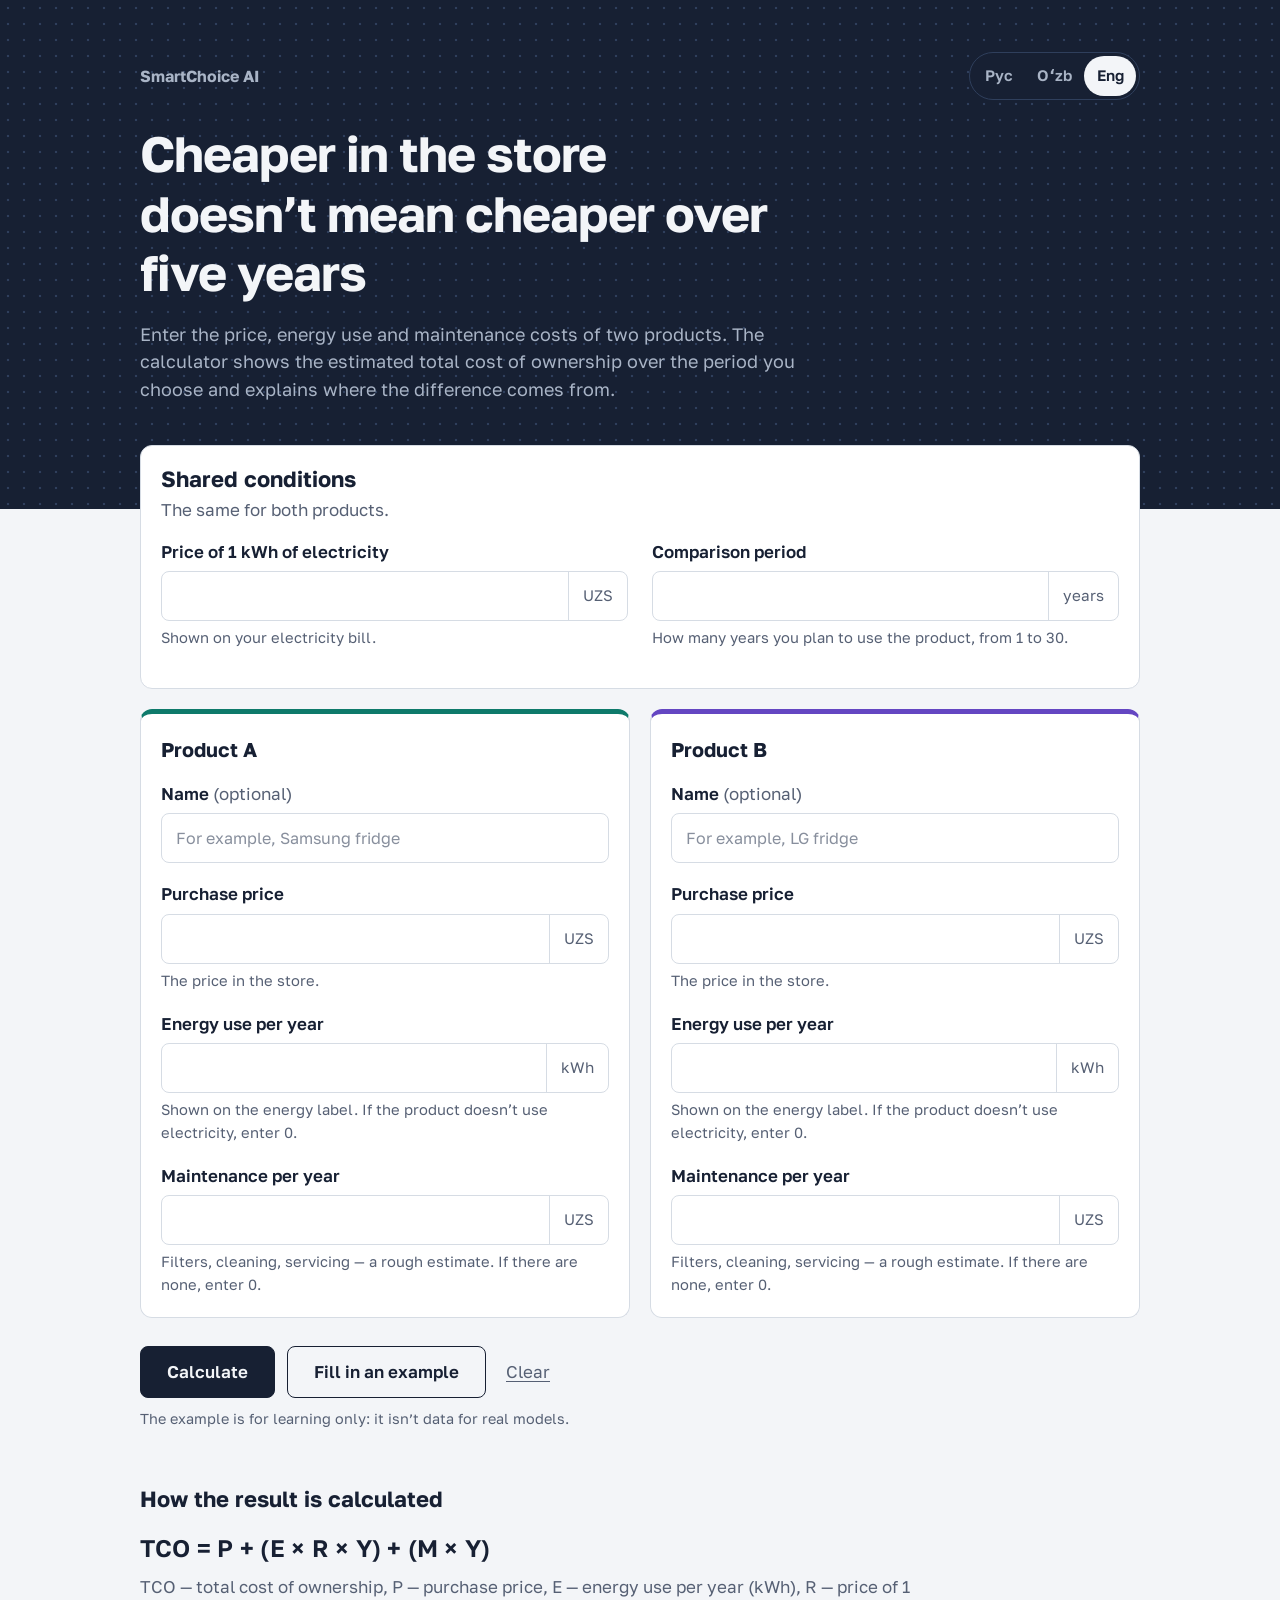
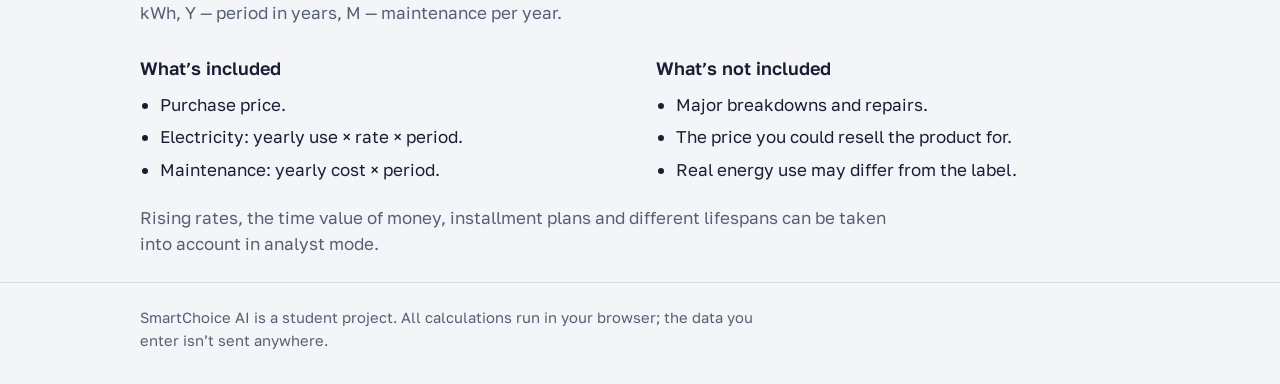
==== index.html @ 824d35f1 "SmartChoice AI SM 1.0" ====
<!doctype html>
<html lang="ru">
<head>
  <meta charset="utf-8">
  <meta name="viewport" content="width=device-width, initial-scale=1, viewport-fit=cover">
  <title>SmartChoice AI — сравнение стоимости владения</title>
  <meta name="description" content="Сравните два товара по общей стоимости владения: цена покупки, электроэнергия и обслуживание за выбранный срок.">
  <link rel="preconnect" href="https://fonts.googleapis.com">
  <link rel="preconnect" href="https://fonts.gstatic.com" crossorigin>
  <link href="https://fonts.googleapis.com/css2?family=Golos+Text:wght@400;500;600;700&display=swap" rel="stylesheet">
  <link rel="stylesheet" href="style.css">
</head>
<body>

<header class="masthead">
  <div class="wrap">
    <div class="masthead-top">
      <p class="brand">SmartChoice AI</p>
      <div class="lang-switch" role="group" aria-label="Язык" data-i18n-aria="langNav">
        <button type="button" data-lang="ru" lang="ru" aria-pressed="true">Рус</button>
        <button type="button" data-lang="uz" lang="uz" aria-pressed="false">Oʻzb</button>
        <button type="button" data-lang="en" lang="en" aria-pressed="false">Eng</button>
      </div>
    </div>
    <h1 data-i18n="h1">Дешевле в магазине — не значит дешевле за пять лет</h1>
    <p class="lede" data-i18n="lede">Введите цену, энергопотребление и обслуживание двух товаров. Калькулятор покажет ориентировочную общую стоимость владения за выбранный срок и объяснит, откуда берётся разница.</p>
  </div>
</header>

<main class="wrap">

  <form id="compare-form" novalidate>

    <section class="conditions" aria-labelledby="cond-title">
      <h2 id="cond-title" data-i18n="condTitle">Общие условия</h2>
      <p class="section-hint" data-i18n="condHint">Одинаковы для обоих товаров.</p>

      <div class="conditions-grid">
        <div class="field">
          <label for="tariff" data-i18n="tariffLabel">Цена 1 кВт·ч электроэнергии</label>
          <div class="input-unit">
            <input id="tariff" name="tariff" type="text" inputmode="decimal" autocomplete="off" aria-describedby="tariff-help tariff-err">
            <span class="unit" data-i18n="currency">сум</span>
          </div>
          <p class="help" id="tariff-help" data-i18n="tariffHelp">Указана в квитанции за свет.</p>
          <p class="error" id="tariff-err" hidden></p>
        </div>

        <div class="field">
          <label for="years" data-i18n="yearsLabel">Срок сравнения</label>
          <div class="input-unit">
            <input id="years" name="years" type="text" inputmode="numeric" autocomplete="off" aria-describedby="years-help years-err">
            <span class="unit" data-i18n="unitYears">лет</span>
          </div>
          <p class="help" id="years-help" data-i18n="yearsHelp">Сколько лет вы планируете пользоваться товаром, от 1 до 30.</p>
          <p class="error" id="years-err" hidden></p>
        </div>
      </div>
    </section>

    <div class="products">

      <fieldset class="product product-a">
        <legend data-i18n="productA">Товар A</legend>

        <div class="field">
          <label for="a-name"><span data-i18n="nameLabel">Название</span> <span class="optional" data-i18n="optional">(необязательно)</span></label>
          <div class="input-unit">
            <input id="a-name" name="a-name" type="text" maxlength="40" autocomplete="off" data-i18n-ph="namePhA">
          </div>
        </div>

        <div class="field">
          <label for="a-price" data-i18n="priceLabel">Цена покупки</label>
          <div class="input-unit">
            <input id="a-price" name="a-price" type="text" inputmode="decimal" autocomplete="off" aria-describedby="a-price-help a-price-err">
            <span class="unit" data-i18n="currency">сум</span>
          </div>
          <p class="help" id="a-price-help" data-i18n="priceHelp">Цена в магазине.</p>
          <p class="error" id="a-price-err" hidden></p>
        </div>

        <div class="field">
          <label for="a-energy" data-i18n="energyLabel">Энергопотребление в год</label>
          <div class="input-unit">
            <input id="a-energy" name="a-energy" type="text" inputmode="decimal" autocomplete="off" aria-describedby="a-energy-help a-energy-err">
            <span class="unit" data-i18n="unitKwh">кВт·ч</span>
          </div>
          <p class="help" id="a-energy-help" data-i18n="energyHelp">Указано на энергетической этикетке. Если товар не работает от электричества, введите 0.</p>
          <p class="error" id="a-energy-err" hidden></p>
        </div>

        <div class="field">
          <label for="a-maintenance" data-i18n="maintLabel">Обслуживание в год</label>
          <div class="input-unit">
            <input id="a-maintenance" name="a-maintenance" type="text" inputmode="decimal" autocomplete="off" aria-describedby="a-maintenance-help a-maintenance-err">
            <span class="unit" data-i18n="currency">сум</span>
          </div>
          <p class="help" id="a-maintenance-help" data-i18n="maintHelp">Фильтры, чистка, сервис — примерно. Если расходов нет, введите 0.</p>
          <p class="error" id="a-maintenance-err" hidden></p>
        </div>
      </fieldset>

      <fieldset class="product product-b">
        <legend data-i18n="productB">Товар B</legend>

        <div class="field">
          <label for="b-name"><span data-i18n="nameLabel">Название</span> <span class="optional" data-i18n="optional">(необязательно)</span></label>
          <div class="input-unit">
            <input id="b-name" name="b-name" type="text" maxlength="40" autocomplete="off" data-i18n-ph="namePhB">
          </div>
        </div>

        <div class="field">
          <label for="b-price" data-i18n="priceLabel">Цена покупки</label>
          <div class="input-unit">
            <input id="b-price" name="b-price" type="text" inputmode="decimal" autocomplete="off" aria-describedby="b-price-help b-price-err">
            <span class="unit" data-i18n="currency">сум</span>
          </div>
          <p class="help" id="b-price-help" data-i18n="priceHelp">Цена в магазине.</p>
          <p class="error" id="b-price-err" hidden></p>
        </div>

        <div class="field">
          <label for="b-energy" data-i18n="energyLabel">Энергопотребление в год</label>
          <div class="input-unit">
            <input id="b-energy" name="b-energy" type="text" inputmode="decimal" autocomplete="off" aria-describedby="b-energy-help b-energy-err">
            <span class="unit" data-i18n="unitKwh">кВт·ч</span>
          </div>
          <p class="help" id="b-energy-help" data-i18n="energyHelp">Указано на энергетической этикетке. Если товар не работает от электричества, введите 0.</p>
          <p class="error" id="b-energy-err" hidden></p>
        </div>

        <div class="field">
          <label for="b-maintenance" data-i18n="maintLabel">Обслуживание в год</label>
          <div class="input-unit">
            <input id="b-maintenance" name="b-maintenance" type="text" inputmode="decimal" autocomplete="off" aria-describedby="b-maintenance-help b-maintenance-err">
            <span class="unit" data-i18n="currency">сум</span>
          </div>
          <p class="help" id="b-maintenance-help" data-i18n="maintHelp">Фильтры, чистка, сервис — примерно. Если расходов нет, введите 0.</p>
          <p class="error" id="b-maintenance-err" hidden></p>
        </div>
      </fieldset>

    </div>

    <div class="actions">
      <button type="submit" class="btn-primary" data-i18n="btnCalc">Рассчитать</button>
      <button type="button" id="fill-example" class="btn-secondary" data-i18n="btnExample">Заполнить примером</button>
      <button type="button" id="clear-btn" class="btn-link" data-i18n="btnReset">Очистить</button>
    </div>
    <p class="example-note" data-i18n="exampleNote">Пример учебный: это не данные реальных моделей.</p>
    <p id="form-error" class="form-error" role="alert" hidden></p>
  </form>

  <section id="results" class="results" aria-labelledby="verdict" hidden>
    <p id="stale-note" class="stale-note" data-i18n="staleNote" hidden>Данные изменились, но не все поля заполнены верно. Ниже показан прошлый результат.</p>

    <h2 id="verdict" class="verdict" tabindex="-1"></h2>

    <div class="totals">
      <div class="total total-a">
        <p class="total-name" id="r-a-name"></p>
        <p class="total-sum" id="r-a-total"></p>
        <dl class="breakdown">
          <div><dt data-i18n="bdPurchase">Покупка</dt><dd id="r-a-purchase"></dd></div>
          <div><dt data-i18n="bdEnergy">Электроэнергия</dt><dd id="r-a-energy"></dd></div>
          <div><dt data-i18n="bdMaint">Обслуживание</dt><dd id="r-a-maint"></dd></div>
          <div class="breakdown-annual"><dt data-i18n="bdAnnual">Расходы в год</dt><dd id="r-a-annual"></dd></div>
        </dl>
      </div>
      <div class="total total-b">
        <p class="total-name" id="r-b-name"></p>
        <p class="total-sum" id="r-b-total"></p>
        <dl class="breakdown">
          <div><dt data-i18n="bdPurchase">Покупка</dt><dd id="r-b-purchase"></dd></div>
          <div><dt data-i18n="bdEnergy">Электроэнергия</dt><dd id="r-b-energy"></dd></div>
          <div><dt data-i18n="bdMaint">Обслуживание</dt><dd id="r-b-maint"></dd></div>
          <div class="breakdown-annual"><dt data-i18n="bdAnnual">Расходы в год</dt><dd id="r-b-annual"></dd></div>
        </dl>
      </div>
    </div>

    <h3 data-i18n="stackTitle">Из чего складывается сумма</h3>
    <div id="stack" class="stack"></div>
    <ul class="legend" aria-hidden="true">
      <li><span class="swatch seg-purchase"></span><span data-i18n="bdPurchase">Покупка</span></li>
      <li><span class="swatch seg-energy"></span><span data-i18n="bdEnergy">Электроэнергия</span></li>
      <li><span class="swatch seg-maint"></span><span data-i18n="bdMaint">Обслуживание</span></li>
    </ul>

    <h3 data-i18n="chartTitle">Накопленные расходы по годам</h3>
    <p class="chart-intro" data-i18n="chartIntro">Линии показывают, сколько всего вы потратите к концу каждого года. Если линии пересекаются, в этой точке товары сравниваются по стоимости.</p>
    <ul class="legend legend-lines">
      <li><svg width="32" height="10" aria-hidden="true"><line x1="0" y1="5" x2="32" y2="5" class="line-a"/></svg><span id="legend-a"></span></li>
      <li><svg width="32" height="10" aria-hidden="true"><line x1="0" y1="5" x2="32" y2="5" class="line-b"/></svg><span id="legend-b"></span></li>
    </ul>
    <div id="chart" class="chart"></div>

    <details class="year-details">
      <summary data-i18n="tableToggle">Показать таблицу по годам</summary>
      <div class="table-scroll">
        <table class="year-table">
          <thead>
            <tr><th scope="col" data-i18n="thYear">Год</th><th scope="col" id="th-a"></th><th scope="col" id="th-b"></th><th scope="col" data-i18n="thDiff">Разница (A − B)</th></tr>
          </thead>
          <tbody id="year-body"></tbody>
        </table>
      </div>
    </details>

    <h3 data-i18n="explainTitle">Почему так получилось</h3>
    <ul id="explain" class="explain"></ul>

    <p class="disclaimer" data-i18n="disclaimer">Это оценка по введённым вами данным, а не гарантия экономии.</p>
    <button type="button" id="edit-data" class="btn-secondary" data-i18n="btnEdit">Изменить данные</button>
  </section>

  <section id="analyst" class="analyst" aria-labelledby="analyst-title" hidden>
    <div class="analyst-head">
      <h2 id="analyst-title" data-i18n="an_title">Режим аналитика</h2>
      <span class="badge" data-i18n="an_badge">NPV и чувствительность</span>
    </div>
    <p class="analyst-intro" data-i18n="an_intro"></p>

    <div class="sliders">
      <div class="slider-field">
        <div class="slider-top">
          <label for="growth" data-i18n="an_growth">Рост тарифа в год</label>
          <output id="growth-out" for="growth"></output>
        </div>
        <input id="growth" type="range" min="0" max="30" step="0.5" value="0" aria-describedby="growth-help">
        <p class="help" id="growth-help" data-i18n="an_growthHelp"></p>
      </div>
      <div class="slider-field">
        <div class="slider-top">
          <label for="discount" data-i18n="an_discount">Ставка дисконтирования</label>
          <output id="discount-out" for="discount"></output>
        </div>
        <input id="discount" type="range" min="0" max="30" step="0.5" value="0" aria-describedby="discount-help">
        <p class="help" id="discount-help" data-i18n="an_discountHelp"></p>
      </div>
    </div>

    <h3 data-i18n="an_buyTitle">Покупка и срок службы</h3>
    <p class="section-hint an-hint" data-i18n="an_buyHint"></p>
    <div class="an-prods">
      <fieldset class="an-prod an-prod-a">
        <legend id="an-a-legend"></legend>
        <div class="an-row">
          <label for="a-term" data-i18n="an_payMethod">Способ покупки</label>
          <select id="a-term" class="an-select"></select>
        </div>
        <div class="an-row" id="a-rate-row" hidden>
          <div class="slider-top">
            <label for="a-rate" data-i18n="an_rate">Процент рассрочки в год</label>
            <output id="a-rate-out" for="a-rate"></output>
          </div>
          <input id="a-rate" type="range" min="0" max="60" step="1" value="0" aria-describedby="a-rate-help a-credit-info">
          <p class="help" id="a-rate-help" data-i18n="an_rateHelp"></p>
          <p class="credit-info" id="a-credit-info"></p>
        </div>
        <div class="an-row">
          <label for="a-life" data-i18n="an_life">Срок службы</label>
          <select id="a-life" class="an-select"></select>
        </div>
      </fieldset>
      <fieldset class="an-prod an-prod-b">
        <legend id="an-b-legend"></legend>
        <div class="an-row">
          <label for="b-term" data-i18n="an_payMethod">Способ покупки</label>
          <select id="b-term" class="an-select"></select>
        </div>
        <div class="an-row" id="b-rate-row" hidden>
          <div class="slider-top">
            <label for="b-rate" data-i18n="an_rate">Процент рассрочки в год</label>
            <output id="b-rate-out" for="b-rate"></output>
          </div>
          <input id="b-rate" type="range" min="0" max="60" step="1" value="0" aria-describedby="b-rate-help b-credit-info">
          <p class="help" id="b-rate-help" data-i18n="an_rateHelp"></p>
          <p class="credit-info" id="b-credit-info"></p>
        </div>
        <div class="an-row">
          <label for="b-life" data-i18n="an_life">Срок службы</label>
          <select id="b-life" class="an-select"></select>
        </div>
      </fieldset>
    </div>

    <p id="an-verdict" class="an-verdict" aria-live="polite"></p>

    <div class="facts">
      <div class="fact">
        <p class="fact-label" data-i18n="an_threshold">Порог тарифа</p>
        <p class="fact-value" id="an-thr-value"></p>
        <p class="fact-desc" id="an-thr-desc"></p>
      </div>
      <div class="fact">
        <p class="fact-label" data-i18n="an_payback">Окупаемость с учётом дисконтирования</p>
        <p class="fact-value" id="an-pb-value"></p>
        <p class="fact-desc" id="an-pb-desc"></p>
      </div>
    </div>

    <h3 data-i18n="an_scenarios">Как меняется вывод</h3>
    <div class="table-scroll">
      <table class="year-table scen-table">
        <thead>
          <tr><th scope="col" data-i18n="an_thScenario">Сценарий</th><th scope="col" id="an-th-a"></th><th scope="col" id="an-th-b"></th><th scope="col" data-i18n="an_thBetter">Выгоднее</th></tr>
        </thead>
        <tbody id="an-scen-body"></tbody>
      </table>
    </div>

    <h3 data-i18n="an_eacTitle">Разный срок службы: годовая эквивалентная стоимость (EAC)</h3>
    <p class="chart-intro" data-i18n="an_eacIntro"></p>
    <p id="eac-hint" class="eac-hint" data-i18n="an_eacHint"></p>
    <div id="eac-result" hidden>
      <div class="facts">
        <div class="fact fact-a">
          <p class="fact-label" id="eac-a-name"></p>
          <p class="fact-value" id="eac-a-value"></p>
          <p class="fact-desc" id="eac-a-desc"></p>
        </div>
        <div class="fact fact-b">
          <p class="fact-label" id="eac-b-name"></p>
          <p class="fact-value" id="eac-b-value"></p>
          <p class="fact-desc" id="eac-b-desc"></p>
        </div>
      </div>
      <p id="eac-verdict" class="an-verdict" aria-live="polite"></p>
    </div>

    <h3 data-i18n="an_sensTitle">Чувствительность к тарифу</h3>
    <p class="chart-intro" data-i18n="an_sensIntro"></p>
    <div id="sens-chart" class="chart"></div>

    <details class="year-details">
      <summary data-i18n="an_formulaToggle">Формула и допущения</summary>
      <p class="formula formula-npv">NPV = P + Σ<sub>k=1…Y</sub> (E × R × (1 + g)<sup>k−1</sup> + M) / (1 + d)<sup>k</sup></p>
      <p class="formula formula-npv">PMT = P × i / (1 − (1 + i)<sup>−n</sup>), i = r / 12</p>
      <p class="formula formula-npv">EAC = NPV<sub>L</sub> × d / (1 − (1 + d)<sup>−L</sup>)</p>
      <p class="formula-legend" data-i18n="an_formulaNote"></p>
    </details>
  </section>

  <section class="assumptions" aria-labelledby="assumptions-title">
    <h2 id="assumptions-title" data-i18n="howTitle">Как считается результат</h2>
    <p class="formula">TCO = P + (E × R × Y) + (M × Y)</p>
    <p class="formula-legend" data-i18n="formulaLegend">TCO — общая стоимость владения, P — цена покупки, E — энергопотребление в год (кВт·ч), R — цена 1 кВт·ч, Y — срок в годах, M — обслуживание в год.</p>

    <div class="assumptions-grid">
      <div>
        <h3 data-i18n="includedTitle">Что учтено</h3>
        <ul>
          <li data-i18n="inc1">Цена покупки.</li>
          <li data-i18n="inc2">Электроэнергия: потребление в год × тариф × срок.</li>
          <li data-i18n="inc3">Обслуживание: расходы в год × срок.</li>
        </ul>
      </div>
      <div>
        <h3 data-i18n="excludedTitle">Что не учтено</h3>
        <ul>
          <li data-i18n="exc3">Крупные поломки и ремонт.</li>
          <li data-i18n="exc4">Цена, за которую товар можно перепродать.</li>
          <li data-i18n="exc6">Реальное потребление может отличаться от этикетки.</li>
        </ul>
      </div>
    </div>
    <p class="asm-note" data-i18n="asmNote">Рост тарифов, стоимость денег во времени, рассрочку и разный срок службы можно учесть в режиме аналитика.</p>
  </section>

</main>

<footer class="site-footer">
  <div class="wrap">
    <p data-i18n="footer">SmartChoice AI — учебный проект. Все расчёты выполняются в вашем браузере, введённые данные никуда не отправляются.</p>
  </div>
</footer>

<script src="i18n.js"></script>
<script src="script.js"></script>
</body>
</html>
---- style.css ----
/* SmartChoice AI — внешний вид сайта */

/* ---------- Цвета (светлая и тёмная тема) ---------- */
:root {
  --bg: #F3F5F8;
  --surface: #FFFFFF;
  --ink: #172033;
  --muted: #566074;
  --line: #D6DCE4;
  --a: #0E7A6B;          /* товар A — сине-зелёный */
  --b: #6446C2;          /* товар B — фиолетовый */
  --seg-purchase: #2B3A55;
  --seg-energy: #E0A526;
  --seg-maint: #9AAAC2;
  --error: #B42318;
  --focus: #1D5FD1;
  --hero-bg: #172033;    /* тёмная шапка */
  --hero-dot: #2F3F5C;   /* точки на шапке */
  --hero-ink: #F3F5F8;
  --hero-muted: #A9B4C6;
  --hero-edge: transparent;
  color-scheme: light;

  box-sizing: border-box;
  padding-top: env(safe-area-inset-top, 0px);
  padding-bottom: env(safe-area-inset-bottom, 0px);
}

@media (prefers-color-scheme: dark) {
  :root:not([data-theme="light"]) {
    --bg: #11151D;
    --surface: #1A202B;
    --ink: #E8ECF2;
    --muted: #9AA4B5;
    --line: #2E3644;
    --a: #3FB8A5;
    --b: #A08BF2;
    --seg-purchase: #B4C0D4;
    --seg-energy: #E8B33A;
    --seg-maint: #5E7393;
    --error: #FF8A7A;
    --focus: #7AA7FF;
    --hero-bg: #0A0E15;
    --hero-dot: #222D40;
    --hero-edge: #2E3644;
    color-scheme: dark;
  }
}
:root[data-theme="dark"] {
  --bg: #11151D;
  --surface: #1A202B;
  --ink: #E8ECF2;
  --muted: #9AA4B5;
  --line: #2E3644;
  --a: #3FB8A5;
  --b: #A08BF2;
  --seg-purchase: #B4C0D4;
  --seg-energy: #E8B33A;
  --seg-maint: #5E7393;
  --error: #FF8A7A;
  --focus: #7AA7FF;
  --hero-bg: #0A0E15;
  --hero-dot: #222D40;
  --hero-edge: #2E3644;
  color-scheme: dark;
}

*, *::before, *::after { box-sizing: inherit; }
[hidden] { display: none !important; }

html { scroll-padding-top: env(safe-area-inset-top, 0px); }

body {
  margin: 0;
  background: var(--bg);
  color: var(--ink);
  font-family: "Golos Text", system-ui, -apple-system, "Segoe UI", Roboto, Arial, sans-serif;
  font-size: 1.0625rem;
  line-height: 1.55;
  -webkit-text-size-adjust: 100%;
}

.wrap {
  max-width: 1040px;
  margin: 0 auto;
  padding: 0 20px;
}

h1, h2, h3 { line-height: 1.2; margin: 0; }
h2 { font-size: 1.375rem; font-weight: 700; }
h3 { font-size: 1.125rem; font-weight: 600; margin: 32px 0 12px; }

:focus-visible { outline: 3px solid var(--focus); outline-offset: 2px; }

/* ---------- Шапка (тёмная, с точками) ---------- */
.masthead {
  padding: 52px 0 104px;
  background-color: var(--hero-bg);
  background-image: radial-gradient(var(--hero-dot) 1.2px, transparent 1.6px);
  background-size: 16px 16px;
  border-bottom: 1px solid var(--hero-edge);
  color: var(--hero-ink);
}
/* полоса под «чёлкой» телефона того же цвета, что и шапка */
body::before {
  content: "";
  position: fixed;
  inset: 0 0 auto;
  height: env(safe-area-inset-top, 0px);
  background: var(--hero-bg);
  z-index: 10;
}
.masthead-top {
  display: flex;
  align-items: center;
  justify-content: space-between;
  flex-wrap: wrap;
  gap: 12px;
  margin-bottom: 24px;
}
.brand { margin: 0; font-weight: 700; font-size: 1rem; color: var(--hero-muted); }

/* Переключатель языка */
.lang-switch {
  display: inline-flex;
  padding: 3px;
  border: 1px solid var(--hero-dot);
  border-radius: 999px;
  background: var(--hero-bg);
}
.lang-switch button {
  min-width: 52px;
  min-height: 40px;
  padding: 6px 12px;
  border: 0;
  border-radius: 999px;
  background: transparent;
  color: var(--hero-muted);
  font-weight: 600;
  font-size: .95rem;
}
.lang-switch button:hover { color: var(--hero-ink); }
.lang-switch button[aria-pressed="true"] { background: var(--hero-ink); color: var(--hero-bg); }
.masthead h1 {
  font-size: clamp(1.9rem, 4.6vw, 3.1rem);
  font-weight: 700;
  letter-spacing: -0.02em;
  max-width: 20ch;
}
.lede { margin: 18px 0 0; max-width: 60ch; font-size: 1.125rem; color: var(--hero-muted); }

/* ---------- Форма ---------- */
/* Первая карточка «наезжает» на тёмную шапку */
.conditions {
  position: relative;
  margin: -64px 0 20px;
  padding: 20px;
  background: var(--surface);
  border: 1px solid var(--line);
  border-radius: 12px;
}
.section-hint { margin: 4px 0 16px; color: var(--muted); }
.conditions-grid {
  display: grid;
  grid-template-columns: repeat(auto-fit, minmax(260px, 1fr));
  gap: 0 24px;
}

.products {
  display: grid;
  grid-template-columns: 1fr;
  gap: 20px;
}
@media (min-width: 760px) {
  .products { grid-template-columns: 1fr 1fr; }
}

.product {
  margin: 0;
  min-width: 0;
  padding: 20px;
  background: var(--surface);
  border: 1px solid var(--line);
  border-top: 5px solid var(--a);
  border-radius: 12px;
}
.product-b { border-top-color: var(--b); }
.product legend {
  float: left;
  width: 100%;
  padding: 0;
  margin-bottom: 16px;
  font-size: 1.25rem;
  font-weight: 700;
}
.product legend + * { clear: both; }

.field { margin-bottom: 18px; }
.field:last-child { margin-bottom: 0; }
.field label { display: block; font-weight: 600; margin-bottom: 6px; }
.optional { font-weight: 400; color: var(--muted); }

.input-unit {
  display: flex;
  align-items: stretch;
  background: var(--surface);
  border: 1.5px solid var(--line);
  border-radius: 8px;
}
.input-unit:focus-within { border-color: var(--focus); outline: 3px solid var(--focus); outline-offset: 1px; }
.input-unit input {
  flex: 1;
  min-width: 0;
  min-height: 48px;
  padding: 10px 14px;
  border: 0;
  background: transparent;
  color: inherit;
  font: inherit;
  font-size: 1.125rem;
  font-variant-numeric: tabular-nums;
}
.input-unit input:focus { outline: none; }
.input-unit input::placeholder { color: var(--muted); opacity: .7; font-size: 1rem; }
.unit {
  display: flex;
  align-items: center;
  padding: 0 14px;
  border-left: 1px solid var(--line);
  color: var(--muted);
  font-size: .95rem;
  white-space: nowrap;
}

.help { margin: 6px 0 0; color: var(--muted); font-size: .92rem; }
.error { margin: 6px 0 0; color: var(--error); font-weight: 500; font-size: .95rem; }
.field.has-error .input-unit { border-color: var(--error); }

.actions {
  display: flex;
  flex-wrap: wrap;
  align-items: center;
  gap: 12px;
  margin-top: 28px;
}
button { font: inherit; cursor: pointer; }
.btn-primary, .btn-secondary {
  min-height: 48px;
  padding: 12px 26px;
  border-radius: 8px;
  font-weight: 600;
}
.btn-primary { background: var(--ink); color: var(--bg); border: 1.5px solid var(--ink); }
.btn-secondary { background: transparent; color: var(--ink); border: 1.5px solid var(--ink); }
.btn-link {
  min-height: 48px;
  padding: 12px 8px;
  background: none;
  border: 0;
  color: var(--muted);
  text-decoration: underline;
  text-underline-offset: 3px;
}
.example-note { margin: 10px 0 0; color: var(--muted); font-size: .9rem; }
.form-error { margin: 16px 0 0; color: var(--error); font-weight: 600; }

/* ---------- Результаты ---------- */
.results {
  margin-top: 40px;
  padding: clamp(20px, 4vw, 36px);
  background: var(--surface);
  border: 1px solid var(--line);
  border-radius: 14px;
}
.stale-note {
  margin: 0 0 16px;
  padding: 10px 14px;
  border-left: 4px solid var(--seg-energy);
  color: var(--muted);
}
.verdict {
  font-size: clamp(1.35rem, 3vw, 1.9rem);
  line-height: 1.3;
  max-width: 34ch;
}
.verdict:focus { outline: none; }

.totals {
  display: grid;
  grid-template-columns: 1fr;
  gap: 24px;
  margin-top: 28px;
}
@media (min-width: 640px) {
  .totals { grid-template-columns: 1fr 1fr; }
}
.total { padding-left: 16px; border-left: 5px solid var(--a); }
.total-b { border-left-color: var(--b); }
.total-name { margin: 0; font-weight: 600; overflow-wrap: anywhere; }
.total-sum {
  margin: 2px 0 12px;
  font-size: clamp(1.6rem, 4vw, 2.2rem);
  font-weight: 700;
  font-variant-numeric: tabular-nums;
  letter-spacing: -0.01em;
}
.breakdown { margin: 0; }
.breakdown div {
  display: flex;
  justify-content: space-between;
  gap: 12px;
  padding: 5px 0;
  border-bottom: 1px solid var(--line);
}
.breakdown dt { color: var(--muted); }
.breakdown dd { margin: 0; font-variant-numeric: tabular-nums; text-align: right; }
.breakdown-annual dt, .breakdown-annual dd { font-weight: 600; color: var(--ink); }

/* Полосы «из чего складывается сумма» */
.stack { display: grid; gap: 14px; }
.stack-row {
  display: grid;
  grid-template-columns: minmax(0, 1fr);
  gap: 4px;
}
.stack-head { display: flex; justify-content: space-between; gap: 12px; }
.stack-name { font-weight: 600; overflow-wrap: anywhere; }
.stack-value { font-variant-numeric: tabular-nums; color: var(--muted); white-space: nowrap; }
.stack-track { height: 30px; }
.stack-bar {
  display: flex;
  height: 100%;
  border-radius: 6px;
  overflow: hidden;
  transition: width .7s cubic-bezier(.2, .7, .2, 1);
}
.seg { height: 100%; }
.seg + .seg { border-left: 2px solid var(--surface); }
.seg-purchase { background: var(--seg-purchase); }
.seg-energy { background: var(--seg-energy); }
.seg-maint { background: var(--seg-maint); }

.legend {
  display: flex;
  flex-wrap: wrap;
  gap: 8px 20px;
  margin: 14px 0 0;
  padding: 0;
  list-style: none;
  color: var(--muted);
  font-size: .95rem;
}
.legend li { display: flex; align-items: center; gap: 8px; }
.swatch { width: 14px; height: 14px; border-radius: 3px; display: inline-block; }
.legend-lines { margin: 0 0 8px; color: var(--ink); }
.legend-lines span { overflow-wrap: anywhere; }
.line-a { stroke: var(--a); stroke-width: 3; }
.line-b { stroke: var(--b); stroke-width: 3; stroke-dasharray: 7 5; }

.chart-intro { margin: 0 0 12px; color: var(--muted); max-width: 65ch; }
.chart svg { display: block; width: 100%; height: auto; max-width: 100%; }

.year-details { margin-top: 16px; }
.year-details summary { cursor: pointer; font-weight: 600; padding: 8px 0; }
.table-scroll { overflow-x: auto; }
.year-table { border-collapse: collapse; width: 100%; min-width: 440px; font-variant-numeric: tabular-nums; }
.year-table th, .year-table td { padding: 8px 10px; border-bottom: 1px solid var(--line); text-align: right; }
.year-table th:first-child, .year-table td:first-child { text-align: left; }
.year-table th { font-weight: 600; }

.explain { margin: 0; padding-left: 1.2em; max-width: 68ch; }
.explain li { margin-bottom: 10px; }
.disclaimer { margin: 24px 0 20px; color: var(--muted); }

/* ---------- Режим аналитика (тёмная панель в стиле шапки) ---------- */
.analyst {
  /* внутри панели переопределяем цвета — графики и таблицы подстраиваются сами */
  --surface: #1E2840;
  --ink: #F3F5F8;
  --muted: #A9B4C6;
  --line: #33425E;
  --a: #3FB8A5;
  --b: #A08BF2;
  --focus: #7AA7FF;
  --error: #FF8A7A;
  color-scheme: dark;
  margin-top: 24px;
  padding: clamp(20px, 4vw, 36px);
  border-radius: 14px;
  border: 1px solid var(--hero-edge);
  background-color: var(--hero-bg);
  background-image: radial-gradient(var(--hero-dot) 1.2px, transparent 1.6px);
  background-size: 16px 16px;
  color: var(--ink);
}
.analyst-head { display: flex; flex-wrap: wrap; align-items: center; gap: 10px 14px; }
.analyst-head h2 { font-size: clamp(1.35rem, 3vw, 1.75rem); }
.badge {
  padding: 4px 10px;
  border-radius: 999px;
  background: var(--seg-energy);
  color: #172033;
  font-size: .85rem;
  font-weight: 700;
}
.analyst-intro { margin: 12px 0 0; color: var(--muted); max-width: 68ch; }

.sliders {
  display: grid;
  grid-template-columns: repeat(auto-fit, minmax(260px, 1fr));
  gap: 20px 32px;
  margin-top: 24px;
}
.slider-top { display: flex; justify-content: space-between; align-items: baseline; gap: 12px; }
.slider-top label { font-weight: 600; }
.slider-top output {
  font-size: 1.5rem;
  font-weight: 700;
  font-variant-numeric: tabular-nums;
  color: #E8B33A;
  white-space: nowrap;
}
.slider-field input[type="range"],
.an-row input[type="range"] {
  width: 100%;
  height: 36px;
  margin: 4px 0 0;
  accent-color: #E8B33A;
  cursor: pointer;
}

.an-verdict {
  margin: 24px 0 0;
  padding: 16px 18px;
  border-left: 4px solid #E8B33A;
  background: var(--surface);
  border-radius: 0 10px 10px 0;
  font-size: 1.125rem;
  font-weight: 600;
  line-height: 1.45;
  max-width: 72ch;
}

.facts {
  display: grid;
  grid-template-columns: repeat(auto-fit, minmax(240px, 1fr));
  gap: 16px;
  margin-top: 20px;
}
.fact {
  padding: 18px;
  background: var(--surface);
  border: 1px solid var(--line);
  border-radius: 12px;
}
.fact-label { margin: 0; color: var(--muted); font-weight: 500; }
.fact-value {
  margin: 4px 0 6px;
  font-size: clamp(1.4rem, 3.5vw, 1.9rem);
  font-weight: 700;
  font-variant-numeric: tabular-nums;
  color: #E8B33A;
}
.fact-desc { margin: 0; color: var(--muted); font-size: .95rem; }

.scen-table td:last-child { font-weight: 600; }
.analyst h3 { margin-top: 32px; }
.an-hint { color: var(--muted); margin-top: -4px; }
.an-prods {
  display: grid;
  grid-template-columns: repeat(auto-fit, minmax(260px, 1fr));
  gap: 16px;
  margin-top: 12px;
}
.an-prod {
  margin: 0;
  min-width: 0;
  padding: 16px 18px;
  background: var(--surface);
  border: 1px solid var(--line);
  border-left: 5px solid var(--a);
  border-radius: 12px;
}
.an-prod-b { border-left-color: var(--b); }
.an-prod legend { float: left; width: 100%; padding: 0; margin-bottom: 10px; font-weight: 700; overflow-wrap: anywhere; }
.an-prod legend + * { clear: both; }
.an-row { margin-bottom: 14px; }
.an-row:last-child { margin-bottom: 0; }
.an-row > label { display: block; font-weight: 600; margin-bottom: 6px; }
.an-select {
  width: 100%;
  min-height: 46px;
  padding: 8px 12px;
  border: 1.5px solid var(--line);
  border-radius: 8px;
  background: var(--hero-bg);
  color: var(--ink);
  font: inherit;
}
.an-row .slider-top output { font-size: 1.25rem; }
.credit-info { margin: 6px 0 0; font-weight: 600; font-variant-numeric: tabular-nums; }
.eac-hint { margin: 0; padding: 14px 16px; border: 1px dashed var(--line); border-radius: 10px; color: var(--muted); }
.fact-a { border-left: 5px solid var(--a); }
.fact-b { border-left: 5px solid var(--b); }
.asm-note { margin: 16px 0 0; color: var(--muted); max-width: 70ch; }
@media (max-width: 560px) {
  .scen-table { min-width: 0; }
  .scen-table thead { display: none; }
  .scen-table tr { display: block; padding: 12px 0; border-bottom: 1px solid var(--line); }
  .scen-table td { display: flex; justify-content: space-between; gap: 12px; padding: 3px 0; border: 0; text-align: right; }
  .scen-table td::before { content: attr(data-label); color: var(--muted); font-weight: 400; text-align: left; }
  .scen-table td.scen-name { display: block; font-weight: 700; padding-bottom: 6px; }
  .scen-table td.scen-name::before { content: none; }
}
.formula-npv { font-size: clamp(1rem, 2.6vw, 1.25rem); }
.formula-npv sub, .formula-npv sup { font-size: .7em; }

/* ---------- Допущения ---------- */
.assumptions { margin: 56px 0 24px; }
.formula {
  margin: 16px 0 8px;
  font-size: clamp(1.2rem, 3vw, 1.5rem);
  font-weight: 600;
  letter-spacing: .01em;
  overflow-wrap: anywhere;
}
.formula-legend { margin: 0; color: var(--muted); max-width: 70ch; }
.assumptions-grid {
  display: grid;
  grid-template-columns: repeat(auto-fit, minmax(260px, 1fr));
  gap: 0 32px;
}
.assumptions ul { margin: 0; padding-left: 1.2em; }
.assumptions li { margin-bottom: 6px; }

.site-footer { border-top: 1px solid var(--line); padding: 24px 0 32px; color: var(--muted); font-size: .92rem; }
.site-footer p { margin: 0; max-width: 70ch; }

/* ---------- Страница тестов ---------- */
.tests { padding: 40px 20px; }
.test-summary { font-size: 1.25rem; font-weight: 700; }
.pass { color: var(--a); font-weight: 600; }
.fail { color: var(--error); font-weight: 600; }
.tests .year-table td { text-align: left; }

@media (prefers-reduced-motion: reduce) {
  .stack-bar { transition: none; }
}
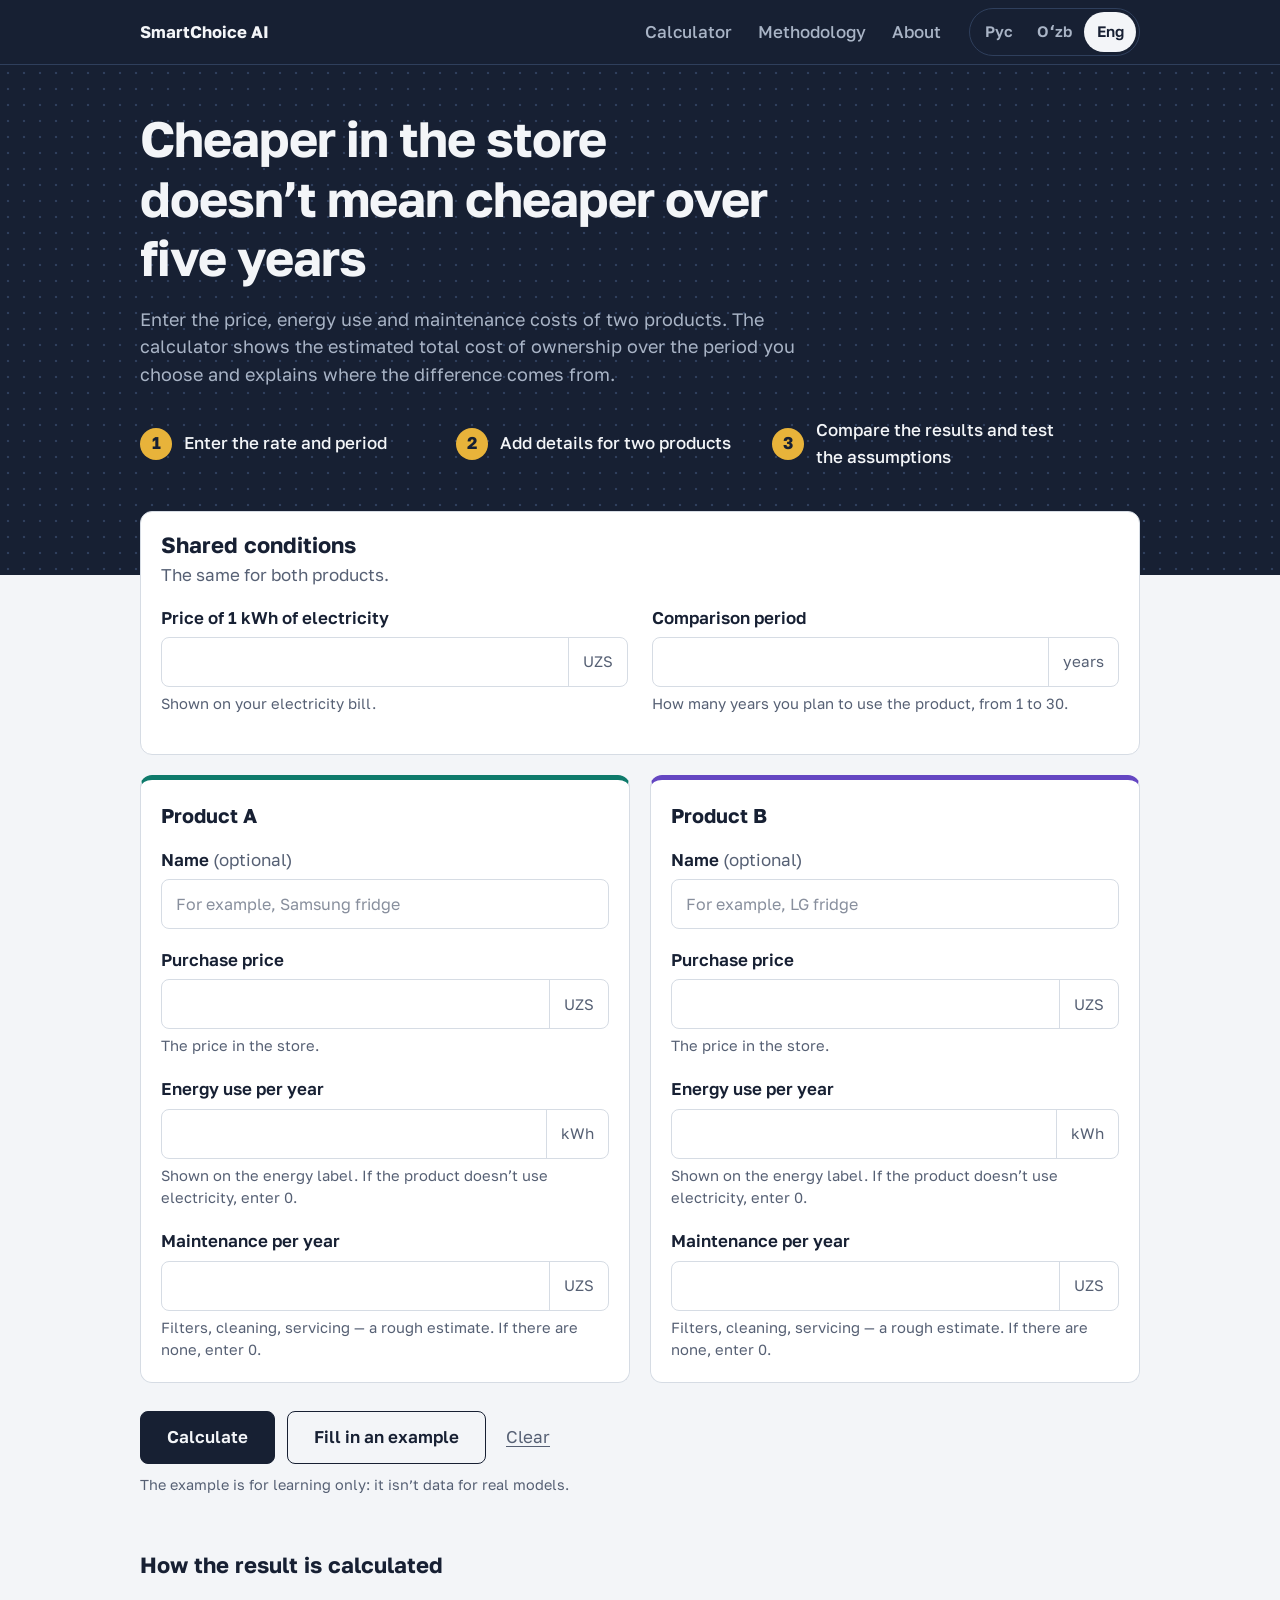
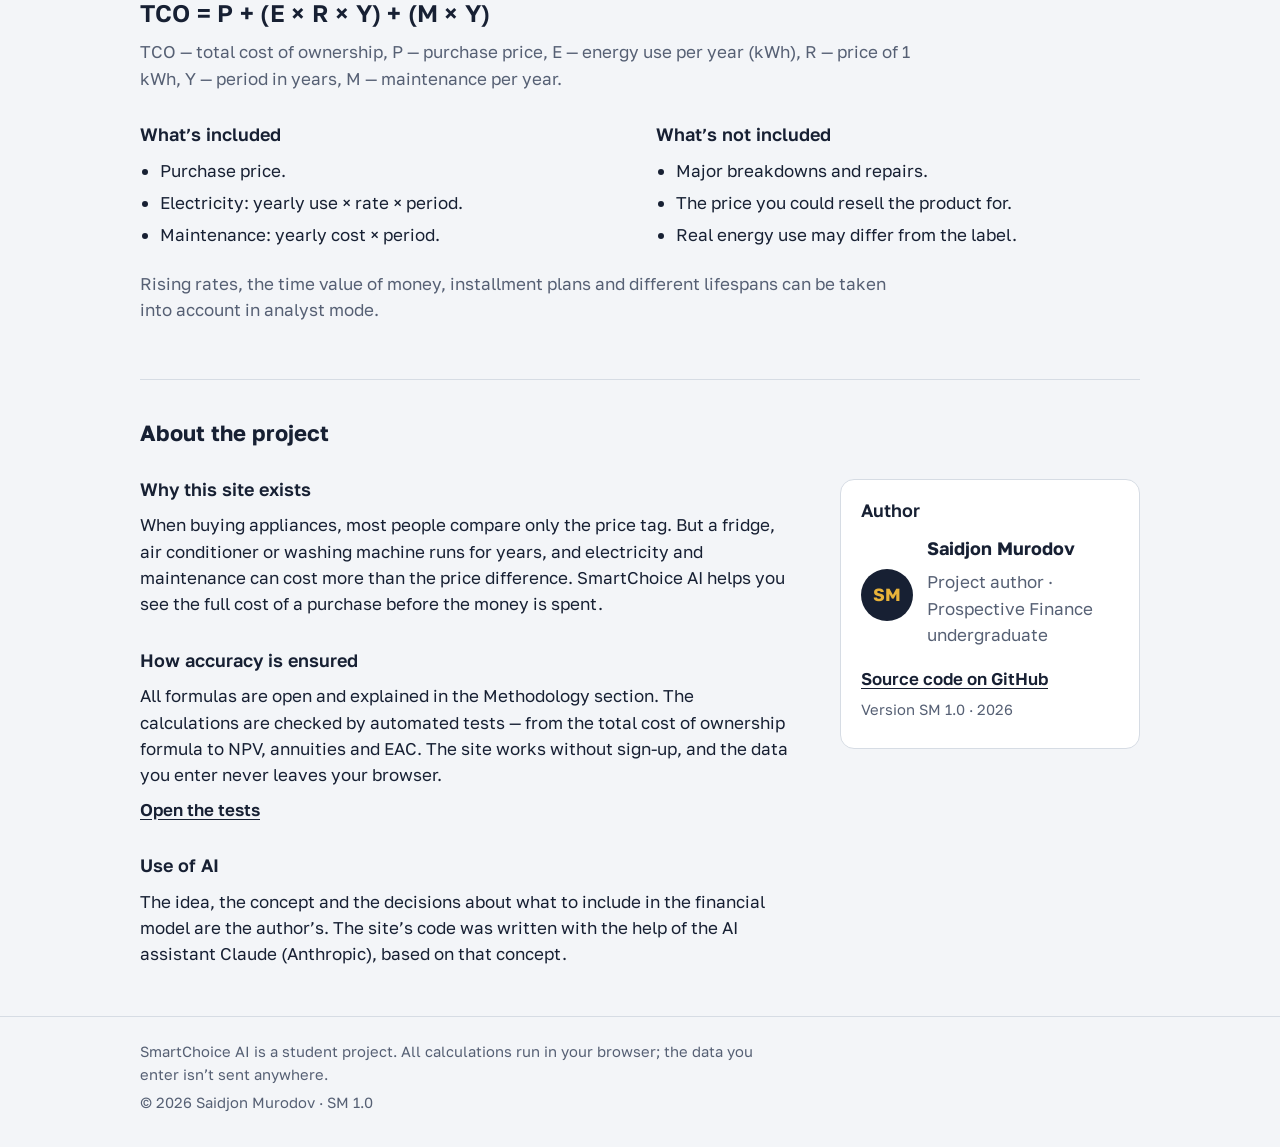
==== commit 5a97583a: "Update to SM 1.0 full version" ====
--- a/index.html
+++ b/index.html
@@ -4,7 +4,24 @@
   <meta charset="utf-8">
   <meta name="viewport" content="width=device-width, initial-scale=1, viewport-fit=cover">
   <title>SmartChoice AI — сравнение стоимости владения</title>
-  <meta name="description" content="Сравните два товара по общей стоимости владения: цена покупки, электроэнергия и обслуживание за выбранный срок.">
+  <meta name="description" content="SmartChoice AI — бесплатный калькулятор стоимости владения техникой: цена покупки, электроэнергия, обслуживание, рассрочка, NPV и EAC. Русский, oʻzbekcha, English.">
+  <meta name="author" content="Saidjon Murodov">
+  <link rel="canonical" href="https://saidjonstudy.github.io/smartchoice-ai/">
+  <script type="application/ld+json">
+  {
+    "@context": "https://schema.org",
+    "@type": "WebApplication",
+    "name": "SmartChoice AI",
+    "url": "https://saidjonstudy.github.io/smartchoice-ai/",
+    "description": "Free total cost of ownership calculator for household appliances: purchase price, electricity, maintenance, installment plans, NPV and EAC. Available in Russian, Uzbek and English.",
+    "applicationCategory": "FinanceApplication",
+    "operatingSystem": "Any",
+    "inLanguage": ["ru", "uz", "en"],
+    "softwareVersion": "SM 1.0",
+    "author": { "@type": "Person", "name": "Saidjon Murodov" },
+    "offers": { "@type": "Offer", "price": "0", "priceCurrency": "UZS" }
+  }
+  </script>
   <link rel="preconnect" href="https://fonts.googleapis.com">
   <link rel="preconnect" href="https://fonts.gstatic.com" crossorigin>
   <link href="https://fonts.googleapis.com/css2?family=Golos+Text:wght@400;500;600;700&display=swap" rel="stylesheet">
@@ -12,18 +29,32 @@
 </head>
 <body>
 
-<header class="masthead">
+<nav class="topnav" id="topnav" aria-label="Разделы сайта" data-i18n-aria="navLabel">
+  <div class="wrap topnav-inner">
+    <a class="brand" href="#top">SmartChoice AI</a>
+    <ul class="nav-links">
+      <li><a href="#compare-form" data-i18n="nav_calc">Калькулятор</a></li>
+      <li id="nav-results-item" hidden><a href="#results" data-i18n="nav_results">Результат</a></li>
+      <li><a href="#methodology" data-i18n="nav_method">Методология</a></li>
+      <li><a href="#about" data-i18n="nav_about">О проекте</a></li>
+    </ul>
+    <div class="lang-switch" role="group" aria-label="Язык" data-i18n-aria="langNav">
+      <button type="button" data-lang="ru" lang="ru" aria-pressed="true">Рус</button>
+      <button type="button" data-lang="uz" lang="uz" aria-pressed="false">Oʻzb</button>
+      <button type="button" data-lang="en" lang="en" aria-pressed="false">Eng</button>
+    </div>
+  </div>
+</nav>
+
+<header class="masthead" id="top">
   <div class="wrap">
-    <div class="masthead-top">
-      <p class="brand">SmartChoice AI</p>
-      <div class="lang-switch" role="group" aria-label="Язык" data-i18n-aria="langNav">
-        <button type="button" data-lang="ru" lang="ru" aria-pressed="true">Рус</button>
-        <button type="button" data-lang="uz" lang="uz" aria-pressed="false">Oʻzb</button>
-        <button type="button" data-lang="en" lang="en" aria-pressed="false">Eng</button>
-      </div>
-    </div>
     <h1 data-i18n="h1">Дешевле в магазине — не значит дешевле за пять лет</h1>
     <p class="lede" data-i18n="lede">Введите цену, энергопотребление и обслуживание двух товаров. Калькулятор покажет ориентировочную общую стоимость владения за выбранный срок и объяснит, откуда берётся разница.</p>
+    <ol class="steps" aria-label="Как это работает" data-i18n-aria="stepsLabel">
+      <li><span class="step-num" aria-hidden="true">1</span><span data-i18n="step1">Укажите тариф и срок</span></li>
+      <li><span class="step-num" aria-hidden="true">2</span><span data-i18n="step2">Введите данные двух товаров</span></li>
+      <li><span class="step-num" aria-hidden="true">3</span><span data-i18n="step3">Сравните результат и проверьте допущения</span></li>
+    </ol>
   </div>
 </header>
 
@@ -154,6 +185,12 @@
   </form>
 
   <section id="results" class="results" aria-labelledby="verdict" hidden>
+    <p id="shared-note" class="stale-note shared-note" data-i18n="sharedNote" hidden></p>
+    <div class="print-only print-summary">
+      <h2 data-i18n="printSummary">Исходные данные</h2>
+      <p id="print-date"></p>
+      <table class="year-table" id="print-table"></table>
+    </div>
     <p id="stale-note" class="stale-note" data-i18n="staleNote" hidden>Данные изменились, но не все поля заполнены верно. Ниже показан прошлый результат.</p>
 
     <h2 id="verdict" class="verdict" tabindex="-1"></h2>
@@ -213,7 +250,13 @@
     <ul id="explain" class="explain"></ul>
 
     <p class="disclaimer" data-i18n="disclaimer">Это оценка по введённым вами данным, а не гарантия экономии.</p>
-    <button type="button" id="edit-data" class="btn-secondary" data-i18n="btnEdit">Изменить данные</button>
+    <div class="result-actions">
+      <button type="button" id="share-btn" class="btn-primary" data-i18n="btnShare">Поделиться результатом</button>
+      <button type="button" id="print-btn" class="btn-secondary" data-i18n="btnPrint">PDF / печать</button>
+      <button type="button" id="edit-data" class="btn-link" data-i18n="btnEdit">Изменить данные</button>
+    </div>
+    <p id="share-status" class="share-status" role="status"></p>
+    <input id="share-url" class="share-url" type="text" readonly hidden aria-label="URL">
   </section>
 
   <section id="analyst" class="analyst" aria-labelledby="analyst-title" hidden>
@@ -344,7 +387,7 @@
     </details>
   </section>
 
-  <section class="assumptions" aria-labelledby="assumptions-title">
+  <section class="assumptions" id="methodology" aria-labelledby="assumptions-title">
     <h2 id="assumptions-title" data-i18n="howTitle">Как считается результат</h2>
     <p class="formula">TCO = P + (E × R × Y) + (M × Y)</p>
     <p class="formula-legend" data-i18n="formulaLegend">TCO — общая стоимость владения, P — цена покупки, E — энергопотребление в год (кВт·ч), R — цена 1 кВт·ч, Y — срок в годах, M — обслуживание в год.</p>
@@ -370,11 +413,39 @@
     <p class="asm-note" data-i18n="asmNote">Рост тарифов, стоимость денег во времени, рассрочку и разный срок службы можно учесть в режиме аналитика.</p>
   </section>
 
+  <section id="about" class="about" aria-labelledby="about-title">
+    <h2 id="about-title" data-i18n="about_title">О проекте</h2>
+    <div class="about-grid">
+      <div class="about-main">
+        <h3 data-i18n="about_why_title">Зачем этот сайт</h3>
+        <p data-i18n="about_why"></p>
+        <h3 data-i18n="about_how_title">Как обеспечивается точность</h3>
+        <p data-i18n="about_how"></p>
+        <p><a href="tests.html" class="text-link" data-i18n="about_tests">Открыть тесты</a></p>
+        <h3 data-i18n="about_ai_title">Использование ИИ</h3>
+        <p data-i18n="about_ai"></p>
+      </div>
+      <aside class="author-card" aria-labelledby="author-title">
+        <h3 id="author-title" data-i18n="about_author_title">Автор</h3>
+        <div class="author-row">
+          <span class="avatar" id="author-initials" aria-hidden="true"></span>
+          <div>
+            <p class="author-name" id="author-name"></p>
+            <p class="author-role" data-i18n="about_role">Автор проекта · абитуриент, направление «Финансы»</p>
+          </div>
+        </div>
+        <p id="author-github-wrap" hidden><a id="author-github" class="text-link" href="#" data-i18n="about_github">Исходный код на GitHub</a></p>
+        <p class="author-meta"><span data-i18n="about_version">Версия</span> <span id="author-version"></span></p>
+      </aside>
+    </div>
+  </section>
+
 </main>
 
 <footer class="site-footer">
   <div class="wrap">
     <p data-i18n="footer">SmartChoice AI — учебный проект. Все расчёты выполняются в вашем браузере, введённые данные никуда не отправляются.</p>
+    <p class="footer-meta" id="footer-meta"></p>
   </div>
 </footer>
 
--- a/style.css
+++ b/style.css
@@ -68,7 +68,8 @@
 *, *::before, *::after { box-sizing: inherit; }
 [hidden] { display: none !important; }
 
-html { scroll-padding-top: env(safe-area-inset-top, 0px); }
+/* --nav-h — высота закреплённого меню; уточняется скриптом */
+html { scroll-padding-top: calc(env(safe-area-inset-top, 0px) + var(--nav-h, 64px) + 12px); }
 
 body {
   margin: 0;
@@ -94,7 +95,7 @@
 
 /* ---------- Шапка (тёмная, с точками) ---------- */
 .masthead {
-  padding: 52px 0 104px;
+  padding: 44px 0 104px;
   background-color: var(--hero-bg);
   background-image: radial-gradient(var(--hero-dot) 1.2px, transparent 1.6px);
   background-size: 16px 16px;
@@ -110,15 +111,79 @@
   background: var(--hero-bg);
   z-index: 10;
 }
-.masthead-top {
+/* ---------- Закреплённое меню ---------- */
+.topnav {
+  position: sticky;
+  top: env(safe-area-inset-top, 0px);
+  z-index: 20;
+  background: var(--hero-bg);
+  border-bottom: 1px solid var(--hero-dot);
+  color: var(--hero-ink);
+}
+.topnav-inner {
   display: flex;
   align-items: center;
-  justify-content: space-between;
-  flex-wrap: wrap;
-  gap: 12px;
-  margin-bottom: 24px;
-}
-.brand { margin: 0; font-weight: 700; font-size: 1rem; color: var(--hero-muted); }
+  gap: 8px 16px;
+  min-height: 60px;
+  padding-top: 8px;
+  padding-bottom: 8px;
+}
+.brand { font-weight: 700; font-size: 1.05rem; color: var(--hero-ink); text-decoration: none; white-space: nowrap; }
+.nav-links {
+  display: flex;
+  gap: 2px;
+  margin: 0 0 0 auto;
+  padding: 0;
+  list-style: none;
+}
+.nav-links a {
+  display: block;
+  padding: 9px 12px;
+  border-radius: 8px;
+  color: var(--hero-muted);
+  text-decoration: none;
+  font-weight: 500;
+  white-space: nowrap;
+}
+.nav-links a:hover { color: var(--hero-ink); }
+.nav-links a[aria-current="true"] { color: var(--hero-ink); background: var(--hero-dot); }
+@media (max-width: 859px) {
+  .topnav-inner { display: grid; grid-template-columns: 1fr auto; }
+  .brand { grid-row: 1; grid-column: 1; }
+  .lang-switch { grid-row: 1; grid-column: 2; }
+  .nav-links {
+    grid-row: 2;
+    grid-column: 1 / -1;
+    margin: 0 -20px;
+    padding: 0 14px;
+    overflow-x: auto;
+    scrollbar-width: none;
+  }
+  .nav-links::-webkit-scrollbar { display: none; }
+}
+
+/* ---------- Три шага ---------- */
+.steps {
+  display: grid;
+  grid-template-columns: repeat(auto-fit, minmax(220px, 1fr));
+  gap: 12px 28px;
+  max-width: 920px;
+  margin: 28px 0 0;
+  padding: 0;
+  list-style: none;
+}
+.steps li { display: flex; align-items: center; gap: 12px; color: var(--hero-ink); font-weight: 500; }
+.step-num {
+  flex: none;
+  display: grid;
+  place-items: center;
+  width: 32px;
+  height: 32px;
+  border-radius: 50%;
+  background: #E8B33A;
+  color: #172033;
+  font-weight: 700;
+}
 
 /* Переключатель языка */
 .lang-switch {
@@ -371,6 +436,21 @@
 .explain { margin: 0; padding-left: 1.2em; max-width: 68ch; }
 .explain li { margin-bottom: 10px; }
 .disclaimer { margin: 24px 0 20px; color: var(--muted); }
+.result-actions { display: flex; flex-wrap: wrap; align-items: center; gap: 12px; }
+.share-status { margin: 12px 0 0; min-height: 1.5em; color: var(--muted); }
+.share-url {
+  width: 100%;
+  margin-top: 4px;
+  padding: 10px 12px;
+  border: 1.5px solid var(--line);
+  border-radius: 8px;
+  background: var(--surface);
+  color: var(--ink);
+  font: inherit;
+  font-size: .95rem;
+}
+.shared-note { border-left-color: var(--a); }
+.print-only { display: none; }
 
 /* ---------- Режим аналитика (тёмная панель в стиле шапки) ---------- */
 .analyst {
@@ -533,8 +613,44 @@
 .assumptions ul { margin: 0; padding-left: 1.2em; }
 .assumptions li { margin-bottom: 6px; }
 
+/* ---------- О проекте ---------- */
+.about { margin: 56px 0 40px; padding-top: 40px; border-top: 1px solid var(--line); }
+.about-grid { display: grid; grid-template-columns: 1fr; gap: 8px 48px; }
+@media (min-width: 860px) {
+  .about-grid { grid-template-columns: minmax(0, 1fr) 300px; }
+}
+.about-main p { margin: 0 0 8px; max-width: 68ch; }
+.author-card {
+  align-self: start;
+  margin-top: 32px;
+  padding: 20px;
+  background: var(--surface);
+  border: 1px solid var(--line);
+  border-radius: 14px;
+}
+.author-card h3 { margin: 0 0 14px; }
+.author-row { display: flex; align-items: center; gap: 14px; margin-bottom: 12px; }
+.avatar {
+  flex: none;
+  display: grid;
+  place-items: center;
+  width: 52px;
+  height: 52px;
+  border-radius: 50%;
+  background: var(--hero-bg);
+  color: #E8B33A;
+  font-weight: 700;
+  font-size: 1.1rem;
+}
+.author-name { margin: 0; font-weight: 700; font-size: 1.125rem; overflow-wrap: anywhere; }
+.author-role { margin: 2px 0 0; color: var(--muted); }
+.author-card p { margin: 0 0 6px; }
+.author-meta { color: var(--muted); font-size: .92rem; }
+.text-link { color: var(--ink); font-weight: 600; text-decoration: underline; text-underline-offset: 3px; }
+
 .site-footer { border-top: 1px solid var(--line); padding: 24px 0 32px; color: var(--muted); font-size: .92rem; }
 .site-footer p { margin: 0; max-width: 70ch; }
+.site-footer .footer-meta { margin-top: 6px; }
 
 /* ---------- Страница тестов ---------- */
 .tests { padding: 40px 20px; }
@@ -546,3 +662,33 @@
 @media (prefers-reduced-motion: reduce) {
   .stack-bar { transition: none; }
 }
+
+/* ---------- Печать и PDF ---------- */
+@media print {
+  @page { margin: 14mm; }
+  :root, .analyst {
+    --bg: #fff; --surface: #fff; --ink: #000; --muted: #444; --line: #c9ced6;
+    --a: #0E7A6B; --b: #6446C2; --hero-bg: #fff; --hero-dot: #fff; --hero-ink: #000; --hero-muted: #444;
+    --seg-purchase: #2B3A55; --seg-energy: #E0A526; --seg-maint: #9AAAC2;
+  }
+  * { -webkit-print-color-adjust: exact; print-color-adjust: exact; }
+  body { background: #fff; font-size: 10.5pt; }
+  body::before, .topnav, .steps, .lede, #compare-form, .result-actions, .share-status, .share-url,
+  .stale-note, .about, .site-footer, .sliders, .an-prods, .an-hint, .analyst-intro,
+  .chart-intro, .eac-hint, .year-details, .analyst h3[data-i18n="an_buyTitle"] { display: none !important; }
+  .print-only { display: block; }
+  .masthead { padding: 0 0 6mm; background: none; border: 0; }
+  .masthead h1 { font-size: 18pt; max-width: none; }
+  .wrap { max-width: none; padding: 0; }
+  .results, .analyst { margin: 0; padding: 0; border: 0; background: none; border-radius: 0; }
+  .analyst { margin-top: 8mm; }
+  .verdict { font-size: 14pt; max-width: none; }
+  .fact-value, .slider-top output { color: #000; }
+  .an-verdict { background: none; }
+  .print-summary { margin-bottom: 6mm; }
+  .print-summary h2 { font-size: 13pt; }
+  .print-summary p { margin: 2px 0 6px; color: #444; }
+  .total, .fact, .stack-row, .chart, .an-verdict, tr, .assumptions-grid > div { break-inside: avoid; }
+  h3 { break-after: avoid; }
+  .assumptions { margin-top: 8mm; }
+}
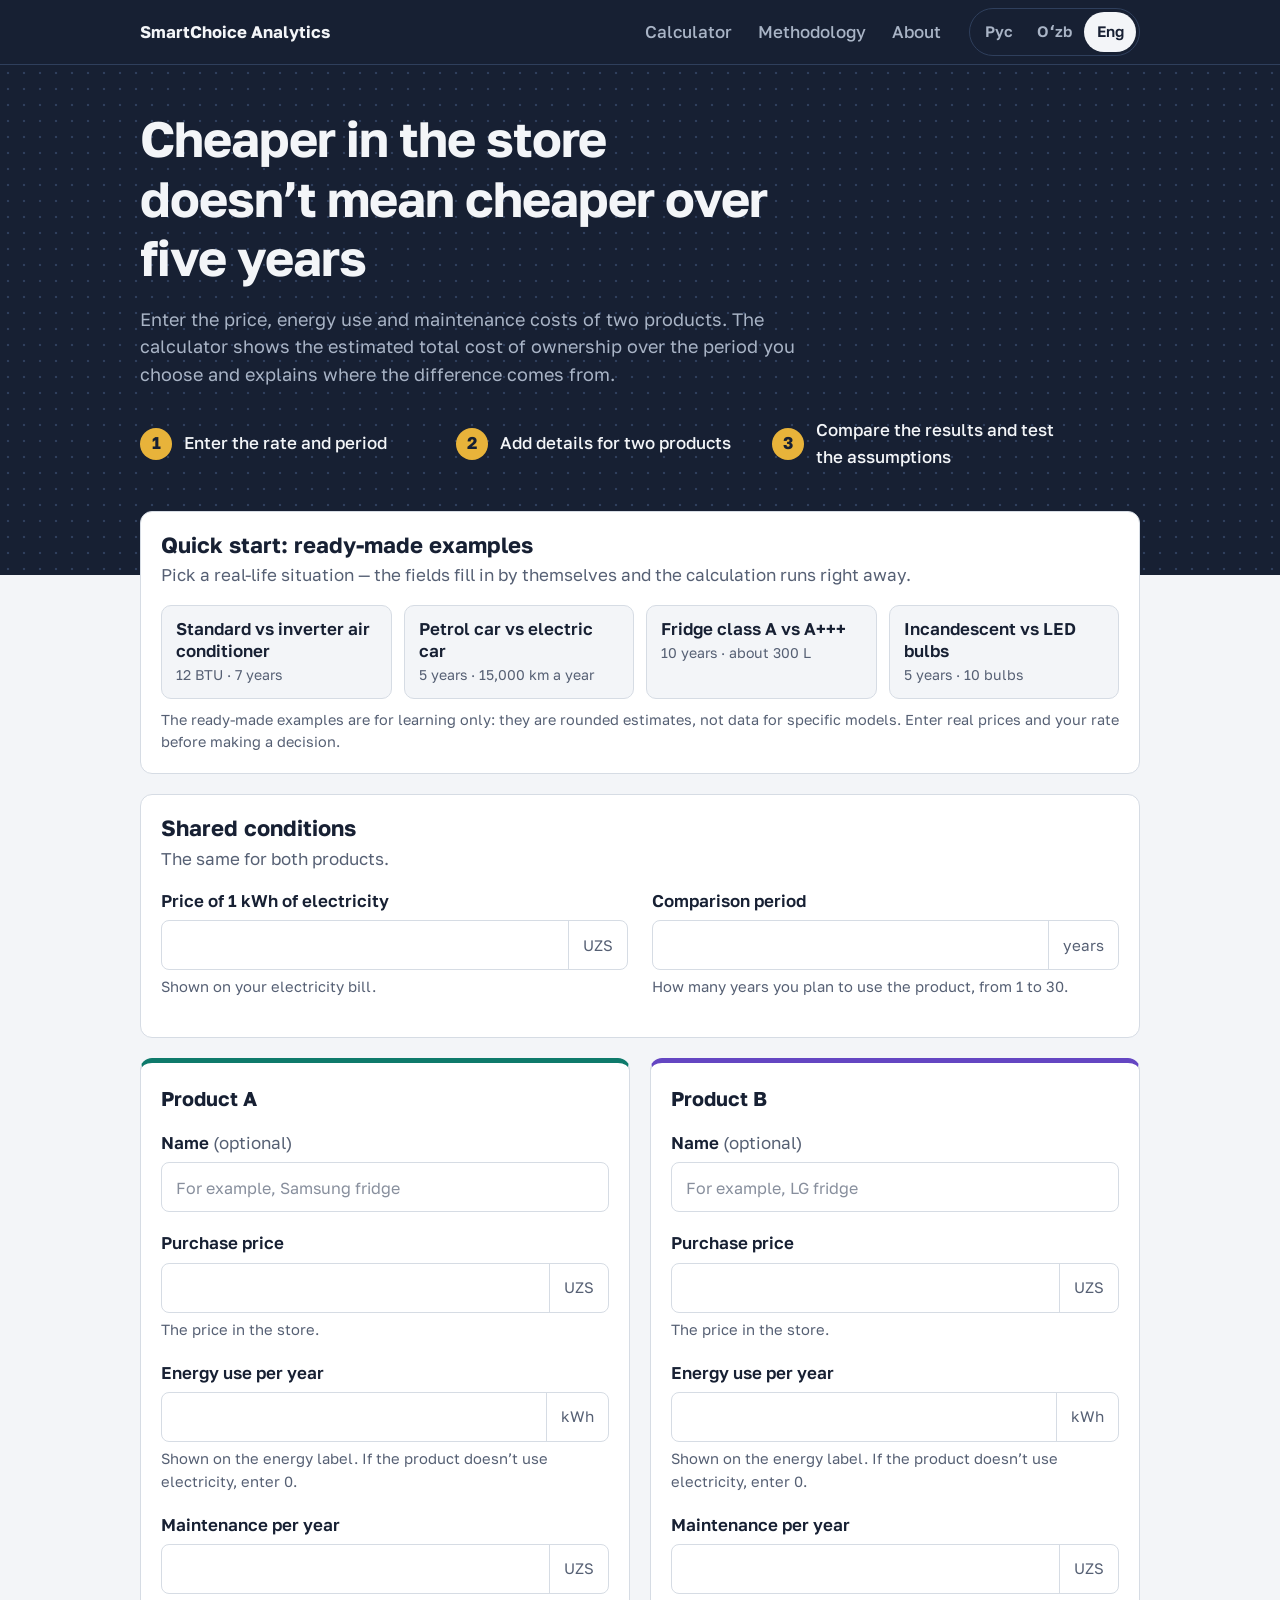
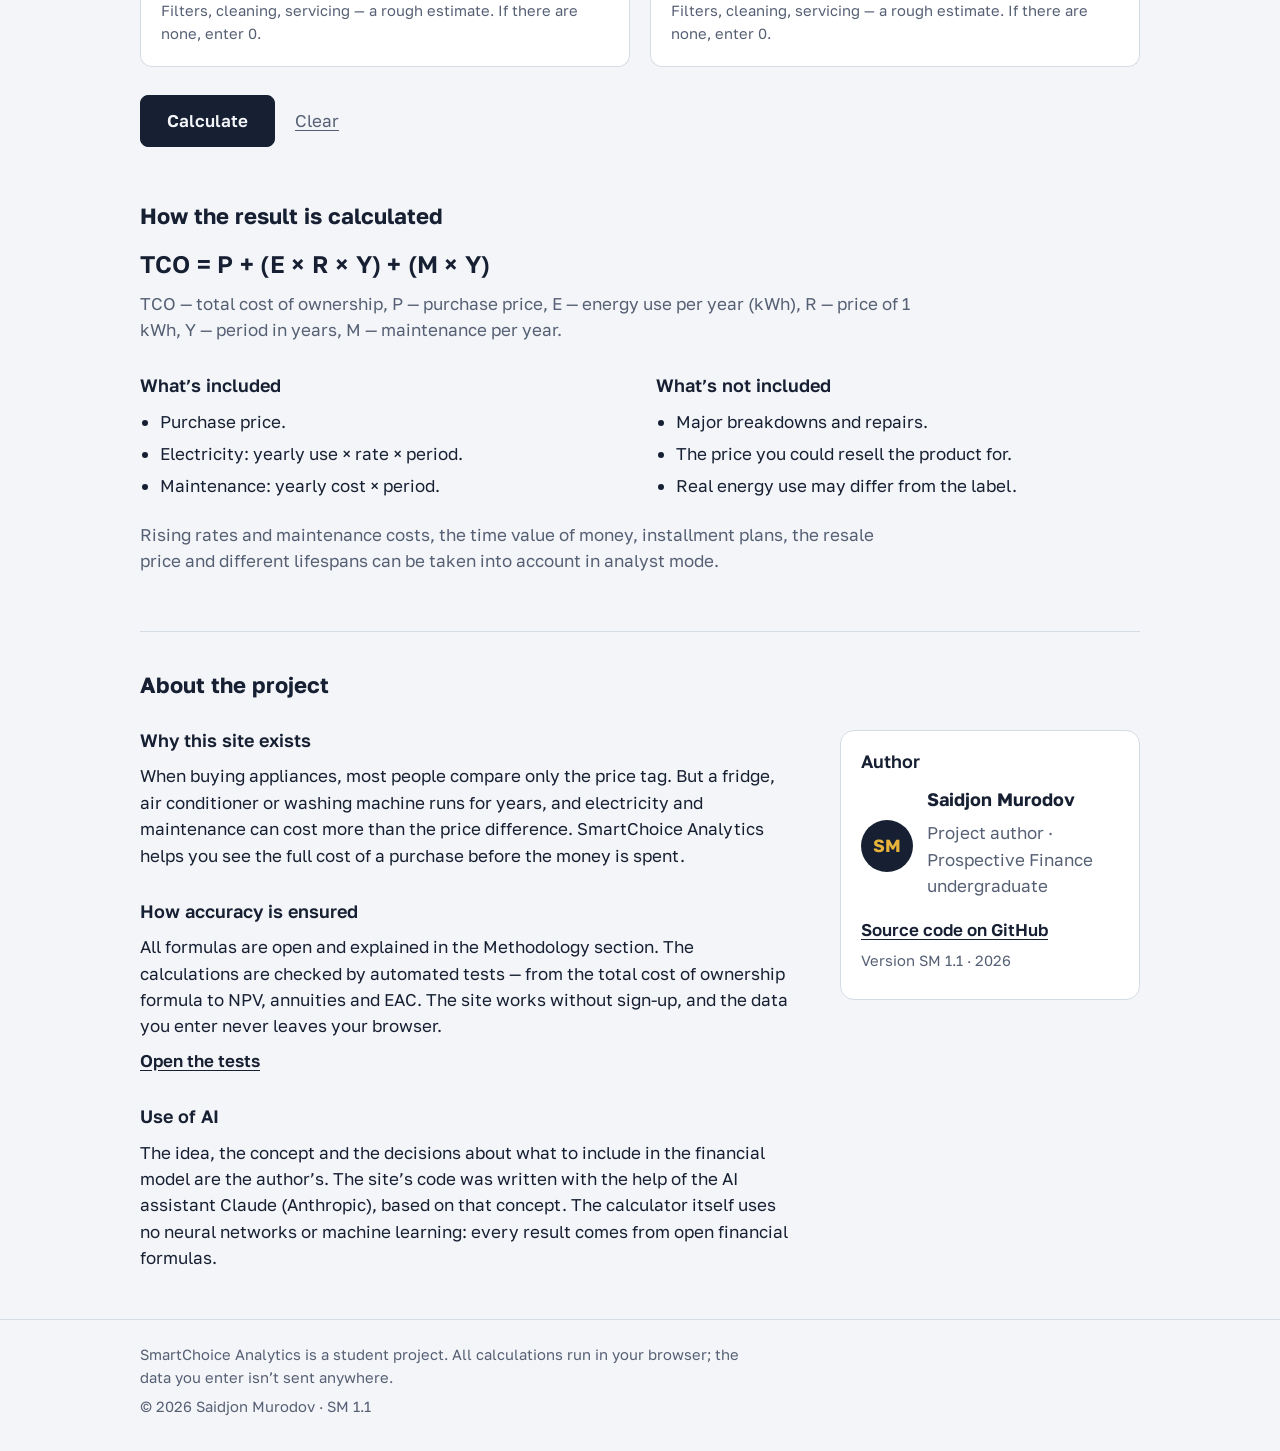
==== commit f946e276: "Add files via upload" ====
--- a/index.html
+++ b/index.html
@@ -3,35 +3,834 @@
 <head>
   <meta charset="utf-8">
   <meta name="viewport" content="width=device-width, initial-scale=1, viewport-fit=cover">
-  <title>SmartChoice AI — сравнение стоимости владения</title>
-  <meta name="description" content="SmartChoice AI — бесплатный калькулятор стоимости владения техникой: цена покупки, электроэнергия, обслуживание, рассрочка, NPV и EAC. Русский, oʻzbekcha, English.">
+  <title>SmartChoice Analytics — Total Cost of Ownership Calculator</title>
+  <meta name="description" content="Free total cost of ownership (TCO) calculator with an NPV mode. Compare two products by price, electricity, maintenance and resale value.">
   <meta name="author" content="Saidjon Murodov">
   <link rel="canonical" href="https://saidjonstudy.github.io/smartchoice-ai/">
+  <meta property="og:type" content="website">
+  <meta property="og:site_name" content="SmartChoice Analytics">
+  <meta property="og:title" content="SmartChoice Analytics — Total Cost of Ownership Calculator">
+  <meta property="og:description" content="Free total cost of ownership (TCO) calculator with an NPV mode. Compare two products by price, electricity, maintenance and resale value.">
+  <meta property="og:url" content="https://saidjonstudy.github.io/smartchoice-ai/">
+  <meta name="twitter:card" content="summary">
+  <meta name="twitter:title" content="SmartChoice Analytics — Total Cost of Ownership Calculator">
+  <meta name="twitter:description" content="Free total cost of ownership (TCO) calculator with an NPV mode. Compare two products by price, electricity, maintenance and resale value.">
   <script type="application/ld+json">
-  {
-    "@context": "https://schema.org",
-    "@type": "WebApplication",
-    "name": "SmartChoice AI",
-    "url": "https://saidjonstudy.github.io/smartchoice-ai/",
-    "description": "Free total cost of ownership calculator for household appliances: purchase price, electricity, maintenance, installment plans, NPV and EAC. Available in Russian, Uzbek and English.",
-    "applicationCategory": "FinanceApplication",
-    "operatingSystem": "Any",
-    "inLanguage": ["ru", "uz", "en"],
-    "softwareVersion": "SM 1.0",
-    "author": { "@type": "Person", "name": "Saidjon Murodov" },
-    "offers": { "@type": "Offer", "price": "0", "priceCurrency": "UZS" }
-  }
+{
+  "@context": "https://schema.org",
+  "@type": "WebApplication",
+  "name": "SmartChoice Analytics",
+  "alternateName": "SmartChoice AI",
+  "url": "https://saidjonstudy.github.io/smartchoice-ai/",
+  "description": "Free total cost of ownership (TCO) calculator with an NPV mode. Compare two products by price, electricity, maintenance and resale value.",
+  "applicationCategory": "FinanceApplication",
+  "operatingSystem": "Any (web browser)",
+  "inLanguage": [
+    "en",
+    "ru",
+    "uz"
+  ],
+  "browserRequirements": "Requires JavaScript",
+  "softwareVersion": "SM 1.1",
+  "isAccessibleForFree": true,
+  "offers": {
+    "@type": "Offer",
+    "price": "0",
+    "priceCurrency": "USD"
+  },
+  "author": {
+    "@type": "Person",
+    "name": "Saidjon Murodov",
+    "url": "https://github.com/saidjonstudy"
+  }
+}
   </script>
   <link rel="preconnect" href="https://fonts.googleapis.com">
   <link rel="preconnect" href="https://fonts.gstatic.com" crossorigin>
   <link href="https://fonts.googleapis.com/css2?family=Golos+Text:wght@400;500;600;700&display=swap" rel="stylesheet">
-  <link rel="stylesheet" href="style.css">
+  <style>html.sc-lang-pending body { visibility: hidden; }</style>
+  <script>
+  /* Если в адресе указан ?lang=en (или uz), прячем страницу, пока не применится язык —
+     так русский текст не мелькает перед английским. Запасной таймер снимает скрытие в любом случае. */
+  (function () {
+    try {
+      var q = new URLSearchParams(location.search).get("lang");
+      if (q && /^(en|uz)/i.test(q.trim())) {
+        document.documentElement.classList.add("sc-lang-pending");
+        setTimeout(function () { document.documentElement.classList.remove("sc-lang-pending"); }, 2500);
+      }
+    } catch (e) { /* ничего страшного */ }
+  })();
+  </script>
+  <style>
+/* SmartChoice Analytics — внешний вид сайта */
+
+/* ---------- Цвета (светлая и тёмная тема) ---------- */
+:root {
+  --bg: #F3F5F8;
+  --surface: #FFFFFF;
+  --ink: #172033;
+  --muted: #566074;
+  --line: #D6DCE4;
+  --a: #0E7A6B;          /* товар A — сине-зелёный */
+  --b: #6446C2;          /* товар B — фиолетовый */
+  --seg-purchase: #2B3A55;
+  --seg-energy: #E0A526;
+  --seg-maint: #9AAAC2;
+  --error: #B42318;
+  --focus: #1D5FD1;
+  --hero-bg: #172033;    /* тёмная шапка */
+  --hero-dot: #2F3F5C;   /* точки на шапке */
+  --hero-ink: #F3F5F8;
+  --hero-muted: #A9B4C6;
+  --hero-edge: transparent;
+  color-scheme: light;
+
+  box-sizing: border-box;
+  padding-top: env(safe-area-inset-top, 0px);
+  padding-bottom: env(safe-area-inset-bottom, 0px);
+}
+
+@media (prefers-color-scheme: dark) {
+  :root:not([data-theme="light"]) {
+    --bg: #11151D;
+    --surface: #1A202B;
+    --ink: #E8ECF2;
+    --muted: #9AA4B5;
+    --line: #2E3644;
+    --a: #3FB8A5;
+    --b: #A08BF2;
+    --seg-purchase: #B4C0D4;
+    --seg-energy: #E8B33A;
+    --seg-maint: #5E7393;
+    --error: #FF8A7A;
+    --focus: #7AA7FF;
+    --hero-bg: #0A0E15;
+    --hero-dot: #222D40;
+    --hero-edge: #2E3644;
+    color-scheme: dark;
+  }
+}
+:root[data-theme="dark"] {
+  --bg: #11151D;
+  --surface: #1A202B;
+  --ink: #E8ECF2;
+  --muted: #9AA4B5;
+  --line: #2E3644;
+  --a: #3FB8A5;
+  --b: #A08BF2;
+  --seg-purchase: #B4C0D4;
+  --seg-energy: #E8B33A;
+  --seg-maint: #5E7393;
+  --error: #FF8A7A;
+  --focus: #7AA7FF;
+  --hero-bg: #0A0E15;
+  --hero-dot: #222D40;
+  --hero-edge: #2E3644;
+  color-scheme: dark;
+}
+
+*, *::before, *::after { box-sizing: inherit; }
+[hidden] { display: none !important; }
+
+/* --nav-h — высота закреплённого меню; уточняется скриптом */
+html { scroll-padding-top: calc(env(safe-area-inset-top, 0px) + var(--nav-h, 64px) + 12px); }
+
+body {
+  margin: 0;
+  background: var(--bg);
+  color: var(--ink);
+  font-family: "Golos Text", system-ui, -apple-system, "Segoe UI", Roboto, Arial, sans-serif;
+  font-size: 1.0625rem;
+  line-height: 1.55;
+  -webkit-text-size-adjust: 100%;
+}
+
+.wrap {
+  max-width: 1040px;
+  margin: 0 auto;
+  padding: 0 20px;
+}
+
+h1, h2, h3 { line-height: 1.2; margin: 0; }
+h2 { font-size: 1.375rem; font-weight: 700; }
+h3 { font-size: 1.125rem; font-weight: 600; margin: 32px 0 12px; }
+
+:focus-visible { outline: 3px solid var(--focus); outline-offset: 2px; }
+
+/* ---------- Шапка (тёмная, с точками) ---------- */
+.masthead {
+  padding: 44px 0 104px;
+  background-color: var(--hero-bg);
+  background-image: radial-gradient(var(--hero-dot) 1.2px, transparent 1.6px);
+  background-size: 16px 16px;
+  border-bottom: 1px solid var(--hero-edge);
+  color: var(--hero-ink);
+}
+/* полоса под «чёлкой» телефона того же цвета, что и шапка */
+body::before {
+  content: "";
+  position: fixed;
+  inset: 0 0 auto;
+  height: env(safe-area-inset-top, 0px);
+  background: var(--hero-bg);
+  z-index: 10;
+}
+/* ---------- Закреплённое меню ---------- */
+.topnav {
+  position: sticky;
+  top: env(safe-area-inset-top, 0px);
+  z-index: 20;
+  background: var(--hero-bg);
+  border-bottom: 1px solid var(--hero-dot);
+  color: var(--hero-ink);
+}
+.topnav-inner {
+  display: flex;
+  align-items: center;
+  gap: 8px 16px;
+  min-height: 60px;
+  padding-top: 8px;
+  padding-bottom: 8px;
+}
+.brand { font-weight: 700; font-size: 1.05rem; color: var(--hero-ink); text-decoration: none; white-space: nowrap; }
+.nav-links {
+  display: flex;
+  gap: 2px;
+  margin: 0 0 0 auto;
+  padding: 0;
+  list-style: none;
+}
+.nav-links a {
+  display: block;
+  padding: 9px 12px;
+  border-radius: 8px;
+  color: var(--hero-muted);
+  text-decoration: none;
+  font-weight: 500;
+  white-space: nowrap;
+}
+.nav-links a:hover { color: var(--hero-ink); }
+.nav-links a[aria-current="true"] { color: var(--hero-ink); background: var(--hero-dot); }
+@media (max-width: 859px) {
+  .topnav-inner { display: grid; grid-template-columns: 1fr auto; }
+  .brand { grid-row: 1; grid-column: 1; }
+  .lang-switch { grid-row: 1; grid-column: 2; }
+  .nav-links {
+    grid-row: 2;
+    grid-column: 1 / -1;
+    margin: 0 -20px;
+    padding: 0 14px;
+    overflow-x: auto;
+    scrollbar-width: none;
+  }
+  .nav-links::-webkit-scrollbar { display: none; }
+}
+
+/* ---------- Три шага ---------- */
+.steps {
+  display: grid;
+  grid-template-columns: repeat(auto-fit, minmax(220px, 1fr));
+  gap: 12px 28px;
+  max-width: 920px;
+  margin: 28px 0 0;
+  padding: 0;
+  list-style: none;
+}
+.steps li { display: flex; align-items: center; gap: 12px; color: var(--hero-ink); font-weight: 500; }
+.step-num {
+  flex: none;
+  display: grid;
+  place-items: center;
+  width: 32px;
+  height: 32px;
+  border-radius: 50%;
+  background: #E8B33A;
+  color: #172033;
+  font-weight: 700;
+}
+
+/* Переключатель языка */
+.lang-switch {
+  display: inline-flex;
+  padding: 3px;
+  border: 1px solid var(--hero-dot);
+  border-radius: 999px;
+  background: var(--hero-bg);
+}
+.lang-switch button {
+  min-width: 52px;
+  min-height: 40px;
+  padding: 6px 12px;
+  border: 0;
+  border-radius: 999px;
+  background: transparent;
+  color: var(--hero-muted);
+  font-weight: 600;
+  font-size: .95rem;
+}
+.lang-switch button:hover { color: var(--hero-ink); }
+.lang-switch button[aria-pressed="true"] { background: var(--hero-ink); color: var(--hero-bg); }
+.masthead h1 {
+  font-size: clamp(1.9rem, 4.6vw, 3.1rem);
+  font-weight: 700;
+  letter-spacing: -0.02em;
+  max-width: 20ch;
+}
+.lede { margin: 18px 0 0; max-width: 60ch; font-size: 1.125rem; color: var(--hero-muted); }
+
+/* ---------- Форма ---------- */
+/* Первая карточка «наезжает» на тёмную шапку */
+.conditions {
+  position: relative;
+  margin: -64px 0 20px;
+  padding: 20px;
+  background: var(--surface);
+  border: 1px solid var(--line);
+  border-radius: 12px;
+}
+.section-hint { margin: 4px 0 16px; color: var(--muted); }
+.conditions-grid {
+  display: grid;
+  grid-template-columns: repeat(auto-fit, minmax(260px, 1fr));
+  gap: 0 24px;
+}
+
+.products {
+  display: grid;
+  grid-template-columns: 1fr;
+  gap: 20px;
+}
+@media (min-width: 760px) {
+  .products { grid-template-columns: 1fr 1fr; }
+}
+
+.product {
+  margin: 0;
+  min-width: 0;
+  padding: 20px;
+  background: var(--surface);
+  border: 1px solid var(--line);
+  border-top: 5px solid var(--a);
+  border-radius: 12px;
+}
+.product-b { border-top-color: var(--b); }
+.product legend {
+  float: left;
+  width: 100%;
+  padding: 0;
+  margin-bottom: 16px;
+  font-size: 1.25rem;
+  font-weight: 700;
+}
+.product legend + * { clear: both; }
+
+.field { margin-bottom: 18px; }
+.field:last-child { margin-bottom: 0; }
+.field label { display: block; font-weight: 600; margin-bottom: 6px; }
+.optional { font-weight: 400; color: var(--muted); }
+
+.input-unit {
+  display: flex;
+  align-items: stretch;
+  background: var(--surface);
+  border: 1.5px solid var(--line);
+  border-radius: 8px;
+}
+.input-unit:focus-within { border-color: var(--focus); outline: 3px solid var(--focus); outline-offset: 1px; }
+.input-unit input {
+  flex: 1;
+  min-width: 0;
+  min-height: 48px;
+  padding: 10px 14px;
+  border: 0;
+  background: transparent;
+  color: inherit;
+  font: inherit;
+  font-size: 1.125rem;
+  font-variant-numeric: tabular-nums;
+}
+.input-unit input:focus { outline: none; }
+.input-unit input::placeholder { color: var(--muted); opacity: .7; font-size: 1rem; }
+.unit {
+  display: flex;
+  align-items: center;
+  padding: 0 14px;
+  border-left: 1px solid var(--line);
+  color: var(--muted);
+  font-size: .95rem;
+  white-space: nowrap;
+}
+
+.help { margin: 6px 0 0; color: var(--muted); font-size: .92rem; }
+.error { margin: 6px 0 0; color: var(--error); font-weight: 500; font-size: .95rem; }
+.field.has-error .input-unit { border-color: var(--error); }
+
+.actions {
+  display: flex;
+  flex-wrap: wrap;
+  align-items: center;
+  gap: 12px;
+  margin-top: 28px;
+}
+button { font: inherit; cursor: pointer; }
+.btn-primary, .btn-secondary {
+  min-height: 48px;
+  padding: 12px 26px;
+  border-radius: 8px;
+  font-weight: 600;
+}
+.btn-primary { background: var(--ink); color: var(--bg); border: 1.5px solid var(--ink); }
+.btn-secondary { background: transparent; color: var(--ink); border: 1.5px solid var(--ink); }
+.btn-link {
+  min-height: 48px;
+  padding: 12px 8px;
+  background: none;
+  border: 0;
+  color: var(--muted);
+  text-decoration: underline;
+  text-underline-offset: 3px;
+}
+.example-note { margin: 10px 0 0; color: var(--muted); font-size: .9rem; }
+.form-error { margin: 16px 0 0; color: var(--error); font-weight: 600; }
+
+/* ---------- Результаты ---------- */
+.results {
+  margin-top: 40px;
+  padding: clamp(20px, 4vw, 36px);
+  background: var(--surface);
+  border: 1px solid var(--line);
+  border-radius: 14px;
+}
+.stale-note {
+  margin: 0 0 16px;
+  padding: 10px 14px;
+  border-left: 4px solid var(--seg-energy);
+  color: var(--muted);
+}
+.verdict {
+  font-size: clamp(1.35rem, 3vw, 1.9rem);
+  line-height: 1.3;
+  max-width: 34ch;
+}
+.verdict:focus { outline: none; }
+
+.totals {
+  display: grid;
+  grid-template-columns: 1fr;
+  gap: 24px;
+  margin-top: 28px;
+}
+@media (min-width: 640px) {
+  .totals { grid-template-columns: 1fr 1fr; }
+}
+.total { padding-left: 16px; border-left: 5px solid var(--a); }
+.total-b { border-left-color: var(--b); }
+.total-name { margin: 0; font-weight: 600; overflow-wrap: anywhere; }
+.total-sum {
+  margin: 2px 0 12px;
+  font-size: clamp(1.6rem, 4vw, 2.2rem);
+  font-weight: 700;
+  font-variant-numeric: tabular-nums;
+  letter-spacing: -0.01em;
+}
+.breakdown { margin: 0; }
+.breakdown div {
+  display: flex;
+  justify-content: space-between;
+  gap: 12px;
+  padding: 5px 0;
+  border-bottom: 1px solid var(--line);
+}
+.breakdown dt { color: var(--muted); }
+.breakdown dd { margin: 0; font-variant-numeric: tabular-nums; text-align: right; }
+.breakdown-annual dt, .breakdown-annual dd { font-weight: 600; color: var(--ink); }
+
+/* Полосы «из чего складывается сумма» */
+.stack { display: grid; gap: 14px; }
+.stack-row {
+  display: grid;
+  grid-template-columns: minmax(0, 1fr);
+  gap: 4px;
+}
+.stack-head { display: flex; justify-content: space-between; gap: 12px; }
+.stack-name { font-weight: 600; overflow-wrap: anywhere; }
+.stack-value { font-variant-numeric: tabular-nums; color: var(--muted); white-space: nowrap; }
+.stack-track { height: 30px; }
+.stack-bar {
+  display: flex;
+  height: 100%;
+  border-radius: 6px;
+  overflow: hidden;
+  transition: width .7s cubic-bezier(.2, .7, .2, 1);
+}
+.seg { height: 100%; }
+.seg + .seg { border-left: 2px solid var(--surface); }
+.seg-purchase { background: var(--seg-purchase); }
+.seg-energy { background: var(--seg-energy); }
+.seg-maint { background: var(--seg-maint); }
+
+.legend {
+  display: flex;
+  flex-wrap: wrap;
+  gap: 8px 20px;
+  margin: 14px 0 0;
+  padding: 0;
+  list-style: none;
+  color: var(--muted);
+  font-size: .95rem;
+}
+.legend li { display: flex; align-items: center; gap: 8px; }
+.swatch { width: 14px; height: 14px; border-radius: 3px; display: inline-block; }
+.legend-lines { margin: 0 0 8px; color: var(--ink); }
+.legend-lines span { overflow-wrap: anywhere; }
+.line-a { stroke: var(--a); stroke-width: 3; }
+.line-b { stroke: var(--b); stroke-width: 3; stroke-dasharray: 7 5; }
+
+.chart-intro { margin: 0 0 12px; color: var(--muted); max-width: 65ch; }
+.chart svg { display: block; width: 100%; height: auto; max-width: 100%; }
+
+.year-details { margin-top: 16px; }
+.year-details summary { cursor: pointer; font-weight: 600; padding: 8px 0; }
+.table-scroll { overflow-x: auto; }
+.year-table { border-collapse: collapse; width: 100%; min-width: 440px; font-variant-numeric: tabular-nums; }
+.year-table th, .year-table td { padding: 8px 10px; border-bottom: 1px solid var(--line); text-align: right; }
+.year-table th:first-child, .year-table td:first-child { text-align: left; }
+.year-table th { font-weight: 600; }
+
+.explain { margin: 0; padding-left: 1.2em; max-width: 68ch; }
+.explain li { margin-bottom: 10px; }
+.disclaimer { margin: 24px 0 20px; color: var(--muted); }
+.result-actions { display: flex; flex-wrap: wrap; align-items: center; gap: 12px; }
+.share-status { margin: 12px 0 0; min-height: 1.5em; color: var(--muted); }
+.share-url {
+  width: 100%;
+  margin-top: 4px;
+  padding: 10px 12px;
+  border: 1.5px solid var(--line);
+  border-radius: 8px;
+  background: var(--surface);
+  color: var(--ink);
+  font: inherit;
+  font-size: .95rem;
+}
+.shared-note { border-left-color: var(--a); }
+.print-only { display: none; }
+
+/* ---------- Режим аналитика (тёмная панель в стиле шапки) ---------- */
+.analyst {
+  /* внутри панели переопределяем цвета — графики и таблицы подстраиваются сами */
+  --surface: #1E2840;
+  --ink: #F3F5F8;
+  --muted: #A9B4C6;
+  --line: #33425E;
+  --a: #3FB8A5;
+  --b: #A08BF2;
+  --focus: #7AA7FF;
+  --error: #FF8A7A;
+  color-scheme: dark;
+  margin-top: 24px;
+  padding: clamp(20px, 4vw, 36px);
+  border-radius: 14px;
+  border: 1px solid var(--hero-edge);
+  background-color: var(--hero-bg);
+  background-image: radial-gradient(var(--hero-dot) 1.2px, transparent 1.6px);
+  background-size: 16px 16px;
+  color: var(--ink);
+}
+.analyst-head { display: flex; flex-wrap: wrap; align-items: center; gap: 10px 14px; }
+.analyst-head h2 { font-size: clamp(1.35rem, 3vw, 1.75rem); }
+.badge {
+  padding: 4px 10px;
+  border-radius: 999px;
+  background: var(--seg-energy);
+  color: #172033;
+  font-size: .85rem;
+  font-weight: 700;
+}
+.analyst-intro { margin: 12px 0 0; color: var(--muted); max-width: 68ch; }
+
+.sliders {
+  display: grid;
+  grid-template-columns: repeat(auto-fit, minmax(260px, 1fr));
+  gap: 20px 32px;
+  margin-top: 24px;
+}
+.slider-top { display: flex; justify-content: space-between; align-items: baseline; gap: 12px; }
+.slider-top label { font-weight: 600; }
+.slider-top output {
+  font-size: 1.5rem;
+  font-weight: 700;
+  font-variant-numeric: tabular-nums;
+  color: #E8B33A;
+  white-space: nowrap;
+}
+.slider-field input[type="range"],
+.an-row input[type="range"] {
+  width: 100%;
+  height: 36px;
+  margin: 4px 0 0;
+  accent-color: #E8B33A;
+  cursor: pointer;
+}
+
+.an-verdict {
+  margin: 24px 0 0;
+  padding: 16px 18px;
+  border-left: 4px solid #E8B33A;
+  background: var(--surface);
+  border-radius: 0 10px 10px 0;
+  font-size: 1.125rem;
+  font-weight: 600;
+  line-height: 1.45;
+  max-width: 72ch;
+}
+
+.facts {
+  display: grid;
+  grid-template-columns: repeat(auto-fit, minmax(240px, 1fr));
+  gap: 16px;
+  margin-top: 20px;
+}
+.fact {
+  padding: 18px;
+  background: var(--surface);
+  border: 1px solid var(--line);
+  border-radius: 12px;
+}
+.fact-label { margin: 0; color: var(--muted); font-weight: 500; }
+.fact-value {
+  margin: 4px 0 6px;
+  font-size: clamp(1.4rem, 3.5vw, 1.9rem);
+  font-weight: 700;
+  font-variant-numeric: tabular-nums;
+  color: #E8B33A;
+}
+.fact-desc { margin: 0; color: var(--muted); font-size: .95rem; }
+
+.scen-table td:last-child { font-weight: 600; }
+.analyst h3 { margin-top: 32px; }
+.an-hint { color: var(--muted); margin-top: -4px; }
+.an-prods {
+  display: grid;
+  grid-template-columns: repeat(auto-fit, minmax(260px, 1fr));
+  gap: 16px;
+  margin-top: 12px;
+}
+.an-prod {
+  margin: 0;
+  min-width: 0;
+  padding: 16px 18px;
+  background: var(--surface);
+  border: 1px solid var(--line);
+  border-left: 5px solid var(--a);
+  border-radius: 12px;
+}
+.an-prod-b { border-left-color: var(--b); }
+.an-prod legend { float: left; width: 100%; padding: 0; margin-bottom: 10px; font-weight: 700; overflow-wrap: anywhere; }
+.an-prod legend + * { clear: both; }
+.an-row { margin-bottom: 14px; }
+.an-row:last-child { margin-bottom: 0; }
+.an-row > label { display: block; font-weight: 600; margin-bottom: 6px; }
+.an-select {
+  width: 100%;
+  min-height: 46px;
+  padding: 8px 12px;
+  border: 1.5px solid var(--line);
+  border-radius: 8px;
+  background: var(--hero-bg);
+  color: var(--ink);
+  font: inherit;
+}
+.an-row .slider-top output { font-size: 1.25rem; }
+.credit-info { margin: 6px 0 0; font-weight: 600; font-variant-numeric: tabular-nums; }
+.eac-hint { margin: 0; padding: 14px 16px; border: 1px dashed var(--line); border-radius: 10px; color: var(--muted); }
+.fact-a { border-left: 5px solid var(--a); }
+.fact-b { border-left: 5px solid var(--b); }
+.asm-note { margin: 16px 0 0; color: var(--muted); max-width: 70ch; }
+@media (max-width: 560px) {
+  .scen-table { min-width: 0; }
+  .scen-table thead { display: none; }
+  .scen-table tr { display: block; padding: 12px 0; border-bottom: 1px solid var(--line); }
+  .scen-table td { display: flex; justify-content: space-between; gap: 12px; padding: 3px 0; border: 0; text-align: right; }
+  .scen-table td::before { content: attr(data-label); color: var(--muted); font-weight: 400; text-align: left; }
+  .scen-table td.scen-name { display: block; font-weight: 700; padding-bottom: 6px; }
+  .scen-table td.scen-name::before { content: none; }
+}
+.formula-npv { font-size: clamp(1rem, 2.6vw, 1.25rem); }
+.formula-npv sub, .formula-npv sup { font-size: .7em; }
+
+/* ---------- Допущения ---------- */
+.assumptions { margin: 56px 0 24px; }
+.formula {
+  margin: 16px 0 8px;
+  font-size: clamp(1.2rem, 3vw, 1.5rem);
+  font-weight: 600;
+  letter-spacing: .01em;
+  overflow-wrap: anywhere;
+}
+.formula-legend { margin: 0; color: var(--muted); max-width: 70ch; }
+.assumptions-grid {
+  display: grid;
+  grid-template-columns: repeat(auto-fit, minmax(260px, 1fr));
+  gap: 0 32px;
+}
+.assumptions ul { margin: 0; padding-left: 1.2em; }
+.assumptions li { margin-bottom: 6px; }
+
+/* ---------- О проекте ---------- */
+.about { margin: 56px 0 40px; padding-top: 40px; border-top: 1px solid var(--line); }
+.about-grid { display: grid; grid-template-columns: 1fr; gap: 8px 48px; }
+@media (min-width: 860px) {
+  .about-grid { grid-template-columns: minmax(0, 1fr) 300px; }
+}
+.about-main p { margin: 0 0 8px; max-width: 68ch; }
+.author-card {
+  align-self: start;
+  margin-top: 32px;
+  padding: 20px;
+  background: var(--surface);
+  border: 1px solid var(--line);
+  border-radius: 14px;
+}
+.author-card h3 { margin: 0 0 14px; }
+.author-row { display: flex; align-items: center; gap: 14px; margin-bottom: 12px; }
+.avatar {
+  flex: none;
+  display: grid;
+  place-items: center;
+  width: 52px;
+  height: 52px;
+  border-radius: 50%;
+  background: var(--hero-bg);
+  color: #E8B33A;
+  font-weight: 700;
+  font-size: 1.1rem;
+}
+.author-name { margin: 0; font-weight: 700; font-size: 1.125rem; overflow-wrap: anywhere; }
+.author-role { margin: 2px 0 0; color: var(--muted); }
+.author-card p { margin: 0 0 6px; }
+.author-meta { color: var(--muted); font-size: .92rem; }
+.text-link { color: var(--ink); font-weight: 600; text-decoration: underline; text-underline-offset: 3px; }
+
+.site-footer { border-top: 1px solid var(--line); padding: 24px 0 32px; color: var(--muted); font-size: .92rem; }
+.site-footer p { margin: 0; max-width: 70ch; }
+.site-footer .footer-meta { margin-top: 6px; }
+
+/* ---------- Страница тестов ---------- */
+.tests { padding: 40px 20px; }
+.test-summary { font-size: 1.25rem; font-weight: 700; }
+.pass { color: var(--a); font-weight: 600; }
+.fail { color: var(--error); font-weight: 600; }
+.tests .year-table td { text-align: left; }
+
+@media (prefers-reduced-motion: reduce) {
+  .stack-bar { transition: none; }
+}
+
+/* ---------- Готовые примеры ---------- */
+.presets {
+  position: relative;
+  margin: -64px 0 20px;
+  padding: 20px;
+  background: var(--surface);
+  border: 1px solid var(--line);
+  border-radius: 12px;
+}
+.presets + .conditions { margin-top: 0; }
+.preset-grid {
+  display: grid;
+  grid-template-columns: repeat(auto-fit, minmax(220px, 1fr));
+  gap: 12px;
+}
+.preset-btn {
+  display: flex;
+  flex-direction: column;
+  align-items: flex-start;
+  gap: 2px;
+  min-height: 64px;
+  padding: 12px 14px;
+  text-align: left;
+  background: var(--bg);
+  color: var(--ink);
+  border: 1.5px solid var(--line);
+  border-radius: 10px;
+}
+.preset-btn:hover { border-color: var(--ink); }
+.preset-btn[aria-pressed="true"] { border-color: var(--ink); box-shadow: inset 0 0 0 1px var(--ink); }
+.preset-title { font-weight: 600; line-height: 1.3; }
+.preset-meta { font-size: .88rem; color: var(--muted); }
+.preset-note, .case-note {
+  margin: 14px 0 0;
+  padding: 12px 14px;
+  border-left: 4px solid #E8B33A;
+  background: var(--bg);
+  border-radius: 0 8px 8px 0;
+  font-weight: 400;
+  font-size: .95rem;
+  color: var(--ink);
+  max-width: 80ch;
+}
+.case-note { margin: 0 0 16px; }
+
+/* ---------- Печать и PDF: чистый отчёт на одну страницу A4 ---------- */
+#print-report {
+  --bg: #fff; --surface: #fff; --ink: #111; --muted: #4a5568; --line: #c9ced6;
+  --a: #0E7A6B; --b: #6446C2; --hero-bg: #fff;
+  color: #111;
+  font-size: 9pt;
+  line-height: 1.35;
+}
+.pr-head { display: flex; justify-content: space-between; align-items: flex-end; gap: 8mm; padding-bottom: 3mm; margin-bottom: 4mm; border-bottom: 2px solid #111; }
+.pr-brand { font-weight: 700; font-size: 8.5pt; letter-spacing: .04em; text-transform: uppercase; color: #4a5568; }
+.pr-title { margin: 1mm 0 0; font-size: 15pt; font-weight: 700; line-height: 1.15; }
+.pr-sub { margin: 1mm 0 0; font-size: 10pt; color: #222; overflow-wrap: anywhere; }
+.pr-meta { flex: none; text-align: right; font-size: 8pt; color: #4a5568; }
+.pr-box { margin-bottom: 4mm; padding: 3mm 4mm; border: 1px solid #111; border-left-width: 5px; break-inside: avoid; }
+.pr-box h2 { margin: 0 0 1mm; font-size: 8pt; font-weight: 700; letter-spacing: .05em; text-transform: uppercase; color: #4a5568; }
+.pr-verdict { margin: 0; font-size: 11pt; font-weight: 700; line-height: 1.3; }
+.pr-verdict2 { margin: 1.5mm 0 0; font-size: 9pt; }
+.pr-params { margin: 1.5mm 0 0; font-size: 8pt; color: #4a5568; }
+.pr-grid { display: grid; grid-template-columns: 1.45fr 1fr; gap: 5mm; margin-bottom: 4mm; break-inside: avoid; }
+.pr-section h3 { margin: 0 0 1.5mm; font-size: 9pt; font-weight: 700; }
+.pr-table { width: 100%; border-collapse: collapse; font-size: 8.5pt; font-variant-numeric: tabular-nums; }
+.pr-table th, .pr-table td { padding: .9mm 1.5mm; border-bottom: .5pt solid #c9ced6; text-align: right; vertical-align: top; }
+.pr-table th:first-child, .pr-table td:first-child { text-align: left; }
+.pr-table thead th { border-bottom: 1pt solid #111; font-weight: 700; }
+.pr-table .pr-group td { padding-top: 1.8mm; font-size: 7.5pt; font-weight: 700; letter-spacing: .04em; text-transform: uppercase; color: #4a5568; border-bottom: 0; }
+.pr-table .pr-total td { font-weight: 700; border-top: 1pt solid #111; }
+.pr-table .pr-kv td:last-child { font-weight: 600; }
+.pr-chart { margin-bottom: 3mm; break-inside: avoid; }
+.pr-chart svg { display: block; width: 100%; height: auto; }
+.pr-legend { display: flex; gap: 6mm; margin: 0 0 1mm; padding: 0; list-style: none; font-size: 8.5pt; }
+.pr-legend li { display: flex; align-items: center; gap: 2mm; }
+.pr-legend span { white-space: nowrap; }
+.pr-years { margin-bottom: 3mm; break-inside: avoid; }
+.pr-years .pr-table { font-size: 8pt; }
+.pr-years.is-dense .pr-table { font-size: 7.2pt; }
+.pr-years .pr-table th, .pr-years .pr-table td { text-align: right; padding: .8mm 1mm; white-space: nowrap; }
+.pr-years .pr-table th:first-child, .pr-years .pr-table td:first-child { text-align: left; white-space: normal; }
+.pr-foot { margin-top: 2mm; padding-top: 2mm; border-top: .5pt solid #888; font-size: 7.5pt; color: #4a5568; }
+.pr-foot p { margin: 0 0 1mm; }
+.pr-foot .pr-formula { font-family: ui-monospace, Menlo, Consolas, monospace; color: #111; }
+
+@media print {
+  @page { size: A4; margin: 10mm 12mm; }
+  html, body { background: #fff !important; }
+  * { -webkit-print-color-adjust: exact; print-color-adjust: exact; }
+  body::before, .topnav, .result-actions, .share-status, .share-url { display: none !important; }
+  /* Когда расчёт сделан, печатаем только отчёт: без меню, форм и ползунков */
+  body.has-report > *:not(#print-report) { display: none !important; }
+  body.has-report #print-report { display: block; }
+}
+
+</style>
 </head>
 <body>
 
 <nav class="topnav" id="topnav" aria-label="Разделы сайта" data-i18n-aria="navLabel">
   <div class="wrap topnav-inner">
-    <a class="brand" href="#top">SmartChoice AI</a>
+    <a class="brand" href="#top">SmartChoice Analytics</a>
     <ul class="nav-links">
       <li><a href="#compare-form" data-i18n="nav_calc">Калькулятор</a></li>
       <li id="nav-results-item" hidden><a href="#results" data-i18n="nav_results">Результат</a></li>
@@ -62,6 +861,14 @@
 
   <form id="compare-form" novalidate>
 
+    <section class="presets" aria-labelledby="presets-title">
+      <h2 id="presets-title" data-i18n="presetsTitle">Быстрый старт: готовые примеры</h2>
+      <p class="section-hint" data-i18n="presetsHint">Выберите жизненную ситуацию — поля заполнятся сами, а расчёт запустится сразу.</p>
+      <div class="preset-grid" id="preset-grid" role="group" aria-labelledby="presets-title"></div>
+      <p id="preset-note" class="preset-note" hidden></p>
+      <p class="example-note" data-i18n="exampleNote">Готовые примеры учебные: это округлённые ориентиры, а не данные конкретных моделей. Перед решением подставьте реальные цены и тариф.</p>
+    </section>
+
     <section class="conditions" aria-labelledby="cond-title">
       <h2 id="cond-title" data-i18n="condTitle">Общие условия</h2>
       <p class="section-hint" data-i18n="condHint">Одинаковы для обоих товаров.</p>
@@ -177,22 +984,16 @@
 
     <div class="actions">
       <button type="submit" class="btn-primary" data-i18n="btnCalc">Рассчитать</button>
-      <button type="button" id="fill-example" class="btn-secondary" data-i18n="btnExample">Заполнить примером</button>
       <button type="button" id="clear-btn" class="btn-link" data-i18n="btnReset">Очистить</button>
     </div>
-    <p class="example-note" data-i18n="exampleNote">Пример учебный: это не данные реальных моделей.</p>
     <p id="form-error" class="form-error" role="alert" hidden></p>
   </form>
 
   <section id="results" class="results" aria-labelledby="verdict" hidden>
     <p id="shared-note" class="stale-note shared-note" data-i18n="sharedNote" hidden></p>
-    <div class="print-only print-summary">
-      <h2 data-i18n="printSummary">Исходные данные</h2>
-      <p id="print-date"></p>
-      <table class="year-table" id="print-table"></table>
-    </div>
     <p id="stale-note" class="stale-note" data-i18n="staleNote" hidden>Данные изменились, но не все поля заполнены верно. Ниже показан прошлый результат.</p>
 
+    <p id="case-note" class="case-note" hidden></p>
     <h2 id="verdict" class="verdict" tabindex="-1"></h2>
 
     <div class="totals">
@@ -277,6 +1078,14 @@
       </div>
       <div class="slider-field">
         <div class="slider-top">
+          <label for="mgrowth" data-i18n="an_mgrowth">Рост стоимости обслуживания в год</label>
+          <output id="mgrowth-out" for="mgrowth"></output>
+        </div>
+        <input id="mgrowth" type="range" min="0" max="30" step="0.5" value="0" aria-describedby="mgrowth-help">
+        <p class="help" id="mgrowth-help" data-i18n="an_mgrowthHelp"></p>
+      </div>
+      <div class="slider-field">
+        <div class="slider-top">
           <label for="discount" data-i18n="an_discount">Ставка дисконтирования</label>
           <output id="discount-out" for="discount"></output>
         </div>
@@ -302,6 +1111,15 @@
           <input id="a-rate" type="range" min="0" max="60" step="1" value="0" aria-describedby="a-rate-help a-credit-info">
           <p class="help" id="a-rate-help" data-i18n="an_rateHelp"></p>
           <p class="credit-info" id="a-credit-info"></p>
+        </div>
+        <div class="an-row field">
+          <label for="a-salvage" data-i18n="an_salvage">Цена перепродажи в конце срока сравнения</label>
+          <div class="input-unit">
+            <input id="a-salvage" type="text" inputmode="decimal" autocomplete="off" aria-describedby="a-salvage-help a-salvage-err">
+            <span class="unit" data-i18n="currency">сум</span>
+          </div>
+          <p class="help" id="a-salvage-help" data-i18n="an_salvageHelp"></p>
+          <p class="error" id="a-salvage-err" hidden></p>
         </div>
         <div class="an-row">
           <label for="a-life" data-i18n="an_life">Срок службы</label>
@@ -323,6 +1141,15 @@
           <p class="help" id="b-rate-help" data-i18n="an_rateHelp"></p>
           <p class="credit-info" id="b-credit-info"></p>
         </div>
+        <div class="an-row field">
+          <label for="b-salvage" data-i18n="an_salvage">Цена перепродажи в конце срока сравнения</label>
+          <div class="input-unit">
+            <input id="b-salvage" type="text" inputmode="decimal" autocomplete="off" aria-describedby="b-salvage-help b-salvage-err">
+            <span class="unit" data-i18n="currency">сум</span>
+          </div>
+          <p class="help" id="b-salvage-help" data-i18n="an_salvageHelp"></p>
+          <p class="error" id="b-salvage-err" hidden></p>
+        </div>
         <div class="an-row">
           <label for="b-life" data-i18n="an_life">Срок службы</label>
           <select id="b-life" class="an-select"></select>
@@ -380,7 +1207,7 @@
 
     <details class="year-details">
       <summary data-i18n="an_formulaToggle">Формула и допущения</summary>
-      <p class="formula formula-npv">NPV = P + Σ<sub>k=1…Y</sub> (E × R × (1 + g)<sup>k−1</sup> + M) / (1 + d)<sup>k</sup></p>
+      <p class="formula formula-npv">NPV = P + Σ<sub>k=1…Y</sub> (E × R × (1 + g)<sup>k−1</sup> + M × (1 + h)<sup>k−1</sup>) / (1 + d)<sup>k</sup> − S / (1 + d)<sup>Y</sup></p>
       <p class="formula formula-npv">PMT = P × i / (1 − (1 + i)<sup>−n</sup>), i = r / 12</p>
       <p class="formula formula-npv">EAC = NPV<sub>L</sub> × d / (1 − (1 + d)<sup>−L</sup>)</p>
       <p class="formula-legend" data-i18n="an_formulaNote"></p>
@@ -444,12 +1271,2407 @@
 
 <footer class="site-footer">
   <div class="wrap">
-    <p data-i18n="footer">SmartChoice AI — учебный проект. Все расчёты выполняются в вашем браузере, введённые данные никуда не отправляются.</p>
+    <p data-i18n="footer">SmartChoice Analytics — учебный проект. Все расчёты выполняются в вашем браузере, введённые данные никуда не отправляются.</p>
     <p class="footer-meta" id="footer-meta"></p>
   </div>
 </footer>
 
-<script src="i18n.js"></script>
-<script src="script.js"></script>
+<div id="print-report" class="print-only" aria-hidden="true"></div>
+
+<script>
+"use strict";
+
+/*
+  SmartChoice Analytics — переводы интерфейса.
+  ru — русский, uz — узбекский (латиница), en — английский.
+
+  Обычные строки подставляются в элементы страницы с атрибутом data-i18n="ключ".
+  Функции (ex.*, yearsWord и др.) собирают предложения с числами и названиями товаров.
+  Чтобы добавить язык, скопируйте блок целиком и переведите все значения.
+*/
+
+/* ====== Muallif haqida — shu yerni oʻzgartiring ======
+   name   — ismingiz va familiyangiz
+   github — loyihaning GitHub manzili (boʻsh qolsa, havola koʻrsatilmaydi)        */
+window.SC_AUTHOR = {
+  name: "Saidjon Murodov",
+  github: "https://github.com/saidjonstudy/smartchoice-ai",
+  version: "SM 1.1",
+  year: 2026
+};
+
+window.SC_I18N = {
+
+  /* ===================== Русский ===================== */
+  ru: {
+    htmlLang: "ru",
+    groupSep: "\u00A0",          // разделитель тысяч: 4 000 000
+    decimalSep: ",",              // десятичная запятая: 2,5
+    compactSep: "\u00A0",
+    compact: [[1e9, "млрд"], [1e6, "млн"], [1e3, "тыс."]],
+    currency: "сум",
+    quote: function (s) { return "«" + s + "»"; },
+    yearsWord: function (n) {
+      const forms = { one: "год", few: "года", many: "лет", other: "года" };
+      return forms[new Intl.PluralRules("ru").select(n)];
+    },
+    formErrors: function (n) {
+      return "Проверьте " + (n === 1 ? "поле с подсказкой" : "поля с подсказками") + " — их " + n + ".";
+    },
+    equalAt: function (t) { return "равны ≈ через " + t; },
+
+    title: "SmartChoice Analytics — калькулятор стоимости владения",
+    metaDesc: "Бесплатный калькулятор стоимости владения (TCO) с режимом NPV: сравните два товара по цене, электроэнергии, обслуживанию и остаточной стоимости.",
+    langNav: "Язык",
+    h1: "Дешевле в магазине — не значит дешевле за пять лет",
+    lede: "Введите цену, энергопотребление и обслуживание двух товаров. Калькулятор покажет ориентировочную общую стоимость владения за выбранный срок и объяснит, откуда берётся разница.",
+    condTitle: "Общие условия",
+    condHint: "Одинаковы для обоих товаров.",
+    tariffLabel: "Цена 1 кВт·ч электроэнергии",
+    tariffHelp: "Указана в квитанции за свет.",
+    yearsLabel: "Срок сравнения",
+    yearsHelp: "Сколько лет вы планируете пользоваться товаром, от 1 до 30.",
+    unitYears: "лет",
+    unitKwh: "кВт·ч",
+    productA: "Товар A",
+    productB: "Товар B",
+    nameLabel: "Название",
+    optional: "(необязательно)",
+    namePhA: "Например, холодильник Samsung",
+    namePhB: "Например, холодильник LG",
+    priceLabel: "Цена покупки",
+    priceHelp: "Цена в магазине.",
+    energyLabel: "Энергопотребление в год",
+    energyHelp: "Указано на энергетической этикетке. Если товар не работает от электричества, введите 0.",
+    maintLabel: "Обслуживание в год",
+    maintHelp: "Фильтры, чистка, сервис — примерно. Если расходов нет, введите 0.",
+    btnCalc: "Рассчитать",
+    btnReset: "Очистить",
+    exampleNote: "Готовые примеры учебные: это округлённые ориентиры, а не данные конкретных моделей. Перед решением подставьте реальные цены и тариф.",
+    staleNote: "Данные изменились, но не все поля заполнены верно. Ниже показан прошлый результат.",
+    bdPurchase: "Покупка",
+    bdEnergy: "Электроэнергия",
+    bdMaint: "Обслуживание",
+    bdAnnual: "Расходы в год",
+    stackTitle: "Из чего складывается сумма",
+    chartTitle: "Накопленные расходы по годам",
+    chartIntro: "Линии показывают, сколько всего вы потратите к концу каждого года. Если линии пересекаются, в этой точке товары сравниваются по стоимости.",
+    axisYears: "годы",
+    tableToggle: "Показать таблицу по годам",
+    thYear: "Год",
+    thDiff: "Разница (A − B)",
+    year0: "0 (покупка)",
+    explainTitle: "Почему так получилось",
+    disclaimer: "Это оценка по введённым вами данным, а не гарантия экономии.",
+    btnEdit: "Изменить данные",
+    howTitle: "Как считается результат",
+    formulaLegend: "TCO — общая стоимость владения, P — цена покупки, E — энергопотребление в год (кВт·ч), R — цена 1 кВт·ч, Y — срок в годах, M — обслуживание в год.",
+    includedTitle: "Что учтено",
+    inc1: "Цена покупки.",
+    inc2: "Электроэнергия: потребление в год × тариф × срок.",
+    inc3: "Обслуживание: расходы в год × срок.",
+    excludedTitle: "Что не учтено",
+    exc3: "Крупные поломки и ремонт.",
+    exc4: "Цена, за которую товар можно перепродать.",
+    exc6: "Реальное потребление может отличаться от этикетки.",
+    asmNote: "Рост тарифов и стоимости обслуживания, стоимость денег во времени, рассрочку, цену перепродажи и разный срок службы можно учесть в режиме аналитика.",
+    footer: "SmartChoice Analytics — учебный проект. Все расчёты выполняются в вашем браузере, введённые данные никуда не отправляются.",
+
+    err_price_empty: "Введите цену покупки.",
+    err_energy_empty: "Введите энергопотребление в год. Если товар не работает от электричества, введите 0.",
+    err_maint_empty: "Введите расходы на обслуживание в год. Если их нет, введите 0.",
+    err_tariff_empty: "Введите цену 1 кВт·ч.",
+    err_years_empty: "Введите срок сравнения в годах.",
+    err_nan: "Введите число цифрами, например 4 000 000.",
+    err_nan_years: "Введите число цифрами, например 5.",
+    err_negative: "Значение не может быть отрицательным.",
+    err_years_range: "Введите целое число лет от 1 до 30.",
+    err_price_zero: "Цена должна быть больше нуля.",
+    err_price_big: "Слишком большая цена — проверьте, нет ли лишних нулей.",
+    err_energy_big: "Больше 20 000 кВт·ч в год — это потребление целого дома. Проверьте значение на этикетке.",
+    err_maint_big: "Слишком большая сумма — проверьте, нет ли лишних нулей.",
+    err_tariff_big: "Слишком высокий тариф — проверьте значение в квитанции.",
+
+    navLabel: "Разделы сайта",
+    nav_calc: "Калькулятор",
+    nav_results: "Результат",
+    nav_method: "Методология",
+    nav_about: "О проекте",
+    stepsLabel: "Как это работает",
+    step1: "Укажите тариф и срок",
+    step2: "Введите данные двух товаров",
+    step3: "Сравните результат и проверьте допущения",
+    btnShare: "Поделиться результатом",
+    btnPrint: "PDF / печать",
+    shareCopied: "Ссылка скопирована — отправьте её в Telegram или по почте.",
+    shareManual: "Скопируйте ссылку:",
+    shareText: "Сравнение стоимости владения — SmartChoice Analytics",
+    sharedNote: "Вы открыли сравнение по ссылке. Данные можно изменить.",
+    printSummary: "Исходные данные",
+    printDate: "Дата расчёта",
+    about_title: "О проекте",
+    about_why_title: "Зачем этот сайт",
+    about_why: "Покупая технику, большинство людей сравнивают только цену на ценнике. Но холодильник, кондиционер или стиральная машина работают годами, и расходы на электричество и обслуживание могут превысить разницу в цене. SmartChoice Analytics помогает увидеть полную стоимость покупки до того, как деньги потрачены.",
+    about_how_title: "Как обеспечивается точность",
+    about_how: "Все формулы открыты и описаны в разделе «Методология». Расчёты проверяются автоматическими тестами — от формулы стоимости владения до NPV, аннуитета и EAC. Сайт работает без регистрации, а введённые данные не покидают ваш браузер.",
+    about_tests: "Открыть тесты",
+    about_ai_title: "Использование ИИ",
+    about_ai: "Идея, концепция и решения о том, что включить в финансовую модель, принадлежат автору. Код сайта написан с помощью ИИ-ассистента Claude (Anthropic) по этой концепции. Сам калькулятор не использует нейросети и машинное обучение: все результаты — это открытые финансовые формулы.",
+    about_author_title: "Автор",
+    about_role: "Автор проекта · абитуриент, направление «Финансы»",
+    about_github: "Исходный код на GitHub",
+    about_version: "Версия",
+    an_title: "Режим аналитика",
+    an_badge: "NPV и чувствительность",
+    an_intro: "Базовая модель считает, что тариф и обслуживание не дорожают, деньги через пять лет стоят столько же, сколько сегодня, а в конце срока товар ничего не стоит. Здесь можно учесть рост тарифа и стоимости обслуживания, стоимость денег во времени и цену перепродажи — так считают в корпоративных финансах.",
+    an_growth: "Рост тарифа в год",
+    an_growthHelp: "На сколько процентов в среднем дорожает 1 кВт·ч за год.",
+    an_discount: "Ставка дисконтирования",
+    an_discountHelp: "Сколько приносили бы деньги за год, если бы лежали в банке, — например, ставка по вкладу.",
+    an_threshold: "Порог тарифа",
+    an_payback: "Окупаемость с учётом дисконтирования",
+    an_scenarios: "Как меняется вывод",
+    an_thScenario: "Сценарий",
+    an_thBetter: "Выгоднее",
+    an_sensTitle: "Чувствительность к тарифу",
+    an_sensIntro: "Линия показывает, насколько товар A выгоднее товара B при разной цене 1 кВт·ч, в сегодняшних деньгах. Выше нуля выгоднее A, ниже — B.",
+    an_formulaToggle: "Формула и допущения",
+    an_formulaNote: "g — рост тарифа в год, h — рост стоимости обслуживания в год, d — ставка дисконтирования, k — номер года, S — цена перепродажи в конце срока сравнения Y (в формуле дисконтируется множителем (1 + d)^−Y). P — цена покупки в сегодняшних деньгах: при покупке сразу это сама цена, при рассрочке — приведённая стоимость ежемесячных платежей PMT (r — процент в год, n — число месяцев). Расходы на электроэнергию и обслуживание считаются оплаченными в конце каждого года; в первый год цены равны сегодняшним. EAC предполагает, что после окончания срока службы L товар заменяется таким же; цена перепродажи в EAC не учитывается, потому что товар используется до конца срока службы. Окупаемость считается без перепродажи: цена перепродажи известна только на конец срока. При g = 0, h = 0, d = 0, S = 0 и без рассрочки формула совпадает с базовой.",
+    an_markCurrent: "ваш тариф",
+    an_markThreshold: "порог",
+    an_almostEqual: "почти равны",
+    an_buyTitle: "Покупка, перепродажа и срок службы",
+    an_buyHint: "Отдельно для каждого товара. Все поля необязательны.",
+    an_payMethod: "Способ покупки",
+    an_cash: "Сразу, без рассрочки",
+    an_rate: "Процент рассрочки в год",
+    an_rateHelp: "Если рассрочка без процентов, оставьте 0 %.",
+    an_life: "Срок службы",
+    an_lifeNone: "Не указан",
+    an_eacTitle: "Разный срок службы: годовая эквивалентная стоимость (EAC)",
+    an_eacIntro: "Если товары служат разное время, сравнивать общую сумму за один срок нечестно: недолговечный товар придётся менять раньше. EAC переводит все расходы товара за его срок службы в одинаковую сумму в год — так в корпоративных финансах сравнивают оборудование с разным сроком службы. Цена перепродажи здесь не учитывается: товар используется до конца срока службы.",
+    an_eacHint: "Чтобы увидеть сравнение, выберите срок службы для обоих товаров выше.",
+
+    an_mgrowth: "Рост стоимости обслуживания в год",
+    an_mgrowthHelp: "На сколько процентов в среднем дорожают сервис и ремонт за год. Первый год считается по сегодняшней цене.",
+    an_salvage: "Цена перепродажи в конце срока сравнения",
+    an_salvageHelp: "Сколько вы получите, продав товар в конце срока сравнения. Если продавать не планируете, оставьте поле пустым.",
+    err_salvage_big: "Цена перепродажи не может быть больше цены покупки.",
+    presetsTitle: "Быстрый старт: готовые примеры",
+    presetsHint: "Выберите жизненную ситуацию — поля заполнятся сами, а расчёт запустится сразу.",
+    presetCase: "Пример",
+    pr_title: "Отчёт: общая стоимость владения",
+    pr_conclusion: "Финансовый вывод",
+    pr_summary: "Сводка расчёта",
+    pr_metrics: "Ключевые показатели",
+    pr_yearsTable: "Таблица по годам",
+    pr_results: "Результат за срок",
+    pr_tco: "Общая стоимость владения (TCO)",
+    pr_npv: "В сегодняшних деньгах (NPV)",
+    pr_resale: "Цена перепродажи",
+    pr_breakeven: "Точка равенства расходов",
+    pr_formula: "Формулы",
+    pr_eac: "Годовая эквивалентная стоимость (EAC)",
+    pr_period: "Срок",
+    pr_npvTitle: "Режим аналитика: NPV, рост цен, перепродажа",
+    pr_assump: "Допущения",
+    pr_none: "нет",
+
+    printHelp: "Если окно печати не открылось, откройте сайт в обычном браузере (Chrome, Safari, Firefox), а не во встроенном браузере Telegram или в предпросмотре файла, и нажмите кнопку снова. Можно также нажать Ctrl+P (на Mac — Cmd+P).",
+    presets: {
+      ac: { label: "Обычный и инверторный кондиционер", meta: "12 BTU · 7 лет", nameA: "Обычный кондиционер", nameB: "Инверторный кондиционер",
+        note: "Кондиционер 12 BTU в жилой комнате, около 1 000 часов работы в год. Цены — округлённые ориентиры по онлайн-объявлениям (≈3,0 и ≈4,3 млн сум). Тариф 900 сум — ступень 201–500 кВт·ч в месяц. Рост тарифа 10 % в год (верхняя граница ежегодной индексации для населения), обслуживания 8 %, дисконт 15 %; цена перепродажи указана через 7 лет." },
+      car: { label: "Бензиновый автомобиль и электромобиль", meta: "5 лет · 15 000 км в год", nameA: "Бензиновый автомобиль", nameB: "Электромобиль",
+        note: "Пробег 15 000 км в год. У бензинового автомобиля топливо (≈7,5 л на 100 км по ≈12 000 сум за литр) и техобслуживание внесены в графу «Обслуживание в год», а энергопотребление равно 0. Электромобиль заряжается дома: ≈15 кВт·ч на 100 км, тариф 1 100 сум (ступень 501–1000 кВт·ч в месяц). Цены — округлённые ориентиры. Цена перепродажи через 5 лет — около 60 % и 42 % от цены покупки." },
+      fridge: { label: "Холодильник класса A и A+++", meta: "10 лет · около 300 л", nameA: "Холодильник класса A", nameB: "Холодильник класса A+++",
+        note: "Холодильник около 300 л: класс A (≈360 кВт·ч в год) против A+++ (≈170 кВт·ч в год). Цены условные. Тариф 900 сум, рост 10 % в год. Откройте режим аналитика и посмотрите «Порог тарифа»: при какой цене кВт·ч дорогой холодильник начинает окупаться." },
+      led: { label: "Лампы накаливания и LED", meta: "5 лет · 10 ламп", nameA: "Лампы накаливания 60 Вт", nameB: "LED-лампы 9 Вт",
+        note: "10 ламп по 4 часа в день: лампы накаливания 60 Вт против LED 9 Вт. В графу «Обслуживание в год» внесена замена перегоревших ламп накаливания. Цены условные." },
+    },
+
+    anx: {
+      percent: function (n) { return n + "\u00A0%"; },
+      noChange: function () { return "Сдвиньте ползунки или укажите цену перепродажи, чтобы учесть рост тарифа и обслуживания, стоимость денег во времени и перепродажу. Пока расчёт совпадает с базовой моделью."; },
+      cond: function (g, d, o) {
+        const p = ["роста тарифа на " + g + " в год"];
+        if (o && o.mg) p.push("роста обслуживания на " + o.mg + " в год");
+        p.push("ставки " + d);
+        if (o && o.credit) p.push("рассрочки");
+        if (o && o.salvage) p.push("цены перепродажи");
+        return p.length === 1 ? p[0] : p.slice(0, -1).join(", ") + " и " + p[p.length - 1];
+      },
+      same: function (cond, name, sum) { return "С учётом " + cond + " вывод не меняется: " + name + " выгоднее примерно на " + sum + " в сегодняшних деньгах."; },
+      changed: function (cond, name, sum) { return "С учётом " + cond + " вывод меняется: теперь выгоднее " + name + " — примерно на " + sum + " в сегодняшних деньгах."; },
+      equal: function (cond) { return "С учётом " + cond + " варианты почти равны."; },
+      scenBase: function () { return "Базовая модель"; },
+      scenCredit: function () { return "+ рассрочка"; },
+      scenGrowth: function (g) { return "+ рост тарифа " + g; },
+      scenNPV: function (d) { return "+ дисконт " + d + " (NPV)"; },
+      scenMaint: function (h) { return "+ рост обслуживания " + h; },
+      scenSalvage: function () { return "+ перепродажа"; },
+      months: function (n) { return "Рассрочка на " + n + " мес."; },
+      creditInfo: function (pmt, over) { return "Платёж в месяц: " + pmt + ", переплата: " + over + "."; },
+      eacValue: function (sum) { return sum + " в год"; },
+      eacDesc: function (life) { return "Срок службы: " + life + "."; },
+      eacVerdict: function (name, sum) { return "Если считать каждый товар за его собственный срок службы, " + name + " дешевле примерно на " + sum + " в год."; },
+      eacEqual: function () { return "Если считать каждый товар за его собственный срок службы, их годовые расходы почти равны."; },
+      thresholdValue: function (sum) { return sum + " за кВт·ч"; },
+      thresholdDesc: function (saver, other) { return "Если 1 кВт·ч стоит дороже, выгоднее " + saver + ", если дешевле — " + other + "."; },
+      thresholdNone: function () { return "Тариф не влияет на вывод: энергопотребление у товаров одинаковое."; },
+      thresholdAlways: function (name) { return "При любом тарифе выгоднее " + name + "."; },
+      paybackDesc: function () { return "Через столько лет более экономичный товар возвращает переплату при покупке — с учётом роста тарифа и ставки."; },
+      paybackNotNeeded: function (name) { return "Не требуется: " + name + " дешевле и при покупке, и в использовании."; },
+      paybackSamePrice: function () { return "Не требуется: цена покупки одинаковая."; },
+      paybackNever: function () { return "Переплата не окупается за 30 лет."; },
+      axisTariff: function (cur) { return "тариф, " + cur + "/кВт·ч"; },
+      regionBetter: function (name) { return "выгоднее " + name; }
+    },
+
+    ex: {
+      headlineEqual: function (period, sum) {
+        return "При заданных условиях за " + period + " оба товара обойдутся одинаково — примерно " + sum + ".";
+      },
+      headlineDiff: function (period, cheaper, diff, other) {
+        return "При заданных условиях за " + period + " " + cheaper + " обойдётся примерно на " + diff + " дешевле, чем " + other + ".";
+      },
+      labelPurchase: function () { return "цене покупки"; },
+      labelEnergy: function (period) { return "расходах на электроэнергию за " + period; },
+      labelMaint: function (period) { return "расходах на обслуживание за " + period; },
+      topFactor: function (label, sum) { return "Больше всего на результат повлияла разница в " + label + ": " + sum + "."; },
+      sameBoth: function () { return "Цена покупки и ежегодные расходы у товаров совпадают."; },
+      samePrice: function (name, sum) {
+        return "Цена покупки одинаковая, поэтому всё решают ежегодные расходы: у " + name + " они ниже на " + sum + " в год.";
+      },
+      sameAnnual: function () { return "Ежегодные расходы одинаковые, поэтому разница возникает только из-за цены покупки."; },
+      bothCheaper: function (name) {
+        return name + " дешевле и при покупке, и в ежегодных расходах, поэтому остаётся выгоднее при любом сроке использования.";
+      },
+      tradeoff: function (buy, dP, dA, t) {
+        return buy + " дешевле при покупке на " + dP + ", но каждый год обходится дороже на " + dA +
+          " (электроэнергия и обслуживание). Общие расходы сравниваются примерно через " + t + ".";
+      },
+      tradeoffAfter: function (period, name) { return " Поэтому за " + period + " выгоднее " + name + "."; },
+      tradeoffBefore: function (period, buy, annual) {
+        return " За " + period + " " + buy + " ещё выгоднее, но при более долгом использовании преимущество перейдёт к " + annual + ".";
+      },
+      smallDiff: function () {
+        return "Разница меньше 3% от общей суммы. Небольшая неточность во введённых данных может изменить вывод, поэтому варианты можно считать почти равными.";
+      }
+    }
+  },
+
+  /* ===================== Oʻzbekcha (lotin) ===================== */
+  uz: {
+    htmlLang: "uz",
+    groupSep: "\u00A0",
+    decimalSep: ",",
+    compactSep: "\u00A0",
+    compact: [[1e9, "mlrd"], [1e6, "mln"], [1e3, "ming"]],
+    currency: "soʻm",
+    quote: function (s) { return "“" + s + "”"; },
+    yearsWord: function () { return "yil"; },
+    formErrors: function (n) { return "Koʻrsatmali maydonlarni tekshiring: " + n + " ta."; },
+    equalAt: function (t) { return "teng ≈ " + t + "dan keyin"; },
+
+    title: "SmartChoice Analytics — egalik qiymati kalkulyatori",
+    metaDesc: "Egalik qiymati (TCO) kalkulyatori NPV rejimi bilan: ikki mahsulotni narx, elektr energiyasi, xizmat koʻrsatish va qoldiq qiymat boʻyicha taqqoslang.",
+    langNav: "Til",
+    h1: "Doʻkonda arzon — besh yilda ham arzon degani emas",
+    lede: "Ikki mahsulotning narxi, elektr isteʼmoli va xizmat koʻrsatish xarajatlarini kiriting. Kalkulyator tanlangan muddat uchun taxminiy umumiy egalik qiymatini koʻrsatadi va farq qayerdan kelib chiqishini tushuntiradi.",
+    condTitle: "Umumiy shartlar",
+    condHint: "Ikkala mahsulot uchun bir xil.",
+    tariffLabel: "1 kVt·soat elektr energiyasi narxi",
+    tariffHelp: "Elektr uchun toʻlov kvitansiyasida koʻrsatilgan.",
+    yearsLabel: "Taqqoslash muddati",
+    yearsHelp: "Mahsulotdan necha yil foydalanishni rejalashtiryapsiz, 1 dan 30 gacha.",
+    unitYears: "yil",
+    unitKwh: "kVt·soat",
+    productA: "Mahsulot A",
+    productB: "Mahsulot B",
+    nameLabel: "Nomi",
+    optional: "(ixtiyoriy)",
+    namePhA: "Masalan, Samsung muzlatkichi",
+    namePhB: "Masalan, LG muzlatkichi",
+    priceLabel: "Xarid narxi",
+    priceHelp: "Doʻkondagi narx.",
+    energyLabel: "Yillik elektr isteʼmoli",
+    energyHelp: "Energiya samaradorligi yorligʻida koʻrsatilgan. Agar mahsulot elektr bilan ishlamasa, 0 kiriting.",
+    maintLabel: "Yillik xizmat koʻrsatish",
+    maintHelp: "Filtrlar, tozalash, servis — taxminan. Xarajat boʻlmasa, 0 kiriting.",
+    btnCalc: "Hisoblash",
+    btnReset: "Tozalash",
+    exampleNote: "Tayyor namunalar oʻquv maqsadida: bu yaxlitlangan yoʻnaltiruvchi qiymatlar, aniq modellar maʼlumoti emas. Qaror qilishdan oldin haqiqiy narx va tarifni kiriting.",
+    staleNote: "Maʼlumotlar oʻzgardi, lekin hamma maydonlar toʻgʻri toʻldirilmagan. Quyida avvalgi natija koʻrsatilgan.",
+    bdPurchase: "Xarid",
+    bdEnergy: "Elektr energiyasi",
+    bdMaint: "Xizmat koʻrsatish",
+    bdAnnual: "Yillik xarajat",
+    stackTitle: "Summa nimalardan iborat",
+    chartTitle: "Yillar boʻyicha jamlangan xarajatlar",
+    chartIntro: "Chiziqlar har yil oxirigacha jami qancha sarflashingizni koʻrsatadi. Chiziqlar kesishsa, shu nuqtada mahsulotlar qiymati tenglashadi.",
+    axisYears: "yillar",
+    tableToggle: "Yillar boʻyicha jadvalni koʻrsatish",
+    thYear: "Yil",
+    thDiff: "Farq (A − B)",
+    year0: "0 (xarid)",
+    explainTitle: "Nega shunday chiqdi",
+    disclaimer: "Bu siz kiritgan maʼlumotlarga asoslangan taxminiy hisob, tejash kafolati emas.",
+    btnEdit: "Maʼlumotlarni oʻzgartirish",
+    howTitle: "Natija qanday hisoblanadi",
+    formulaLegend: "TCO — umumiy egalik qiymati, P — xarid narxi, E — yillik elektr isteʼmoli (kVt·soat), R — 1 kVt·soat narxi, Y — muddat (yil), M — yillik xizmat koʻrsatish.",
+    includedTitle: "Nimalar hisobga olingan",
+    inc1: "Xarid narxi.",
+    inc2: "Elektr energiyasi: yillik isteʼmol × tarif × muddat.",
+    inc3: "Xizmat koʻrsatish: yillik xarajat × muddat.",
+    excludedTitle: "Nimalar hisobga olinmagan",
+    exc3: "Jiddiy buzilishlar va taʼmirlash.",
+    exc4: "Mahsulotni qayta sotish mumkin boʻlgan narx.",
+    exc6: "Haqiqiy isteʼmol yorliqdagidan farq qilishi mumkin.",
+    asmNote: "Tarif va xizmat narxining oshishi, pulning vaqt qiymati, muddatli toʻlov, qayta sotish narxi va turli xizmat muddatini tahlilchi rejimida hisobga olish mumkin.",
+    footer: "SmartChoice Analytics — oʻquv loyihasi. Barcha hisob-kitoblar brauzeringizda bajariladi, kiritilgan maʼlumotlar hech qayerga yuborilmaydi.",
+
+    err_price_empty: "Xarid narxini kiriting.",
+    err_energy_empty: "Yillik elektr isteʼmolini kiriting. Agar mahsulot elektr bilan ishlamasa, 0 kiriting.",
+    err_maint_empty: "Yillik xizmat koʻrsatish xarajatini kiriting. Xarajat boʻlmasa, 0 kiriting.",
+    err_tariff_empty: "1 kVt·soat narxini kiriting.",
+    err_years_empty: "Taqqoslash muddatini yillarda kiriting.",
+    err_nan: "Sonni raqamlar bilan kiriting, masalan 4 000 000.",
+    err_nan_years: "Sonni raqamlar bilan kiriting, masalan 5.",
+    err_negative: "Qiymat manfiy boʻlishi mumkin emas.",
+    err_years_range: "1 dan 30 gacha butun son kiriting.",
+    err_price_zero: "Narx noldan katta boʻlishi kerak.",
+    err_price_big: "Narx juda katta — ortiqcha nollar yoʻqligini tekshiring.",
+    err_energy_big: "Yiliga 20 000 kVt·soatdan koʻp — bu butun uyning isteʼmoli. Yorliqdagi qiymatni tekshiring.",
+    err_maint_big: "Summa juda katta — ortiqcha nollar yoʻqligini tekshiring.",
+    err_tariff_big: "Tarif juda yuqori — kvitansiyadagi qiymatni tekshiring.",
+
+    navLabel: "Sayt boʻlimlari",
+    nav_calc: "Kalkulyator",
+    nav_results: "Natija",
+    nav_method: "Metodologiya",
+    nav_about: "Loyiha haqida",
+    stepsLabel: "Qanday ishlaydi",
+    step1: "Tarif va muddatni kiriting",
+    step2: "Ikki mahsulot maʼlumotlarini kiriting",
+    step3: "Natijani solishtiring va farazlarni tekshiring",
+    btnShare: "Natijani ulashish",
+    btnPrint: "PDF / chop etish",
+    shareCopied: "Havola nusxalandi — uni Telegram yoki pochta orqali yuboring.",
+    shareManual: "Havolani nusxalang:",
+    shareText: "Egalik qiymatini taqqoslash — SmartChoice Analytics",
+    sharedNote: "Siz taqqoslashni havola orqali ochdingiz. Maʼlumotlarni oʻzgartirish mumkin.",
+    printSummary: "Kiritilgan maʼlumotlar",
+    printDate: "Hisob sanasi",
+    about_title: "Loyiha haqida",
+    about_why_title: "Bu sayt nima uchun",
+    about_why: "Texnika sotib olayotganda koʻpchilik faqat yorliqdagi narxni solishtiradi. Lekin muzlatkich, konditsioner yoki kir yuvish mashinasi yillar davomida ishlaydi va elektr hamda xizmat koʻrsatish xarajatlari narxdagi farqdan oshib ketishi mumkin. SmartChoice Analytics pul sarflanmasdan oldin xaridning toʻliq qiymatini koʻrishga yordam beradi.",
+    about_how_title: "Aniqlik qanday taʼminlanadi",
+    about_how: "Barcha formulalar ochiq va “Metodologiya” boʻlimida tushuntirilgan. Hisob-kitoblar avtomatik testlar bilan tekshiriladi — egalik qiymati formulasidan NPV, annuitet va EAC gacha. Sayt roʻyxatdan oʻtishsiz ishlaydi, kiritilgan maʼlumotlar brauzeringizdan chiqmaydi.",
+    about_tests: "Testlarni ochish",
+    about_ai_title: "Sunʼiy intellektdan foydalanish",
+    about_ai: "Gʻoya, konsepsiya va moliyaviy modelga nimalarni kiritish haqidagi qarorlar muallifga tegishli. Sayt kodi ushbu konsepsiya asosida Claude (Anthropic) sunʼiy intellekt yordamchisi yordamida yozilgan. Kalkulyatorning oʻzi neyron tarmoq va mashinaviy oʻqitishdan foydalanmaydi: barcha natijalar ochiq moliyaviy formulalar asosida hisoblanadi.",
+    about_author_title: "Muallif",
+    about_role: "Loyiha muallifi · “Moliya” yoʻnalishi abituriyenti",
+    about_github: "GitHubdagi manba kodi",
+    about_version: "Versiya",
+    an_title: "Tahlilchi rejimi",
+    an_badge: "NPV va sezgirlik",
+    an_intro: "Asosiy model tarif va xizmat narxi oshmaydi, besh yildan keyingi pul bugungi bilan bir xil turadi va muddat oxirida mahsulot hech narsa turmaydi deb hisoblaydi. Bu yerda tarif va xizmat narxining oshishini, pulning vaqt qiymatini va qayta sotish narxini hisobga olish mumkin — korporativ moliyada aynan shunday hisoblanadi.",
+    an_growth: "Tarifning yillik oʻsishi",
+    an_growthHelp: "1 kVt·soat narxi bir yilda oʻrtacha necha foizga oshadi.",
+    an_discount: "Diskont stavkasi",
+    an_discountHelp: "Pul bankda tursa, bir yilda qancha daromad keltirardi — masalan, omonat foizi.",
+    an_threshold: "Tarif chegarasi",
+    an_payback: "Diskontlangan qoplanish muddati",
+    an_scenarios: "Xulosa qanday oʻzgaradi",
+    an_thScenario: "Ssenariy",
+    an_thBetter: "Foydaliroq",
+    an_sensTitle: "Tarifga sezgirlik",
+    an_sensIntro: "Chiziq 1 kVt·soatning turli narxlarida A mahsulot B mahsulotdan qanchalik foydaliroq ekanini bugungi pulda koʻrsatadi. Noldan yuqorida A foydaliroq, pastda — B.",
+    an_formulaToggle: "Formula va farazlar",
+    an_formulaNote: "g — tarifning yillik oʻsishi, h — xizmat narxining yillik oʻsishi, d — diskont stavkasi, k — yil raqami, S — taqqoslash muddati Y oxiridagi qayta sotish narxi (formulada (1 + d)^−Y koʻpaytuvchisi bilan diskontlanadi). P — bugungi pulda xarid narxi: bir yoʻla sotib olishda narxning oʻzi, muddatli toʻlovda esa oylik PMT toʻlovlarining keltirilgan qiymati (r — yillik foiz, n — oylar soni). Elektr va xizmat koʻrsatish xarajatlari har yil oxirida toʻlanadi deb hisoblanadi; birinchi yilda narxlar bugungi narxga teng. EAC xizmat muddati L tugagach mahsulot xuddi shunday mahsulotga almashtiriladi deb hisoblaydi; EACda qayta sotish narxi hisobga olinmaydi, chunki mahsulot xizmat muddati oxirigacha foydalaniladi. Qoplanish muddati qayta sotishsiz hisoblanadi: qayta sotish narxi faqat muddat oxiri uchun maʼlum. g = 0, h = 0, d = 0, S = 0 va muddatli toʻlovsiz formula asosiy formula bilan bir xil.",
+    an_markCurrent: "sizning tarifingiz",
+    an_markThreshold: "chegara",
+    an_almostEqual: "deyarli teng",
+    an_buyTitle: "Xarid, qayta sotish va xizmat muddati",
+    an_buyHint: "Har bir mahsulot uchun alohida. Barcha maydonlar majburiy emas.",
+    an_payMethod: "Xarid usuli",
+    an_cash: "Darhol, muddatli toʻlovsiz",
+    an_rate: "Muddatli toʻlovning yillik foizi",
+    an_rateHelp: "Muddatli toʻlov foizsiz boʻlsa, 0 % qoldiring.",
+    an_life: "Xizmat muddati",
+    an_lifeNone: "Koʻrsatilmagan",
+    an_eacTitle: "Turli xizmat muddati: yillik ekvivalent xarajat (EAC)",
+    an_eacIntro: "Mahsulotlar turli muddat xizmat qilsa, umumiy summani bitta muddat uchun solishtirish adolatli emas: qisqa muddatli mahsulotni ertaroq almashtirishga toʻgʻri keladi. EAC mahsulotning butun xizmat muddatidagi xarajatlarini har yili teng summaga aylantiradi — korporativ moliyada turli xizmat muddatiga ega uskunalar shunday solishtiriladi. Bu yerda qayta sotish narxi hisobga olinmaydi: mahsulot xizmat muddati oxirigacha foydalaniladi.",
+    an_eacHint: "Taqqoslashni koʻrish uchun yuqorida ikkala mahsulotning xizmat muddatini tanlang.",
+
+    an_mgrowth: "Xizmat narxining yillik oʻsishi",
+    an_mgrowthHelp: "Servis va taʼmirlash narxi bir yilda oʻrtacha necha foizga oshadi. Birinchi yil bugungi narx boʻyicha hisoblanadi.",
+    an_salvage: "Taqqoslash muddati oxiridagi qayta sotish narxi",
+    an_salvageHelp: "Taqqoslash muddati oxirida mahsulotni sotsangiz, qancha olasiz. Sotishni rejalashtirmasangiz, maydonni boʻsh qoldiring.",
+    err_salvage_big: "Qayta sotish narxi xarid narxidan katta boʻlishi mumkin emas.",
+    presetsTitle: "Tez boshlash: tayyor namunalar",
+    presetsHint: "Hayotiy vaziyatni tanlang — maydonlar oʻzi toʻldiriladi va hisob darhol bajariladi.",
+    presetCase: "Namuna",
+    pr_title: "Hisobot: umumiy egalik qiymati",
+    pr_conclusion: "Moliyaviy xulosa",
+    pr_summary: "Hisob-kitob xulosasi",
+    pr_metrics: "Asosiy koʻrsatkichlar",
+    pr_yearsTable: "Yillar boʻyicha jadval",
+    pr_results: "Muddat uchun natija",
+    pr_tco: "Umumiy egalik qiymati (TCO)",
+    pr_npv: "Bugungi pulda (NPV)",
+    pr_resale: "Qayta sotish narxi",
+    pr_breakeven: "Xarajatlar tenglashadigan nuqta",
+    pr_formula: "Formulalar",
+    pr_eac: "Yillik ekvivalent qiymat (EAC)",
+    pr_period: "Muddat",
+    pr_npvTitle: "Tahlilchi rejimi: NPV, narx oʻsishi, qayta sotish",
+    pr_assump: "Taxminlar",
+    pr_none: "yoʻq",
+
+    printHelp: "Chop etish oynasi ochilmasa, saytni oddiy brauzerda (Chrome, Safari, Firefox) oching — Telegram ichidagi brauzerda yoki fayl koʻrinishi oynasida emas — va tugmani qayta bosing. Ctrl+P (Mac’da Cmd+P) ham ishlaydi.",
+    presets: {
+      ac: { label: "Oddiy va invertorli konditsioner", meta: "12 BTU · 7 yil", nameA: "Oddiy konditsioner", nameB: "Invertorli konditsioner",
+        note: "Yashash xonasidagi 12 BTU konditsioner, yiliga taxminan 1 000 soat ishlaydi. Narxlar — onlayn eʼlonlar boʻyicha yaxlitlangan yoʻnaltiruvchi qiymatlar (≈3,0 va ≈4,3 mln soʻm). Tarif 900 soʻm — oyiga 201–500 kVt·soat bosqichi. Tarif oʻsishi yiliga 10 % (aholi uchun yillik indeksatsiyaning yuqori chegarasi), xizmat narxi 8 %, diskont 15 %; qayta sotish narxi 7 yildan keyin uchun koʻrsatilgan." },
+      car: { label: "Benzinli avtomobil va elektromobil", meta: "5 yil · yiliga 15 000 km", nameA: "Benzinli avtomobil", nameB: "Elektromobil",
+        note: "Yillik yurish 15 000 km. Benzinli avtomobilda yoqilgʻi (100 km ga ≈7,5 l, litriga ≈12 000 soʻmdan) va texnik xizmat «Yillik xizmat koʻrsatish» maydoniga kiritilgan, energiya sarfi esa 0. Elektromobil uyda zaryadlanadi: 100 km ga ≈15 kVt·soat, tarif 1 100 soʻm (oyiga 501–1000 kVt·soat bosqichi). Narxlar yaxlitlangan yoʻnaltiruvchi qiymatlar. 5 yildan keyingi qayta sotish narxi xarid narxining taxminan 60 % va 42 % ini tashkil etadi." },
+      fridge: { label: "Muzlatkich A va A+++", meta: "10 yil · taxminan 300 l", nameA: "A sinfidagi muzlatkich", nameB: "A+++ sinfidagi muzlatkich",
+        note: "Taxminan 300 l muzlatkich: A sinfi (yiliga ≈360 kVt·soat) va A+++ (yiliga ≈170 kVt·soat). Narxlar shartli. Tarif 900 soʻm, yiliga 10 % oʻsish. Tahlilchi rejimini ochib, “Tarif chegarasi”ni koʻring: kVt·soat qanday narxda qimmat muzlatkich oʻzini oqlay boshlaydi." },
+      led: { label: "Choʻgʻlanma lampa va LED", meta: "5 yil · 10 ta lampa", nameA: "Choʻgʻlanma lampalar 60 Vt", nameB: "LED lampalar 9 Vt",
+        note: "10 ta lampa, kuniga 4 soat: choʻgʻlanma lampa 60 Vt va LED 9 Vt. «Yillik xizmat koʻrsatish» maydoniga kuygan choʻgʻlanma lampalarni almashtirish kiritilgan. Narxlar shartli." },
+    },
+
+    anx: {
+      percent: function (n) { return n + "\u00A0%"; },
+      noChange: function () { return "Tarif va xizmat narxining oshishi, pulning vaqt qiymati va qayta sotishni hisobga olish uchun slayderlarni suring yoki qayta sotish narxini kiriting. Hozircha hisob asosiy model bilan bir xil."; },
+      cond: function (g, d, o) {
+        const p = ["Tarifning yiliga " + g + " oʻsishi"];
+        if (o && o.mg) p.push("xizmat narxining yiliga " + o.mg + " oʻsishi");
+        p.push(d + " stavka");
+        if (o && o.credit) p.push("muddatli toʻlov");
+        if (o && o.salvage) p.push("qayta sotish narxi");
+        return p.length === 1 ? p[0] : p.slice(0, -1).join(", ") + " va " + p[p.length - 1];
+      },
+      same: function (cond, name, sum) { return cond + " hisobga olinganda xulosa oʻzgarmaydi: " + name + " bugungi pulda taxminan " + sum + " foydaliroq."; },
+      changed: function (cond, name, sum) { return cond + " hisobga olinganda xulosa oʻzgaradi: endi " + name + " bugungi pulda taxminan " + sum + " foydaliroq."; },
+      equal: function (cond) { return cond + " hisobga olinganda variantlar deyarli teng."; },
+      scenBase: function () { return "Asosiy model"; },
+      scenCredit: function () { return "+ muddatli toʻlov"; },
+      scenGrowth: function (g) { return "+ tarif oʻsishi " + g; },
+      scenNPV: function (d) { return "+ diskont " + d + " (NPV)"; },
+      scenMaint: function (h) { return "+ xizmat narxi oʻsishi " + h; },
+      scenSalvage: function () { return "+ qayta sotish"; },
+      months: function (n) { return n + " oyga muddatli toʻlov"; },
+      creditInfo: function (pmt, over) { return "Oylik toʻlov: " + pmt + ", ortiqcha toʻlov: " + over + "."; },
+      eacValue: function (sum) { return "yiliga " + sum; },
+      eacDesc: function (life) { return "Xizmat muddati: " + life + "."; },
+      eacVerdict: function (name, sum) { return "Har bir mahsulot oʻz xizmat muddati boʻyicha hisoblansa, " + name + " yiliga taxminan " + sum + " arzonroq."; },
+      eacEqual: function () { return "Har bir mahsulot oʻz xizmat muddati boʻyicha hisoblansa, ularning yillik xarajatlari deyarli teng."; },
+      thresholdValue: function (sum) { return "1 kVt·soat uchun " + sum; },
+      thresholdDesc: function (saver, other) { return "Agar 1 kVt·soat qimmatroq boʻlsa, " + saver + " foydaliroq, arzonroq boʻlsa — " + other + "."; },
+      thresholdNone: function () { return "Tarif xulosaga taʼsir qilmaydi: mahsulotlarning elektr isteʼmoli bir xil."; },
+      thresholdAlways: function (name) { return "Har qanday tarifda " + name + " foydaliroq."; },
+      paybackDesc: function () { return "Shuncha yildan keyin tejamkorroq mahsulot xariddagi ortiqcha toʻlovni qoplaydi — tarif oʻsishi va stavka hisobga olingan holda."; },
+      paybackNotNeeded: function (name) { return "Kerak emas: " + name + " ham xaridda, ham foydalanishda arzonroq."; },
+      paybackSamePrice: function () { return "Kerak emas: xarid narxi bir xil."; },
+      paybackNever: function () { return "Ortiqcha toʻlov 30 yil ichida qoplanmaydi."; },
+      axisTariff: function (cur) { return "tarif, " + cur + "/kVt·soat"; },
+      regionBetter: function (name) { return name + " foydaliroq"; }
+    },
+
+    ex: {
+      headlineEqual: function (period, sum) {
+        return "Belgilangan shartlarda " + period + " davomida ikkala mahsulot bir xil — taxminan " + sum + "ga tushadi.";
+      },
+      headlineDiff: function (period, cheaper, diff, other) {
+        return "Belgilangan shartlarda " + period + " davomida " + cheaper + " " + other + " bilan solishtirganda taxminan " + diff + " arzonroq tushadi.";
+      },
+      labelPurchase: function () { return "xarid narxidagi"; },
+      labelEnergy: function (period) { return period + " davomidagi elektr xarajatlaridagi"; },
+      labelMaint: function (period) { return period + " davomidagi xizmat koʻrsatish xarajatlaridagi"; },
+      topFactor: function (label, sum) { return "Natijaga eng koʻp " + label + " farq taʼsir qildi: " + sum + "."; },
+      sameBoth: function () { return "Mahsulotlarning xarid narxi va yillik xarajatlari bir xil."; },
+      samePrice: function (name, sum) {
+        return "Xarid narxi bir xil, shuning uchun hammasini yillik xarajatlar hal qiladi: " + name + " uchun ular yiliga " + sum + " kamroq.";
+      },
+      sameAnnual: function () { return "Yillik xarajatlar bir xil, shuning uchun farq faqat xarid narxidan kelib chiqadi."; },
+      bothCheaper: function (name) {
+        return name + " ham xaridda, ham yillik xarajatlarda arzonroq, shuning uchun har qanday muddatda foydaliroq boʻlib qoladi.";
+      },
+      tradeoff: function (buy, dP, dA, t) {
+        return buy + " xaridda " + dP + " arzonroq, lekin har yili " + dA +
+          " qimmatroq tushadi (elektr energiyasi va xizmat koʻrsatish). Umumiy xarajatlar taxminan " + t + "dan keyin tenglashadi.";
+      },
+      tradeoffAfter: function (period, name) { return " Shuning uchun " + period + " davomida " + name + " foydaliroq."; },
+      tradeoffBefore: function (period, buy, annual) {
+        return " " + period + " davomida " + buy + " hali foydaliroq, lekin uzoqroq foydalanilsa, ustunlik " + annual + " tomoniga oʻtadi.";
+      },
+      smallDiff: function () {
+        return "Farq umumiy summaning 3 foizidan kam. Kiritilgan maʼlumotlardagi kichik noaniqlik xulosani oʻzgartirishi mumkin, shuning uchun variantlarni deyarli teng deb hisoblash mumkin.";
+      }
+    }
+  },
+
+  /* ===================== English ===================== */
+  en: {
+    htmlLang: "en",
+    groupSep: ",",                // 4,000,000
+    decimalSep: ".",              // 2.5
+    compactSep: "",
+    compact: [[1e9, "B"], [1e6, "M"], [1e3, "K"]],
+    currency: "UZS",
+    quote: function (s) { return "“" + s + "”"; },
+    yearsWord: function (n) { return n === 1 ? "year" : "years"; },
+    formErrors: function (n) {
+      return n === 1 ? "Check the highlighted field." : "Check the highlighted fields — there are " + n + ".";
+    },
+    equalAt: function (t) { return "equal ≈ after " + t; },
+
+    title: "SmartChoice Analytics — Total Cost of Ownership Calculator",
+    metaDesc: "Free total cost of ownership (TCO) calculator with an NPV mode. Compare two products by price, electricity, maintenance and resale value.",
+    langNav: "Language",
+    h1: "Cheaper in the store doesn’t mean cheaper over five years",
+    lede: "Enter the price, energy use and maintenance costs of two products. The calculator shows the estimated total cost of ownership over the period you choose and explains where the difference comes from.",
+    condTitle: "Shared conditions",
+    condHint: "The same for both products.",
+    tariffLabel: "Price of 1 kWh of electricity",
+    tariffHelp: "Shown on your electricity bill.",
+    yearsLabel: "Comparison period",
+    yearsHelp: "How many years you plan to use the product, from 1 to 30.",
+    unitYears: "years",
+    unitKwh: "kWh",
+    productA: "Product A",
+    productB: "Product B",
+    nameLabel: "Name",
+    optional: "(optional)",
+    namePhA: "For example, Samsung fridge",
+    namePhB: "For example, LG fridge",
+    priceLabel: "Purchase price",
+    priceHelp: "The price in the store.",
+    energyLabel: "Energy use per year",
+    energyHelp: "Shown on the energy label. If the product doesn’t use electricity, enter 0.",
+    maintLabel: "Maintenance per year",
+    maintHelp: "Filters, cleaning, servicing — a rough estimate. If there are none, enter 0.",
+    btnCalc: "Calculate",
+    btnReset: "Clear",
+    exampleNote: "The ready-made examples are for learning only: they are rounded estimates, not data for specific models. Enter real prices and your rate before making a decision.",
+    staleNote: "Your data changed, but some fields aren’t filled in correctly. The previous result is shown below.",
+    bdPurchase: "Purchase",
+    bdEnergy: "Electricity",
+    bdMaint: "Maintenance",
+    bdAnnual: "Cost per year",
+    stackTitle: "What the total is made of",
+    chartTitle: "Cumulative costs by year",
+    chartIntro: "The lines show how much you’ll have spent in total by the end of each year. Where the lines cross, the two products cost the same.",
+    axisYears: "years",
+    tableToggle: "Show year-by-year table",
+    thYear: "Year",
+    thDiff: "Difference (A − B)",
+    year0: "0 (purchase)",
+    explainTitle: "Why this result",
+    disclaimer: "This is an estimate based on the data you entered, not a guarantee of savings.",
+    btnEdit: "Edit data",
+    howTitle: "How the result is calculated",
+    formulaLegend: "TCO — total cost of ownership, P — purchase price, E — energy use per year (kWh), R — price of 1 kWh, Y — period in years, M — maintenance per year.",
+    includedTitle: "What’s included",
+    inc1: "Purchase price.",
+    inc2: "Electricity: yearly use × rate × period.",
+    inc3: "Maintenance: yearly cost × period.",
+    excludedTitle: "What’s not included",
+    exc3: "Major breakdowns and repairs.",
+    exc4: "The price you could resell the product for.",
+    exc6: "Real energy use may differ from the label.",
+    asmNote: "Rising rates and maintenance costs, the time value of money, installment plans, the resale price and different lifespans can be taken into account in analyst mode.",
+    footer: "SmartChoice Analytics is a student project. All calculations run in your browser; the data you enter isn’t sent anywhere.",
+
+    err_price_empty: "Enter the purchase price.",
+    err_energy_empty: "Enter the yearly energy use. If the product doesn’t use electricity, enter 0.",
+    err_maint_empty: "Enter the yearly maintenance cost. If there is none, enter 0.",
+    err_tariff_empty: "Enter the price of 1 kWh.",
+    err_years_empty: "Enter the comparison period in years.",
+    err_nan: "Enter a number using digits, for example 4,000,000.",
+    err_nan_years: "Enter a number using digits, for example 5.",
+    err_negative: "The value can’t be negative.",
+    err_years_range: "Enter a whole number of years from 1 to 30.",
+    err_price_zero: "The price must be greater than zero.",
+    err_price_big: "That price is too high — check for extra zeros.",
+    err_energy_big: "Over 20,000 kWh a year is what a whole house uses. Check the value on the label.",
+    err_maint_big: "That amount is too high — check for extra zeros.",
+    err_tariff_big: "That rate is too high — check the value on your bill.",
+
+    navLabel: "Site sections",
+    nav_calc: "Calculator",
+    nav_results: "Results",
+    nav_method: "Methodology",
+    nav_about: "About",
+    stepsLabel: "How it works",
+    step1: "Enter the rate and period",
+    step2: "Add details for two products",
+    step3: "Compare the results and test the assumptions",
+    btnShare: "Share the result",
+    btnPrint: "PDF / print",
+    shareCopied: "Link copied — send it via Telegram or email.",
+    shareManual: "Copy the link:",
+    shareText: "Total cost of ownership comparison — SmartChoice Analytics",
+    sharedNote: "You opened a shared comparison. You can change the data.",
+    printSummary: "Input data",
+    printDate: "Date of calculation",
+    about_title: "About the project",
+    about_why_title: "Why this site exists",
+    about_why: "When buying appliances, most people compare only the price tag. But a fridge, air conditioner or washing machine runs for years, and electricity and maintenance can cost more than the price difference. SmartChoice Analytics helps you see the full cost of a purchase before the money is spent.",
+    about_how_title: "How accuracy is ensured",
+    about_how: "All formulas are open and explained in the Methodology section. The calculations are checked by automated tests — from the total cost of ownership formula to NPV, annuities and EAC. The site works without sign-up, and the data you enter never leaves your browser.",
+    about_tests: "Open the tests",
+    about_ai_title: "Use of AI",
+    about_ai: "The idea, the concept and the decisions about what to include in the financial model are the author’s. The site’s code was written with the help of the AI assistant Claude (Anthropic), based on that concept. The calculator itself uses no neural networks or machine learning: every result comes from open financial formulas.",
+    about_author_title: "Author",
+    about_role: "Project author · Prospective Finance undergraduate",
+    about_github: "Source code on GitHub",
+    about_version: "Version",
+    an_title: "Analyst mode",
+    an_badge: "NPV & sensitivity",
+    an_intro: "The basic model assumes that the electricity rate and maintenance never get more expensive, that money in five years is worth the same as today, and that the product is worth nothing at the end. Here you can account for rising rates and maintenance costs, the time value of money and the resale price — the way it’s done in corporate finance.",
+    an_growth: "Yearly rate increase",
+    an_growthHelp: "How much the price of 1 kWh rises per year on average.",
+    an_discount: "Discount rate",
+    an_discountHelp: "What the money would earn in a year if it sat in the bank — for example, a deposit rate.",
+    an_threshold: "Break-even rate",
+    an_payback: "Discounted payback",
+    an_scenarios: "How the conclusion changes",
+    an_thScenario: "Scenario",
+    an_thBetter: "Better deal",
+    an_sensTitle: "Sensitivity to the electricity rate",
+    an_sensIntro: "The line shows how much better a deal product A is than product B at different prices per kWh, in today’s money. Above zero, A is better; below zero, B is.",
+    an_formulaToggle: "Formula and assumptions",
+    an_formulaNote: "g — yearly rate increase, h — yearly maintenance cost increase, d — discount rate, k — year number, S — resale price at the end of the comparison period Y (discounted by the factor (1 + d)^−Y). P — the purchase price in today’s money: the price itself when you pay at once, or the present value of the monthly payments PMT with an installment plan (r — yearly interest rate, n — number of months). Electricity and maintenance are assumed to be paid at the end of each year, and in the first year prices equal today’s. EAC assumes that when a product’s lifespan L ends, it’s replaced with the same product; EAC ignores the resale price, because the product is used until the end of its lifespan. Payback is calculated without resale, because the resale price is only known for the end of the period. With g = 0, h = 0, d = 0, S = 0 and no installment plan, the formula matches the basic one.",
+    an_markCurrent: "your rate",
+    an_markThreshold: "break-even",
+    an_almostEqual: "about equal",
+    an_buyTitle: "Purchase, resale and lifespan",
+    an_buyHint: "Set separately for each product. All fields are optional.",
+    an_payMethod: "How it’s paid for",
+    an_cash: "Upfront, no installments",
+    an_rate: "Yearly interest rate",
+    an_rateHelp: "If the plan is interest-free, leave it at 0%.",
+    an_life: "Lifespan",
+    an_lifeNone: "Not set",
+    an_eacTitle: "Different lifespans: equivalent annual cost (EAC)",
+    an_eacIntro: "If the products last for different lengths of time, comparing totals over one period isn’t fair: the shorter-lived one has to be replaced sooner. EAC turns all of a product’s costs over its lifespan into an equal amount per year — the way corporate finance compares equipment with different lifespans. The resale price isn’t included here: the product is used until the end of its lifespan.",
+    an_eacHint: "To see the comparison, choose a lifespan for both products above.",
+
+    an_mgrowth: "Maintenance cost increase per year",
+    an_mgrowthHelp: "How much service and repairs get more expensive each year on average. The first year uses today’s price.",
+    an_salvage: "Resale price at the end of the comparison period",
+    an_salvageHelp: "What you would get for selling the product at the end of the period. If you don’t plan to sell it, leave this empty.",
+    err_salvage_big: "The resale price can’t be higher than the purchase price.",
+    presetsTitle: "Quick start: ready-made examples",
+    presetsHint: "Pick a real-life situation — the fields fill in by themselves and the calculation runs right away.",
+    presetCase: "Example",
+    pr_title: "Report: total cost of ownership",
+    pr_conclusion: "Financial conclusion",
+    pr_summary: "Calculation summary",
+    pr_metrics: "Key metrics",
+    pr_yearsTable: "Year-by-year table",
+    pr_results: "Result over the period",
+    pr_tco: "Total cost of ownership (TCO)",
+    pr_npv: "In today’s money (NPV)",
+    pr_resale: "Resale price",
+    pr_breakeven: "Break-even point",
+    pr_formula: "Formulas",
+    pr_eac: "Equivalent annual cost (EAC)",
+    pr_period: "Period",
+    pr_npvTitle: "Analyst mode: NPV, price growth, resale",
+    pr_assump: "Assumptions",
+    pr_none: "none",
+
+    printHelp: "If the print window didn’t open, open the site in a regular browser (Chrome, Safari, Firefox) — not in Telegram’s built-in browser or a file preview — and press the button again. Ctrl+P (Cmd+P on a Mac) works too.",
+    presets: {
+      ac: { label: "Standard vs inverter air conditioner", meta: "12 BTU · 7 years", nameA: "Standard air conditioner", nameB: "Inverter air conditioner",
+        note: "A 12 BTU air conditioner in a living room, about 1,000 hours of operation a year. Prices are rounded estimates from online listings (≈3.0 and ≈4.3 million UZS). The rate of 900 UZS is the 201–500 kWh-a-month tier. Rate increase 10% a year (the cap on yearly indexation for households), maintenance 8%, discount 15%; the resale price is for 7 years from now." },
+      car: { label: "Petrol car vs electric car", meta: "5 years · 15,000 km a year", nameA: "Petrol car", nameB: "Electric car",
+        note: "Driving 15,000 km a year. For the petrol car, fuel (≈7.5 L per 100 km at ≈12,000 UZS a litre) and servicing are entered under “Maintenance per year”, and its energy use is 0. The electric car is charged at home: ≈15 kWh per 100 km at 1,100 UZS (the 501–1,000 kWh-a-month tier). Prices are rounded estimates. The resale price after 5 years is about 60% and 42% of the purchase price." },
+      fridge: { label: "Fridge class A vs A+++", meta: "10 years · about 300 L", nameA: "Class A fridge", nameB: "Class A+++ fridge",
+        note: "A fridge of about 300 L: class A (≈360 kWh a year) vs A+++ (≈170 kWh a year). Prices are illustrative. Rate 900 UZS, rising 10% a year. Open analyst mode and look at the “Break-even rate”: how expensive a kWh has to be before the pricier fridge starts to pay off." },
+      led: { label: "Incandescent vs LED bulbs", meta: "5 years · 10 bulbs", nameA: "Incandescent bulbs 60 W", nameB: "LED bulbs 9 W",
+        note: "10 bulbs, 4 hours a day: 60 W incandescent vs 9 W LED. Replacing burnt-out incandescent bulbs is entered under “Maintenance per year”. Prices are illustrative." },
+    },
+
+    anx: {
+      percent: function (n) { return n + "%"; },
+      noChange: function () { return "Move the sliders or enter a resale price to account for rising rates and maintenance, the time value of money and resale. For now the result matches the basic model."; },
+      cond: function (g, d, o) {
+        const p = ["rates rising " + g + " a year"];
+        if (o && o.mg) p.push("maintenance costs rising " + o.mg + " a year");
+        p.push("a " + d + " discount rate");
+        if (o && o.credit) p.push("the installment plan");
+        if (o && o.salvage) p.push("the resale price");
+        return p.length === 1 ? p[0] : p.slice(0, -1).join(", ") + " and " + p[p.length - 1];
+      },
+      same: function (cond, name, sum) { return "With " + cond + ", the conclusion holds: " + name + " is better by about " + sum + " in today’s money."; },
+      changed: function (cond, name, sum) { return "With " + cond + ", the conclusion flips: " + name + " is now better by about " + sum + " in today’s money."; },
+      equal: function (cond) { return "With " + cond + ", the options are about equal."; },
+      scenBase: function () { return "Basic model"; },
+      scenCredit: function () { return "+ installment plan"; },
+      scenGrowth: function (g) { return "+ rate increase " + g; },
+      scenNPV: function (d) { return "+ discount " + d + " (NPV)"; },
+      scenMaint: function (h) { return "+ maintenance increase " + h; },
+      scenSalvage: function () { return "+ resale"; },
+      months: function (n) { return n + "-month installment plan"; },
+      creditInfo: function (pmt, over) { return "Monthly payment: " + pmt + ", total interest: " + over + "."; },
+      eacValue: function (sum) { return sum + " per year"; },
+      eacDesc: function (life) { return "Lifespan: " + life + "."; },
+      eacVerdict: function (name, sum) { return "When each product is costed over its own lifespan, " + name + " is cheaper by about " + sum + " a year."; },
+      eacEqual: function () { return "When each product is costed over its own lifespan, their yearly costs are about equal."; },
+      thresholdValue: function (sum) { return sum + " per kWh"; },
+      thresholdDesc: function (saver, other) { return "If 1 kWh costs more than this, " + saver + " is the better deal; if less, " + other + "."; },
+      thresholdNone: function () { return "The rate doesn’t affect the result: both products use the same amount of energy."; },
+      thresholdAlways: function (name) { return name + " is the better deal at any rate."; },
+      paybackDesc: function () { return "How long the more efficient product takes to earn back its higher price — with rising rates and the discount rate."; },
+      paybackNotNeeded: function (name) { return "Not needed: " + name + " is cheaper both to buy and to run."; },
+      paybackSamePrice: function () { return "Not needed: the purchase prices are the same."; },
+      paybackNever: function () { return "The higher price isn’t earned back within 30 years."; },
+      axisTariff: function (cur) { return "rate, " + cur + "/kWh"; },
+      regionBetter: function (name) { return name + " is better"; }
+    },
+
+    ex: {
+      headlineEqual: function (period, sum) {
+        return "Under these conditions, both products will cost the same over " + period + " — about " + sum + ".";
+      },
+      headlineDiff: function (period, cheaper, diff, other) {
+        return "Under these conditions, over " + period + " " + cheaper + " will cost about " + diff + " less than " + other + ".";
+      },
+      labelPurchase: function () { return "the purchase price"; },
+      labelEnergy: function (period) { return "electricity costs over " + period; },
+      labelMaint: function (period) { return "maintenance costs over " + period; },
+      topFactor: function (label, sum) { return "The biggest factor was the difference in " + label + ": " + sum + "."; },
+      sameBoth: function () { return "The products have the same purchase price and the same yearly costs."; },
+      samePrice: function (name, sum) {
+        return "The purchase price is the same, so yearly costs decide: " + name + " costs " + sum + " less per year.";
+      },
+      sameAnnual: function () { return "Yearly costs are the same, so the difference comes only from the purchase price."; },
+      bothCheaper: function (name) {
+        return name + " is cheaper both to buy and to run each year, so it stays the better deal over any period.";
+      },
+      tradeoff: function (buy, dP, dA, t) {
+        return buy + " is " + dP + " cheaper to buy, but costs " + dA +
+          " more each year (electricity and maintenance). Total costs even out after about " + t + ".";
+      },
+      tradeoffAfter: function (period, name) { return " So over " + period + ", " + name + " is the better deal."; },
+      tradeoffBefore: function (period, buy, annual) {
+        return " Over " + period + ", " + buy + " is still the better deal, but with longer use the advantage shifts to " + annual + ".";
+      },
+      smallDiff: function () {
+        return "The difference is under 3% of the total. A small error in the data you entered could change the conclusion, so the options are almost equal.";
+      }
+    }
+  }
+};
+
+</script>
+<script>
+"use strict";
+
+/*
+  SmartChoice Analytics — логика калькулятора.
+
+  Часть 1 — расчёты. Это «чистые» функции: получают числа, возвращают числа или текст
+  и ничего не трогают на странице. Именно их проверяет файл tests.html.
+
+  Часть 2 — работа со страницей: язык, чтение формы, сообщения об ошибках, вывод результатов.
+
+  Все тексты интерфейса лежат в i18n.js (русский, узбекский, английский).
+*/
+
+(function () {
+
+  const I18N = window.SC_I18N;
+
+  // Словарь нужного языка (по умолчанию — русский)
+  function dict(lang) { return I18N[lang] || I18N.ru; }
+
+  /* =====================================================================
+     Часть 1. Расчёты
+     ===================================================================== */
+
+  // Превращает текст из поля в число.
+  // Русский и узбекский: "4 000 000" → 4000000, "1000,5" → 1000.5
+  // Английский:          "4,000,000" → 4000000, "1000.5" → 1000.5
+  // Пустая строка → null, текст с буквами → NaN
+  function parseNumber(raw, lang) {
+    if (raw === null || raw === undefined) return null;
+    let s = String(raw).replace(/[\s\u00A0\u202F]/g, "");
+    s = (lang === "en") ? s.replace(/,/g, "") : s.replace(",", ".");
+    if (s === "") return null;
+    if (!/^-?\d+(\.\d+)?$/.test(s)) return NaN;
+    return Number(s);
+  }
+
+  // Правила проверки. В полях empty/tooBig — ключи сообщений из i18n.js
+  const RULES = {
+    price: { empty: "err_price_empty", positive: true, max: 1e11, tooBig: "err_price_big" },
+    energy: { empty: "err_energy_empty", max: 20000, tooBig: "err_energy_big" },
+    maintenance: { empty: "err_maint_empty", max: 1e10, tooBig: "err_maint_big" },
+    tariff: { empty: "err_tariff_empty", max: 100000, tooBig: "err_tariff_big" },
+    years: { empty: "err_years_empty", integer: true, min: 1, max: 30, range: "err_years_range" }
+  };
+
+  // Проверяет одно значение. Возвращает { value, error }, где error — ключ сообщения или null.
+  function validateValue(raw, rule, lang) {
+    const value = parseNumber(raw, lang);
+    if (value === null) return { value: null, error: rule.empty };
+    if (Number.isNaN(value)) return { value: null, error: rule.integer ? "err_nan_years" : "err_nan" };
+    if (value < 0) return { value: null, error: "err_negative" };
+    if (rule.integer) {
+      if (!Number.isInteger(value) || value < rule.min || value > rule.max) return { value: null, error: rule.range };
+      return { value: value, error: null };
+    }
+    if (rule.positive && value === 0) return { value: null, error: "err_price_zero" };
+    if (value > rule.max) return { value: null, error: rule.tooBig };
+    return { value: value, error: null };
+  }
+
+  // Главная формула: TCO = P + (E × R × Y) + (M × Y)
+  // item = { price, energy, maintenance }
+  function calculateTCO(item, tariff, years) {
+    const energyPerYear = item.energy * tariff;           // E × R
+    const annual = energyPerYear + item.maintenance;      // расходы за один год
+    const energy = energyPerYear * years;                 // E × R × Y
+    const maintenance = item.maintenance * years;         // M × Y
+    return {
+      purchase: item.price,
+      energy: energy,
+      maintenance: maintenance,
+      annual: annual,
+      total: item.price + energy + maintenance
+    };
+  }
+
+  // Накопленные расходы к концу каждого года: [год 0, год 1, ..., год Y]
+  function cumulativeCosts(tco, years) {
+    const out = [];
+    for (let y = 0; y <= years; y++) out.push(tco.purchase + tco.annual * y);
+    return out;
+  }
+
+  // Точка равенства: через сколько лет общие расходы двух товаров сравниваются.
+  // Решаем Pa + Aa·t = Pb + Ab·t  →  t = (Pb − Pa) / (Aa − Ab)
+  // Возвращает null, если линии не пересекаются при t > 0.
+  function breakEven(a, b) {
+    const annualDiff = a.annual - b.annual;
+    if (annualDiff === 0) return null;
+    const t = (b.purchase - a.purchase) / annualDiff;
+    return t > 0 ? t : null;
+  }
+
+  /* ---------- Режим аналитика: рост цен, перепродажа и дисконтирование ----------
+     g — рост тарифа в год (0.1 = 10 %), h — рост стоимости обслуживания в год,
+     d — ставка дисконтирования (0.15 = 15 %), S — цена перепродажи в конце срока сравнения Y.
+     Расходы года k (k = 1…Y) считаются оплаченными в конце года:
+       электроэнергия: E × R × (1 + g)^(k−1),  обслуживание: M × (1 + h)^(k−1)
+     и приводятся к сегодняшним деньгам делением на (1 + d)^k.
+     NPV = P + Σ (E × R × (1 + g)^(k−1) + M × (1 + h)^(k−1)) / (1 + d)^k − S / (1 + d)^Y
+     При g = h = d = 0 и S = 0 это та же формула, что и базовая.                       */
+
+  // F — множитель для электроэнергии, G — для обслуживания (h — рост обслуживания, по умолчанию 0)
+  function pvFactors(years, g, d, h) {
+    const hh = h || 0;
+    let F = 0, G = 0;
+    for (let k = 1; k <= years; k++) {
+      const disc = Math.pow(1 + d, k);
+      F += Math.pow(1 + g, k - 1) / disc;
+      G += Math.pow(1 + hh, k - 1) / disc;
+    }
+    return { F: F, G: G };
+  }
+
+  // Цена перепродажи в конце срока Y в сегодняшних деньгах: S / (1 + d)^Y. Нет цены — 0.
+  function salvagePV(item, years, d) {
+    const sv = item.salvage || 0;
+    return sv > 0 ? sv / Math.pow(1 + d, years) : 0;
+  }
+
+  /* ---------- Муддатли тўлов / рассрочка ----------
+     Ежемесячный платёж по аннуитету: PMT = P × i / (1 − (1 + i)^−n), i = r / 12
+     r — процент в год (0.24 = 24 %), n — число месяцев. При r = 0 платёж = P / n.     */
+  function loanPayment(price, annualRate, months) {
+    if (!months || months <= 0) return null;
+    const i = annualRate / 12;
+    return i === 0 ? price / months : price * i / (1 - Math.pow(1 + i, -months));
+  }
+
+  // Ежемесячная ставка, эквивалентная годовой ставке дисконтирования d
+  function monthlyDiscount(d) { return Math.pow(1 + d, 1 / 12) - 1; }
+
+  // Стоимость покупки в сегодняшних деньгах.
+  // Без рассрочки — цена. С рассрочкой — приведённая стоимость всех ежемесячных платежей.
+  function purchasePV(item, d) {
+    const c = item.credit;
+    if (!c || !c.months) return item.price;
+    const pmt = loanPayment(item.price, c.rate, c.months);
+    const dm = monthlyDiscount(d);
+    return dm === 0 ? pmt * c.months : pmt * (1 - Math.pow(1 + dm, -c.months)) / dm;
+  }
+
+  // Платежи по покупке, приведённые к сегодняшнему дню, за каждый год: [год 0, год 1, ...]
+  function purchaseByYear(item, d, maxYears) {
+    const out = [];
+    for (let k = 0; k <= maxYears; k++) out.push(0);
+    const c = item.credit;
+    if (!c || !c.months) { out[0] = item.price; return out; }
+    const pmt = loanPayment(item.price, c.rate, c.months);
+    const dm = monthlyDiscount(d);
+    for (let m = 1; m <= c.months; m++) {
+      const year = Math.ceil(m / 12);
+      if (year <= maxYears) out[year] += pmt / Math.pow(1 + dm, m);
+    }
+    return out;
+  }
+
+  // Стоимость владения в сегодняшних деньгах: с учётом рассрочки (item.credit), роста обслуживания h
+  // и цены перепродажи (item.salvage). salvage в результате — цена перепродажи в сегодняшних деньгах.
+  function calculateNPV(item, tariff, years, g, d, h) {
+    const f = pvFactors(years, g, d, h);
+    const purchase = purchasePV(item, d);
+    const energy = item.energy * tariff * f.F;
+    const maintenance = item.maintenance * f.G;
+    const salvage = salvagePV(item, years, d);
+    return { purchase: purchase, energy: energy, maintenance: maintenance, salvage: salvage,
+             total: purchase + energy + maintenance - salvage };
+  }
+
+  // Накопленные расходы в сегодняшних деньгах к концу каждого года: [год 0 … год maxYears].
+  // Цена перепродажи не вычитается: она известна только на конец срока.
+  function cumulativePV(item, tariff, maxYears, g, d, h) {
+    const hh = h || 0;
+    const buy = purchaseByYear(item, d, maxYears);
+    const out = [buy[0]];
+    let sum = buy[0];
+    for (let k = 1; k <= maxYears; k++) {
+      sum += buy[k] + (item.energy * tariff * Math.pow(1 + g, k - 1) + item.maintenance * Math.pow(1 + hh, k - 1)) / Math.pow(1 + d, k);
+      out.push(sum);
+    }
+    return out;
+  }
+
+  /* ---------- Разный срок службы: годовая эквивалентная стоимость (EAC) ----------
+     EAC = NPV за срок службы L × CRF,  CRF = d / (1 − (1 + d)^−L),  при d = 0 CRF = 1 / L
+     Предполагается, что после окончания срока службы товар заменяется таким же.        */
+  function capitalRecovery(d, life) {
+    return d === 0 ? 1 / life : d / (1 - Math.pow(1 + d, -life));
+  }
+
+  // Цена перепродажи в EAC не учитывается: товар используется до конца срока службы.
+  function calculateEAC(item, tariff, life, g, d, h) {
+    const noResale = Object.assign({}, item, { salvage: 0 });
+    return calculateNPV(noResale, tariff, life, g, d, h).total * capitalRecovery(d, life);
+  }
+
+  // Порог тарифа: цена 1 кВт·ч, при которой NPV двух товаров равны.
+  // NPVa − NPVb = (Pa − Pb) + (Ea − Eb)·R·F + (Ma − Mb)·G − (SPVa − SPVb) = 0
+  //   →  R = −((Pa − Pb) + (Ma − Mb)·G − (SPVa − SPVb)) / ((Ea − Eb)·F),   SPV = S / (1 + d)^Y
+  // null — если энергопотребление одинаковое или порог не положительный.
+  function thresholdTariff(a, b, years, g, d, h) {
+    const dE = a.energy - b.energy;
+    if (dE === 0) return null;
+    const f = pvFactors(years, g, d, h);
+    const fixed = (purchasePV(a, d) - purchasePV(b, d)) + (a.maintenance - b.maintenance) * f.G
+                - (salvagePV(a, years, d) - salvagePV(b, years, d));
+    const r = -fixed / (dE * f.F);
+    return r > 0 ? r : null;
+  }
+
+  // Дисконтированная окупаемость: через сколько лет накопленные расходы (в сегодняшних деньгах)
+  // сравниваются. Между годами — линейная интерполяция. null — если не сравниваются за maxYears лет.
+  function paybackYears(a, b, tariff, g, d, maxYears, h) {
+    const n = maxYears || 30;
+    const ca = cumulativePV(a, tariff, n, g, d, h);
+    const cb = cumulativePV(b, tariff, n, g, d, h);
+    let k0 = 0;
+    while (k0 <= n && Math.abs(ca[k0] - cb[k0]) < 1e-9) k0++;
+    if (k0 > n) return null;
+    const sign0 = Math.sign(ca[k0] - cb[k0]);
+    for (let k = k0 + 1; k <= n; k++) {
+      const prev = ca[k - 1] - cb[k - 1];
+      const cur = ca[k] - cb[k];
+      if (Math.abs(cur) < 1e-9) return k;
+      if (Math.sign(cur) !== sign0) return (k - 1) + prev / (prev - cur);
+    }
+    return null;
+  }
+
+  /* ---------- Ссылка «Поделиться» ----------
+     Все данные сравнения кладутся в адрес страницы после «#», например:
+     index.html#t=1000&y=5&ap=4000000&ae=300&am=100000&bp=3200000...
+     Сервер не нужен: ссылку открывает браузер получателя и заполняет форму сам.   */
+
+  const TERMS = [0, 3, 6, 9, 12, 18, 24, 36];   // варианты рассрочки, месяцев
+
+  function encodeShare(st) {
+    const p = new URLSearchParams();
+    p.set("t", st.tariff);
+    p.set("y", st.years);
+    ["a", "b"].forEach(function (k) {
+      const x = st[k];
+      if (x.name) p.set(k + "n", x.name);
+      p.set(k + "p", x.price);
+      p.set(k + "e", x.energy);
+      p.set(k + "m", x.maintenance);
+      if (x.term) { p.set(k + "t", x.term); p.set(k + "r", x.rate); }
+      if (x.life) p.set(k + "l", x.life);
+      if (x.salvage) p.set(k + "s", x.salvage);
+    });
+    if (st.g) p.set("g", st.g);
+    if (st.h) p.set("h", st.h);
+    if (st.d) p.set("d", st.d);
+    if (st.lang) p.set("lang", st.lang);
+    return p.toString();
+  }
+
+  // Читает данные из ссылки. Возвращает null, если в ссылке нет сравнения.
+  // Значения полей остаются строками — их потом проверяет обычная проверка формы.
+  // Ползунки и списки ограничиваются допустимыми значениями.
+  function decodeShare(str) {
+    const p = new URLSearchParams(String(str || "").replace(/^#/, ""));
+    if (!p.has("t") || !p.has("ap") || !p.has("bp")) return null;
+    const num = function (k) {
+      if (!p.has(k)) return null;
+      const v = Number(p.get(k));
+      return Number.isFinite(v) ? v : null;
+    };
+    const clamp = function (v, min, max, step) {
+      if (v === null) return min;
+      return Math.min(max, Math.max(min, Math.round(v / step) * step));
+    };
+    const product = function (k) {
+      const term = num(k + "t");
+      return {
+        name: (p.get(k + "n") || "").slice(0, 40),
+        price: p.get(k + "p") || "",
+        energy: p.get(k + "e") || "",
+        maintenance: p.get(k + "m") || "",
+        term: TERMS.indexOf(term) !== -1 ? term : 0,
+        rate: clamp(num(k + "r"), 0, 60, 1),
+        life: clamp(num(k + "l"), 0, 30, 1),
+        salvage: p.get(k + "s") || ""
+      };
+    };
+    return {
+      tariff: p.get("t") || "",
+      years: p.get("y") || "",
+      a: product("a"),
+      b: product("b"),
+      g: clamp(num("g"), 0, 30, 0.5),
+      h: clamp(num("h"), 0, 30, 0.5),
+      d: clamp(num("d"), 0, 30, 0.5),
+      lang: p.get("lang")
+    };
+  }
+
+  // ---------- Форматирование ----------
+  // Форматируем числа сами, а не через Intl: в некоторых браузерах (например, на Android)
+  // нет данных для узбекского языка, и числа выводились бы в чужом формате.
+  function formatNumber(v, lang, digits) {
+    const d = dict(lang);
+    const factor = Math.pow(10, digits || 0);
+    const n = Math.round(Math.abs(v) * factor) / factor;
+    const parts = String(n).split(".");
+    const intPart = parts[0].replace(/\B(?=(\d{3})+(?!\d))/g, d.groupSep);
+    return (v < 0 && n !== 0 ? "−" : "") + intPart + (parts[1] ? d.decimalSep + parts[1] : "");
+  }
+
+  // Короткая запись для графика: 6 млн, 6 mln, 6M
+  function formatCompact(v, lang) {
+    const d = dict(lang);
+    for (let i = 0; i < d.compact.length; i++) {
+      const base = d.compact[i][0];
+      if (Math.abs(v) >= base) return formatNumber(v / base, lang, 1) + d.compactSep + d.compact[i][1];
+    }
+    return formatNumber(v, lang);
+  }
+
+  function formatSum(v, lang) {
+    return formatNumber(Math.round(v), lang) + "\u00A0" + dict(lang).currency;
+  }
+
+  function formatYears(t, lang) {
+    const d = dict(lang);
+    const rounded = Math.round(t * 10) / 10;
+    const text = formatNumber(rounded, lang, 1);
+    return text + "\u00A0" + d.yearsWord(rounded);
+  }
+
+  // Нейтральное объяснение результата: заголовок + несколько пунктов.
+  function buildExplanation(a, b, nameA, nameB, years, lang) {
+    const d = dict(lang);
+    const ex = d.ex;
+    const q = d.quote;
+    const sum = function (v) { return formatSum(v, lang); };
+    const period = years + "\u00A0" + d.yearsWord(years);
+    const diffTotal = Math.round(a.total) - Math.round(b.total);
+    const points = [];
+    let headline;
+
+    if (diffTotal === 0) {
+      headline = ex.headlineEqual(period, sum(a.total));
+    } else {
+      const cheaper = diffTotal < 0 ? nameA : nameB;
+      const other = diffTotal < 0 ? nameB : nameA;
+      headline = ex.headlineDiff(period, q(cheaper), sum(Math.abs(diffTotal)), q(other));
+    }
+
+    // 1. Какая часть расходов дала самую большую разницу
+    const parts = [
+      { label: ex.labelPurchase(), d: a.purchase - b.purchase },
+      { label: ex.labelEnergy(period), d: a.energy - b.energy },
+      { label: ex.labelMaint(period), d: a.maintenance - b.maintenance }
+    ];
+    const top = parts.reduce(function (m, p) { return Math.abs(p.d) > Math.abs(m.d) ? p : m; });
+    if (Math.abs(top.d) >= 0.5) points.push(ex.topFactor(top.label, sum(Math.abs(top.d))));
+
+    // 2. Компромисс «дешевле купить» против «дешевле содержать»
+    const dP = a.purchase - b.purchase;
+    const dA = a.annual - b.annual;
+    const sameP = Math.abs(dP) < 0.5;
+    const sameA = Math.abs(dA) < 0.5;
+
+    if (sameP && sameA) {
+      points.push(ex.sameBoth());
+    } else if (sameP) {
+      points.push(ex.samePrice(q(dA < 0 ? nameA : nameB), sum(Math.abs(dA))));
+    } else if (sameA) {
+      points.push(ex.sameAnnual());
+    } else {
+      const buyName = dP < 0 ? nameA : nameB;
+      const annualName = dA < 0 ? nameA : nameB;
+      if (buyName === annualName) {
+        points.push(ex.bothCheaper(q(buyName)));
+      } else {
+        const t = breakEven(a, b);
+        let s = ex.tradeoff(q(buyName), sum(Math.abs(dP)), sum(Math.abs(dA)), formatYears(t, lang));
+        if (t < years) s += ex.tradeoffAfter(period, q(annualName));
+        else if (t > years) s += ex.tradeoffBefore(period, q(buyName), q(annualName));
+        points.push(s);
+      }
+    }
+
+    // 3. Предупреждение, если разница слишком маленькая
+    const larger = Math.max(a.total, b.total);
+    if (diffTotal !== 0 && Math.abs(diffTotal) / larger < 0.03) points.push(ex.smallDiff());
+
+    return { headline: headline, points: points };
+  }
+
+  // Открываем функции для tests.html
+  window.SmartChoice = {
+    parseNumber: parseNumber,
+    RULES: RULES,
+    validateValue: validateValue,
+    calculateTCO: calculateTCO,
+    cumulativeCosts: cumulativeCosts,
+    breakEven: breakEven,
+    encodeShare: encodeShare,
+    decodeShare: decodeShare,
+    pvFactors: pvFactors,
+    loanPayment: loanPayment,
+    purchasePV: purchasePV,
+    salvagePV: salvagePV,
+    capitalRecovery: capitalRecovery,
+    calculateEAC: calculateEAC,
+    calculateNPV: calculateNPV,
+    cumulativePV: cumulativePV,
+    thresholdTariff: thresholdTariff,
+    paybackYears: paybackYears,
+    buildExplanation: buildExplanation,
+    formatNumber: formatNumber,
+    formatCompact: formatCompact,
+    formatSum: formatSum,
+    formatYears: formatYears
+  };
+
+
+  /* =====================================================================
+     Часть 2. Работа со страницей
+     ===================================================================== */
+
+  const form = document.getElementById("compare-form");
+  if (!form) return; // на странице тестов формы нет — дальше не идём
+
+  const $ = function (id) { return document.getElementById(id); };
+
+  let lang = "ru";               // текущий язык страницы
+  function t(key) { return dict(lang)[key]; }
+
+  // Числовые поля в порядке, в котором они стоят на странице
+  const FIELDS = [
+    { id: "tariff", rule: "tariff" },
+    { id: "years", rule: "years" },
+    { id: "a-price", rule: "price" },
+    { id: "a-energy", rule: "energy" },
+    { id: "a-maintenance", rule: "maintenance" },
+    { id: "b-price", rule: "price" },
+    { id: "b-energy", rule: "energy" },
+    { id: "b-maintenance", rule: "maintenance" }
+  ];
+  const FIELD_IDS = FIELDS.map(function (f) { return f.id; });
+
+  const results = $("results");
+  const formError = $("form-error");
+  const staleNote = $("stale-note");
+  const reduceMotion = window.matchMedia("(prefers-reduced-motion: reduce)").matches;
+  let lastInvalidCount = 0;
+
+  // Показывает или убирает ошибку поля. errorKey — ключ сообщения из i18n.js
+  function setFieldError(id, errorKey) {
+    const input = $(id);
+    const field = input.closest(".field");
+    const err = $(id + "-err");
+    if (errorKey) {
+      input.dataset.errKey = errorKey;
+      err.textContent = t(errorKey);
+      err.hidden = false;
+      field.classList.add("has-error");
+      input.setAttribute("aria-invalid", "true");
+    } else {
+      delete input.dataset.errKey;
+      err.textContent = "";
+      err.hidden = true;
+      field.classList.remove("has-error");
+      input.removeAttribute("aria-invalid");
+    }
+  }
+
+  // Читает и проверяет все поля
+  function readForm(showErrors) {
+    const values = {};
+    const invalid = [];
+    FIELDS.forEach(function (f) {
+      const r = validateValue($(f.id).value, RULES[f.rule], lang);
+      if (r.error) invalid.push(f.id);
+      else values[f.id] = r.value;
+      if (showErrors) setFieldError(f.id, r.error);
+    });
+    return { ok: invalid.length === 0, values: values, invalid: invalid };
+  }
+
+  function productName(id, fallbackKey) {
+    const v = $(id).value.trim();
+    return v ? v.slice(0, 40) : t(fallbackKey);
+  }
+
+  function el(tag, className, text) {
+    const node = document.createElement(tag);
+    if (className) node.className = className;
+    if (text !== undefined) node.textContent = text;
+    return node;
+  }
+
+  // Полоса «из чего складывается сумма»
+  function stackRow(name, tco, maxTotal, animate) {
+    const row = el("div", "stack-row");
+    const head = el("div", "stack-head");
+    head.append(el("span", "stack-name", name), el("span", "stack-value", formatSum(tco.total, lang)));
+
+    const track = el("div", "stack-track");
+    const bar = el("div", "stack-bar");
+    const target = (tco.total / maxTotal * 100) + "%";
+    bar.style.width = animate && !reduceMotion ? "0%" : target;
+
+    [
+      ["purchase", "seg-purchase", "bdPurchase"],
+      ["energy", "seg-energy", "bdEnergy"],
+      ["maintenance", "seg-maint", "bdMaint"]
+    ].forEach(function (s) {
+      if (tco[s[0]] <= 0) return;
+      const seg = el("span", "seg " + s[1]);
+      seg.style.flex = "0 0 " + (tco[s[0]] / tco.total * 100) + "%";
+      seg.title = t(s[2]) + ": " + formatSum(tco[s[0]], lang);
+      bar.appendChild(seg);
+    });
+
+    track.appendChild(bar);
+    row.append(head, track);
+
+    if (animate && !reduceMotion) {
+      requestAnimationFrame(function () {
+        requestAnimationFrame(function () { bar.style.width = target; });
+      });
+    }
+    return row;
+  }
+
+  // «Красивый» шаг для делений графика: 1, 2, 5, 10, 20, 50...
+  function niceStep(x) {
+    if (x <= 0) return 1;
+    const pow = Math.pow(10, Math.floor(Math.log10(x)));
+    const f = x / pow;
+    const nice = f <= 1 ? 1 : f <= 2 ? 2 : f <= 5 ? 5 : 10;
+    return nice * pow;
+  }
+
+  // Экранирование текста для SVG (на всякий случай)
+  function esc(s) {
+    return String(s).replace(/&/g, "&amp;").replace(/</g, "&lt;").replace(/>/g, "&gt;");
+  }
+
+  // Линейный график накопленных расходов (SVG).
+  // width — реальная ширина блока на экране, чтобы на телефоне текст не был мелким
+  function buildChart(cumA, cumB, be, width, height) {
+    const W = Math.max(320, Math.min(720, Math.round(width || 640)));
+    const H = height || (W < 480 ? 260 : 300), L = W < 480 ? 52 : 70, R = 20, T = 30, B = 44;
+    const years = cumA.length - 1;
+    const maxRaw = Math.max.apply(null, cumA.concat(cumB));
+    const step = niceStep(maxRaw / 4);
+    const maxV = Math.ceil(maxRaw / step) * step;
+    const x = function (i) { return L + (i / years) * (W - L - R); };
+    const y = function (v) { return T + (1 - v / maxV) * (H - T - B); };
+
+    let s = '<svg viewBox="0 0 ' + W + ' ' + H + '" xmlns="http://www.w3.org/2000/svg" aria-hidden="true" font-size="13">';
+
+    // Горизонтальные линии сетки и подписи сумм
+    for (let v = 0; v <= maxV + step / 2; v += step) {
+      s += '<line x1="' + L + '" x2="' + (W - R) + '" y1="' + y(v) + '" y2="' + y(v) + '" style="stroke:var(--line)"/>';
+      s += '<text x="' + (L - 10) + '" y="' + (y(v) + 4) + '" text-anchor="end" style="fill:var(--muted)">' +
+        (v === 0 ? "0" : esc(formatCompact(v, lang))) + '</text>';
+    }
+
+    // Подписи лет
+    const every = years <= 10 ? 1 : Math.ceil(years / 10);
+    for (let i = 0; i <= years; i += every) {
+      s += '<text x="' + x(i) + '" y="' + (H - B + 22) + '" text-anchor="middle" style="fill:var(--muted)">' + i + '</text>';
+    }
+    s += '<text x="' + (W - R) + '" y="' + (H - 4) + '" text-anchor="end" style="fill:var(--muted)">' + esc(t("axisYears")) + '</text>';
+
+    // Линии товаров
+    function line(cum, color, dash) {
+      const pts = cum.map(function (v, i) { return x(i) + "," + y(v); }).join(" ");
+      let out = '<polyline points="' + pts + '" fill="none" style="stroke:' + color + ';stroke-width:3;stroke-linejoin:round' +
+        (dash ? ';stroke-dasharray:7 5' : '') + '"/>';
+      if (years <= 15) {
+        cum.forEach(function (v, i) {
+          out += '<circle cx="' + x(i) + '" cy="' + y(v) + '" r="3.5" style="fill:' + color + '"/>';
+        });
+      }
+      return out;
+    }
+    s += line(cumA, "var(--a)", false);
+    s += line(cumB, "var(--b)", true);
+
+    // Точка, где расходы сравниваются
+    if (be !== null && be <= years) {
+      const annualA = cumA[1] - cumA[0];
+      const cx = x(be), cy = y(cumA[0] + annualA * be);
+      const anchor = cx > W - 110 ? "end" : cx < L + 90 ? "start" : "middle";
+      s += '<line x1="' + cx + '" x2="' + cx + '" y1="' + cy + '" y2="' + (H - B) + '" style="stroke:var(--muted);stroke-dasharray:3 4"/>';
+      s += '<circle cx="' + cx + '" cy="' + cy + '" r="7" style="fill:var(--surface);stroke:var(--ink);stroke-width:2.5"/>';
+      s += '<text x="' + cx + '" y="' + (cy - 18) + '" text-anchor="' + anchor + '" font-weight="600" style="fill:var(--ink);stroke:var(--surface);stroke-width:5px;paint-order:stroke">' +
+        esc(dict(lang).equalAt(formatYears(be, lang))) + '</text>';
+    }
+
+    return s + '</svg>';
+  }
+
+  function setText(id, text) { $(id).textContent = text; }
+
+  // Выводит все результаты на страницу
+  function render(v, nameA, nameB, animate) {
+    const years = v.years;
+    const a = calculateTCO({ price: v["a-price"], energy: v["a-energy"], maintenance: v["a-maintenance"] }, v.tariff, years);
+    const b = calculateTCO({ price: v["b-price"], energy: v["b-energy"], maintenance: v["b-maintenance"] }, v.tariff, years);
+    const expl = buildExplanation(a, b, nameA, nameB, years, lang);
+
+    setText("verdict", expl.headline);
+
+    [["a", a, nameA], ["b", b, nameB]].forEach(function (p) {
+      const k = p[0], tco = p[1];
+      setText("r-" + k + "-name", p[2]);
+      setText("r-" + k + "-total", formatSum(tco.total, lang));
+      setText("r-" + k + "-purchase", formatSum(tco.purchase, lang));
+      setText("r-" + k + "-energy", formatSum(tco.energy, lang));
+      setText("r-" + k + "-maint", formatSum(tco.maintenance, lang));
+      setText("r-" + k + "-annual", formatSum(tco.annual, lang));
+    });
+
+    const stack = $("stack");
+    stack.replaceChildren();
+    const maxTotal = Math.max(a.total, b.total);
+    stack.append(stackRow(nameA, a, maxTotal, animate), stackRow(nameB, b, maxTotal, animate));
+
+    const cumA = cumulativeCosts(a, years);
+    const cumB = cumulativeCosts(b, years);
+    setText("legend-a", nameA);
+    setText("legend-b", nameB);
+    $("chart").innerHTML = buildChart(cumA, cumB, breakEven(a, b), $("chart").clientWidth);
+
+    setText("th-a", nameA);
+    setText("th-b", nameB);
+    const body = $("year-body");
+    body.replaceChildren();
+    cumA.forEach(function (va, i) {
+      const tr = el("tr");
+      tr.append(
+        el("td", "", i === 0 ? t("year0") : String(i)),
+        el("td", "", formatSum(va, lang)),
+        el("td", "", formatSum(cumB[i], lang)),
+        el("td", "", formatSum(va - cumB[i], lang))
+      );
+      body.appendChild(tr);
+    });
+
+    const list = $("explain");
+    list.replaceChildren();
+    expl.points.forEach(function (p) { list.appendChild(el("li", "", p)); });
+  }
+
+  /* ---------- Режим аналитика ---------- */
+
+  const analyst = $("analyst");
+  let lastData = null;  // последние верные данные формы — чтобы ползунки пересчитывали без проверки формы
+  let activePreset = null;  // id выбранного готового примера (или null)
+  let analystSnap = null;   // итоги режима аналитика — для печатного отчёта
+  const SALVAGE_IDS = ["a-salvage", "b-salvage"];
+
+  function sliderRate(id) { return Number($(id).value) / 100; }
+  function pctText(rate) { return dict(lang).anx.percent(formatNumber(rate * 100, lang, 1)); }
+
+  function updateSliderOutputs() {
+    $("growth-out").textContent = pctText(sliderRate("growth"));
+    $("discount-out").textContent = pctText(sliderRate("discount"));
+    $("mgrowth-out").textContent = pctText(sliderRate("mgrowth"));
+    $("mgrowth").setAttribute("aria-valuetext", pctText(sliderRate("mgrowth")));
+    $("growth").setAttribute("aria-valuetext", pctText(sliderRate("growth")));
+    $("discount").setAttribute("aria-valuetext", pctText(sliderRate("discount")));
+  }
+
+  // Кто выгоднее: 0 — A, 1 — B, null — разница меньше 1 % (почти равны)
+  function winnerOf(totA, totB) {
+    if (Math.abs(totA - totB) < 0.01 * Math.max(totA, totB)) return null;
+    return totA < totB ? 0 : 1;
+  }
+
+  function formatTariff(r) {
+    return r < 100 ? formatNumber(r, lang, 1) + "\u00A0" + dict(lang).currency : formatSum(r, lang);
+  }
+
+  // График: насколько A выгоднее B при разных тарифах (в сегодняшних деньгах)
+  function buildSensChart(A, B, years, g, d, h, current, thr, names, width) {
+    const ax = dict(lang).anx;
+    const q = dict(lang).quote;
+    const W = Math.max(320, Math.min(720, Math.round(width || 640)));
+    const H = W < 480 ? 260 : 300, L = W < 480 ? 58 : 76, R = 20, T = 32, B2 = 44;
+    const adv = function (rate) { return calculateNPV(B, rate, years, g, d, h).total - calculateNPV(A, rate, years, g, d, h).total; };
+
+    const xMaxRaw = Math.max(current * 2, thr ? thr * 1.6 : 0, 1);
+    const xStep = niceStep(xMaxRaw / 4);
+    const xMax = Math.ceil(xMaxRaw / xStep) * xStep;
+    const y0 = adv(0), y1 = adv(xMax);
+    let lo = Math.min(y0, y1, 0), hi = Math.max(y0, y1, 0);
+    if (hi === lo) { hi += 1; lo -= 1; }
+    const yStep = niceStep((hi - lo) / 4);
+    lo = Math.floor(lo / yStep) * yStep;
+    hi = Math.ceil(hi / yStep) * yStep;
+    const x = function (v) { return L + v / xMax * (W - L - R); };
+    const y = function (v) { return T + (hi - v) / (hi - lo) * (H - T - B2); };
+    const anchorAt = function (px) { return px > W - 110 ? "end" : px < L + 70 ? "start" : "middle"; };
+    const halo = ';stroke:var(--hero-bg);stroke-width:5px;paint-order:stroke';
+
+    let s = '<svg viewBox="0 0 ' + W + ' ' + H + '" xmlns="http://www.w3.org/2000/svg" aria-hidden="true" font-size="13">';
+
+    for (let v = lo; v <= hi + yStep / 2; v += yStep) {
+      const zero = Math.abs(v) < yStep / 1000;
+      s += '<line x1="' + L + '" x2="' + (W - R) + '" y1="' + y(v) + '" y2="' + y(v) + '" style="stroke:' +
+        (zero ? 'var(--muted);stroke-width:1.5' : 'var(--line)') + '"/>';
+      s += '<text x="' + (L - 10) + '" y="' + (y(v) + 4) + '" text-anchor="end" style="fill:var(--muted)">' +
+        (zero ? "0" : esc(formatCompact(v, lang))) + '</text>';
+    }
+    for (let v = 0; v <= xMax + xStep / 2; v += xStep) {
+      s += '<text x="' + x(v) + '" y="' + (H - B2 + 22) + '" text-anchor="middle" style="fill:var(--muted)">' + esc(formatNumber(v, lang)) + '</text>';
+    }
+    s += '<text x="' + (W - R) + '" y="' + (H - 4) + '" text-anchor="end" style="fill:var(--muted)">' + esc(ax.axisTariff(dict(lang).currency)) + '</text>';
+
+    // Подписи областей
+    if (hi > 0) s += '<text x="' + (L + 10) + '" y="' + (T + 14) + '" font-weight="600" style="fill:var(--a)' + halo + '">↑ ' + esc(ax.regionBetter(q(names[0]))) + '</text>';
+    if (lo < 0) s += '<text x="' + (L + 10) + '" y="' + (H - B2 - 10) + '" font-weight="600" style="fill:var(--b)' + halo + '">↓ ' + esc(ax.regionBetter(q(names[1]))) + '</text>';
+
+    // Ваш тариф
+    const cx = x(Math.min(current, xMax));
+    s += '<line x1="' + cx + '" x2="' + cx + '" y1="' + T + '" y2="' + (H - B2) + '" style="stroke:var(--muted);stroke-dasharray:3 4"/>';
+    s += '<text x="' + cx + '" y="' + (T - 10) + '" text-anchor="' + anchorAt(cx) + '" style="fill:var(--ink)">' + esc(dict(lang).an_markCurrent) + '</text>';
+
+    // Линия выгоды
+    s += '<line x1="' + x(0) + '" y1="' + y(y0) + '" x2="' + x(xMax) + '" y2="' + y(y1) + '" style="stroke:#E8B33A;stroke-width:3;stroke-linecap:round"/>';
+    s += '<circle cx="' + cx + '" cy="' + y(adv(Math.min(current, xMax))) + '" r="5" style="fill:var(--ink)"/>';
+
+    // Порог
+    if (thr && thr <= xMax) {
+      const tx = x(thr), ty = y(0);
+      const ly = (ty + 24 > H - B2 - 4) ? ty - 14 : ty + 24;
+      s += '<circle cx="' + tx + '" cy="' + ty + '" r="7" style="fill:var(--hero-bg);stroke:#E8B33A;stroke-width:2.5"/>';
+      s += '<text x="' + tx + '" y="' + ly + '" text-anchor="' + anchorAt(tx) + '" font-weight="600" style="fill:#E8B33A' + halo + '">' +
+        esc(dict(lang).an_markThreshold + ": " + formatTariff(thr)) + '</text>';
+    }
+    return s + '</svg>';
+  }
+
+  // Заполняет выпадающие списки на текущем языке, сохраняя выбор
+  function populateSelects() {
+    const d = dict(lang);
+    ["a", "b"].forEach(function (k) {
+      const term = $(k + "-term"), life = $(k + "-life");
+      const termVal = term.value || "0", lifeVal = life.value || "0";
+      term.replaceChildren();
+      TERMS.forEach(function (m) {
+        const o = el("option", "", m === 0 ? d.an_cash : d.anx.months(m));
+        o.value = String(m);
+        term.appendChild(o);
+      });
+      life.replaceChildren();
+      const none = el("option", "", d.an_lifeNone);
+      none.value = "0";
+      life.appendChild(none);
+      for (let y = 1; y <= 30; y++) {
+        const o = el("option", "", y + "\u00A0" + d.yearsWord(y));
+        o.value = String(y);
+        life.appendChild(o);
+      }
+      term.value = termVal;
+      life.value = lifeVal;
+    });
+  }
+
+  // Рассрочка товара из полей режима аналитика (или null — покупка сразу)
+  function creditOf(k) {
+    const months = Number($(k + "-term").value);
+    return months > 0 ? { rate: Number($(k + "-rate").value) / 100, months: months } : null;
+  }
+
+  function updateCreditUI() {
+    ["a", "b"].forEach(function (k) {
+      const c = creditOf(k);
+      $(k + "-rate-row").hidden = !c;
+      $(k + "-rate-out").textContent = pctText(Number($(k + "-rate").value) / 100);
+      $(k + "-rate").setAttribute("aria-valuetext", $(k + "-rate-out").textContent);
+      if (c && lastData) {
+        const price = lastData.values[k + "-price"];
+        const pmt = loanPayment(price, c.rate, c.months);
+        $(k + "-credit-info").textContent = dict(lang).anx.creditInfo(formatSum(pmt, lang), formatSum(pmt * c.months - price, lang));
+      } else {
+        $(k + "-credit-info").textContent = "";
+      }
+    });
+  }
+
+  // Цена перепродажи из поля режима аналитика. Пусто — 0; неверное значение считается как 0 и даёт ошибку.
+  function readSalvage(k) {
+    const n = parseNumber($(k + "-salvage").value, lang);
+    if (n === null) return { value: 0, error: null };
+    if (Number.isNaN(n)) return { value: 0, error: "err_nan" };
+    if (n < 0) return { value: 0, error: "err_negative" };
+    if (lastData && n > lastData.values[k + "-price"]) return { value: 0, error: "err_salvage_big" };
+    return { value: n, error: null };
+  }
+
+  function salvageOf(k) {
+    const r = readSalvage(k);
+    setFieldError(k + "-salvage", r.error);
+    return r.value;
+  }
+
+  function renderAnalyst() {
+    updateCreditUI();
+    if (!lastData) return;
+    const v = lastData.values;
+    const names = [lastData.nameA, lastData.nameB];
+    const d = dict(lang), ax = d.anx, q = d.quote;
+    const g = sliderRate("growth"), r = sliderRate("discount"), h = sliderRate("mgrowth");
+    const sA = salvageOf("a"), sB = salvageOf("b");
+    const hasSalvage = sA > 0 || sB > 0;
+    const cashA = { price: v["a-price"], energy: v["a-energy"], maintenance: v["a-maintenance"] };
+    const cashB = { price: v["b-price"], energy: v["b-energy"], maintenance: v["b-maintenance"] };
+    const A0 = Object.assign({}, cashA, { credit: creditOf("a") });     // без перепродажи
+    const B0 = Object.assign({}, cashB, { credit: creditOf("b") });
+    const A = Object.assign({}, A0, { salvage: sA });                   // полная модель
+    const B = Object.assign({}, B0, { salvage: sB });
+    const hasCredit = !!(A.credit || B.credit);
+    const Y = v.years, R = v.tariff;
+    const gs = pctText(g), ds = pctText(r), hs = pctText(h);
+
+    setText("an-a-legend", names[0]);
+    setText("an-b-legend", names[1]);
+
+    // Вывод: базовая модель против полной (рост цен + дисконт + рассрочка + перепродажа)
+    const baseA = calculateNPV(cashA, R, Y, 0, 0, 0).total, baseB = calculateNPV(cashB, R, Y, 0, 0, 0).total;
+    const npvA = calculateNPV(A, R, Y, g, r, h).total, npvB = calculateNPV(B, R, Y, g, r, h).total;
+    const wBase = winnerOf(baseA, baseB), wNpv = winnerOf(npvA, npvB);
+    const cond = ax.cond(gs, ds, { credit: hasCredit, mg: h > 0 ? hs : null, salvage: hasSalvage });
+    const isActive = g > 0 || r > 0 || h > 0 || hasCredit || hasSalvage;
+    let verdict;
+    if (!isActive) verdict = ax.noChange();
+    else if (wNpv === null) verdict = ax.equal(cond);
+    else if (wNpv === wBase) verdict = ax.same(cond, q(names[wNpv]), formatSum(Math.abs(npvA - npvB), lang));
+    else verdict = ax.changed(cond, q(names[wNpv]), formatSum(Math.abs(npvA - npvB), lang));
+    setText("an-verdict", verdict);
+
+    // Порог тарифа
+    const thr = thresholdTariff(A, B, Y, g, r, h);
+    if (A.energy === B.energy) {
+      setText("an-thr-value", "—");
+      setText("an-thr-desc", ax.thresholdNone());
+    } else if (thr === null) {
+      setText("an-thr-value", "—");
+      setText("an-thr-desc", ax.thresholdAlways(q(names[npvA <= npvB ? 0 : 1])));
+    } else {
+      const saver = A.energy < B.energy ? 0 : 1;
+      setText("an-thr-value", ax.thresholdValue(formatTariff(thr)));
+      setText("an-thr-desc", ax.thresholdDesc(q(names[saver]), q(names[1 - saver])));
+    }
+
+    // Окупаемость (без перепродажи: цена перепродажи известна только на конец срока)
+    const buyA = purchasePV(A, r), buyB = purchasePV(B, r);
+    const pb = paybackYears(A, B, R, g, r, 30, h);
+    if (Math.abs(buyA - buyB) < 0.5) {
+      setText("an-pb-value", "—");
+      setText("an-pb-desc", ax.paybackSamePrice());
+    } else if (pb !== null) {
+      setText("an-pb-value", "≈ " + formatYears(pb, lang));
+      setText("an-pb-desc", ax.paybackDesc());
+    } else {
+      const cheapBuy = buyA < buyB ? 0 : 1;
+      const runA = A.energy * R + A.maintenance, runB = B.energy * R + B.maintenance;
+      const cheapRun = runA <= runB ? 0 : 1;
+      setText("an-pb-value", "—");
+      setText("an-pb-desc", cheapBuy === cheapRun ? ax.paybackNotNeeded(q(names[cheapBuy])) : ax.paybackNever());
+    }
+
+    // Сценарии: каждое допущение добавляется по шагам
+    setText("an-th-a", names[0]);
+    setText("an-th-b", names[1]);
+    const body = $("an-scen-body");
+    body.replaceChildren();
+    const rows = [[ax.scenBase(), cashA, cashB, 0, 0, 0]];
+    if (hasCredit) rows.push([ax.scenCredit(), A0, B0, 0, 0, 0]);
+    rows.push([ax.scenGrowth(gs), A0, B0, g, 0, 0]);
+    if (h > 0) rows.push([ax.scenMaint(hs), A0, B0, g, 0, h]);
+    if (hasSalvage) rows.push([ax.scenSalvage(), A, B, g, 0, h]);
+    rows.push([ax.scenNPV(ds), A, B, g, r, h]);
+    rows.forEach(function (row) {
+      const ta = calculateNPV(row[1], R, Y, row[3], row[4], row[5]).total;
+      const tb = calculateNPV(row[2], R, Y, row[3], row[4], row[5]).total;
+      const w = winnerOf(ta, tb);
+      const tr = el("tr");
+      const cells = [
+        el("td", "scen-name", row[0]),
+        el("td", "", formatSum(ta, lang)),
+        el("td", "", formatSum(tb, lang)),
+        el("td", "", w === null ? d.an_almostEqual : names[w])
+      ];
+      // подписи для мобильной версии (там таблица превращается в карточки)
+      [null, names[0], names[1], d.an_thBetter].forEach(function (label, i) { if (label) cells[i].dataset.label = label; });
+      tr.append.apply(tr, cells);
+      body.appendChild(tr);
+    });
+
+    // Разный срок службы: EAC
+    const lifeA = Number($("a-life").value), lifeB = Number($("b-life").value);
+    const showEac = lifeA > 0 && lifeB > 0;
+    let eacPair = null;
+    $("eac-hint").hidden = showEac;
+    $("eac-result").hidden = !showEac;
+    if (showEac) {
+      const eacA = calculateEAC(A, R, lifeA, g, r, h), eacB = calculateEAC(B, R, lifeB, g, r, h);
+      eacPair = { a: eacA, b: eacB };
+      setText("eac-a-name", names[0]);
+      setText("eac-b-name", names[1]);
+      setText("eac-a-value", ax.eacValue(formatSum(eacA, lang)));
+      setText("eac-b-value", ax.eacValue(formatSum(eacB, lang)));
+      setText("eac-a-desc", ax.eacDesc(lifeA + " " + d.yearsWord(lifeA)));
+      setText("eac-b-desc", ax.eacDesc(lifeB + " " + d.yearsWord(lifeB)));
+      const w = winnerOf(eacA, eacB);
+      setText("eac-verdict", w === null ? ax.eacEqual() : ax.eacVerdict(q(names[w]), formatSum(Math.abs(eacA - eacB), lang)));
+    }
+
+    $("sens-chart").innerHTML = buildSensChart(A, B, Y, g, r, h, R, thr, names, $("sens-chart").clientWidth);
+
+    analystSnap = { g: g, h: h, r: r, active: isActive, hasCredit: hasCredit, hasSalvage: hasSalvage,
+                    sA: sA, sB: sB, npvA: npvA, npvB: npvB, eac: eacPair };
+    renderPrintReport();
+  }
+
+  /* ---------- Печатный отчёт: одна страница A4 ----------
+     Строится из тех же чисел, что и экран, но отдельным блоком #print-report.
+     При печати остальная страница скрывается (см. CSS @media print). */
+
+  function renderPrintReport() {
+    const host = $("print-report");
+    if (!host) return;
+    if (!lastData || !analystSnap) {
+      host.replaceChildren();
+      document.body.classList.remove("has-report");
+      return;
+    }
+    const v = lastData.values, d = dict(lang), ax = d.anx;
+    const names = [lastData.nameA, lastData.nameB];
+    const Y = v.years, R = v.tariff, snap = analystSnap;
+    const sum = function (x) { return formatSum(x, lang); };
+    const a = calculateTCO({ price: v["a-price"], energy: v["a-energy"], maintenance: v["a-maintenance"] }, R, Y);
+    const b = calculateTCO({ price: v["b-price"], energy: v["b-energy"], maintenance: v["b-maintenance"] }, R, Y);
+    const expl = buildExplanation(a, b, names[0], names[1], Y, lang);
+    const cumA = cumulativeCosts(a, Y), cumB = cumulativeCosts(b, Y);
+    const be = breakEven(a, b);
+    const optText = function (id) { const sel = $(id); return sel.options[sel.selectedIndex] ? sel.options[sel.selectedIndex].text : ""; };
+    const now = new Date();
+    const pad = function (n) { return (n < 10 ? "0" : "") + n; };
+    const dateText = pad(now.getDate()) + "." + pad(now.getMonth() + 1) + "." + now.getFullYear();
+    let url = "";
+    try { url = location.origin + location.pathname; } catch (e) { url = ""; }
+    if (!/^https?:/.test(url)) url = "";
+
+    const root = el("div");
+
+    // Шапка
+    const head = el("div", "pr-head");
+    const left = el("div");
+    left.append(el("div", "pr-brand", "SmartChoice Analytics"), el("p", "pr-title", d.pr_title), el("p", "pr-sub", names[0] + " vs " + names[1]));
+    const meta = el("div", "pr-meta");
+    meta.append(el("div", "", d.printDate + ": " + dateText));
+    if (url) meta.append(el("div", "", url));
+    head.append(left, meta);
+    root.appendChild(head);
+
+    // Финансовый вывод
+    const box = el("div", "pr-box");
+    box.append(el("h2", "", d.pr_conclusion), el("p", "pr-verdict", expl.headline));
+    if (snap.active) box.append(el("p", "pr-verdict2", $("an-verdict").textContent));
+    const params = [d.tariffLabel + ": " + sum(R), d.pr_period + ": " + Y + " " + d.yearsWord(Y)];
+    if (snap.active) {
+      params.push(d.an_growth + ": " + pctText(snap.g));
+      params.push(d.an_mgrowth + ": " + pctText(snap.h));
+      params.push(d.an_discount + ": " + pctText(snap.r));
+    }
+    box.append(el("p", "pr-params", params.join(" · ")));
+    if (activePreset && d.presets && d.presets[activePreset]) {
+      box.append(el("p", "pr-params", d.presetCase + ": " + d.presets[activePreset].label));
+    }
+    root.appendChild(box);
+
+    // Сводка и ключевые показатели
+    const grid = el("div", "pr-grid");
+
+    const sec1 = el("div", "pr-section");
+    sec1.appendChild(el("h3", "", d.pr_summary));
+    const t1 = el("table", "pr-table");
+    const th1 = el("thead"), hr1 = el("tr");
+    hr1.append(el("th", "", ""), el("th", "", names[0]), el("th", "", names[1]));
+    th1.appendChild(hr1);
+    const tb1 = el("tbody");
+    const group = function (text) {
+      const tr = el("tr", "pr-group"), td = el("td", "", text);
+      td.colSpan = 3;
+      tr.appendChild(td);
+      tb1.appendChild(tr);
+    };
+    const row = function (label, x, y, cls) {
+      const tr = el("tr", cls || "");
+      tr.append(el("td", "", label), el("td", "", x), el("td", "", y));
+      tb1.appendChild(tr);
+    };
+    group(d.printSummary);
+    row(d.priceLabel, sum(v["a-price"]), sum(v["b-price"]));
+    row(d.energyLabel, formatNumber(v["a-energy"], lang, 2) + " " + d.unitKwh, formatNumber(v["b-energy"], lang, 2) + " " + d.unitKwh);
+    row(d.maintLabel, sum(v["a-maintenance"]), sum(v["b-maintenance"]));
+    if (snap.hasCredit) row(d.an_payMethod, optText("a-term"), optText("b-term"));
+    if (snap.hasSalvage) row(d.pr_resale, sum(snap.sA), sum(snap.sB));
+    group(d.pr_results);
+    row(d.bdEnergy, sum(a.energy), sum(b.energy));
+    row(d.bdMaint, sum(a.maintenance), sum(b.maintenance));
+    row(d.pr_tco, sum(a.total), sum(b.total), "pr-total");
+    row(d.bdAnnual, sum(a.annual), sum(b.annual));
+    if (snap.active) row(d.pr_npv, sum(snap.npvA), sum(snap.npvB), "pr-total");
+    if (snap.eac) row(d.pr_eac, sum(snap.eac.a), sum(snap.eac.b));
+    t1.append(th1, tb1);
+    sec1.appendChild(t1);
+
+    const sec2 = el("div", "pr-section");
+    sec2.appendChild(el("h3", "", d.pr_metrics));
+    const t2 = el("table", "pr-table");
+    const tb2 = el("tbody");
+    const kv = function (label, value) {
+      const tr = el("tr", "pr-kv");
+      tr.append(el("td", "", label), el("td", "", value));
+      tb2.appendChild(tr);
+    };
+    kv(d.thDiff + " · TCO", sum(a.total - b.total));
+    if (snap.active) kv(d.thDiff + " · NPV", sum(snap.npvA - snap.npvB));
+    kv(d.pr_breakeven, be !== null ? formatYears(be, lang) : "—");
+    kv(d.an_threshold, $("an-thr-value").textContent);
+    kv(d.an_payback, $("an-pb-value").textContent);
+    t2.appendChild(tb2);
+    sec2.appendChild(t2);
+    grid.append(sec1, sec2);
+    root.appendChild(grid);
+
+    // График накопленных расходов
+    const chart = el("div", "pr-chart pr-section");
+    chart.appendChild(el("h3", "", d.chartTitle));
+    const legend = el("ul", "pr-legend");
+    [["a", names[0], ""], ["b", names[1], "stroke-dasharray:7 5;"]].forEach(function (p) {
+      const li = el("li");
+      li.innerHTML = '<svg width="32" height="10" aria-hidden="true"><line x1="0" y1="5" x2="32" y2="5" style="stroke:var(--' + p[0] + ');stroke-width:3;' + p[2] + '"/></svg>';
+      li.appendChild(el("span", "", p[1]));
+      legend.appendChild(li);
+    });
+    const svgBox = el("div");
+    svgBox.innerHTML = buildChart(cumA, cumB, be, 720, 200);
+    chart.append(legend, svgBox);
+    root.appendChild(chart);
+
+    // Таблица по годам (годы — столбцами; при долгом сроке берём равномерные годы)
+    const idx = [];
+    const maxCols = 13;
+    if (Y + 1 <= maxCols) {
+      for (let i = 0; i <= Y; i++) idx.push(i);
+    } else {
+      const step = Math.ceil(Y / (maxCols - 1));
+      for (let i = 0; i < Y; i += step) idx.push(i);
+      idx.push(Y);
+    }
+    const dense = idx.length > 8;
+    const fmt = function (x) { return dense ? formatCompact(x, lang) : formatNumber(Math.round(x), lang); };
+    const yearsSec = el("div", "pr-years pr-section" + (dense ? " is-dense" : ""));
+    yearsSec.appendChild(el("h3", "", d.pr_yearsTable + ", " + d.currency));
+    const t3 = el("table", "pr-table");
+    const th3 = el("thead"), hr3 = el("tr");
+    hr3.appendChild(el("th", "", d.thYear));
+    idx.forEach(function (i) { hr3.appendChild(el("th", "", String(i))); });
+    th3.appendChild(hr3);
+    const tb3 = el("tbody");
+    [[names[0], cumA], [names[1], cumB]].forEach(function (p) {
+      const tr = el("tr");
+      tr.appendChild(el("td", "", p[0]));
+      idx.forEach(function (i) { tr.appendChild(el("td", "", fmt(p[1][i]))); });
+      tb3.appendChild(tr);
+    });
+    const trd = el("tr", "pr-total");
+    trd.appendChild(el("td", "", d.thDiff));
+    idx.forEach(function (i) { trd.appendChild(el("td", "", fmt(cumA[i] - cumB[i]))); });
+    tb3.appendChild(trd);
+    t3.append(th3, tb3);
+    yearsSec.appendChild(t3);
+    root.appendChild(yearsSec);
+
+    // Подвал: формулы и оговорка
+    const foot = el("div", "pr-foot");
+    foot.appendChild(el("p", "pr-formula", d.pr_formula + ":  TCO = P + (E × R × Y) + (M × Y)"));
+    if (snap.active) {
+      foot.appendChild(el("p", "pr-formula", "NPV = P + Σ (E·R·(1+g)^(k−1) + M·(1+h)^(k−1)) / (1+d)^k − S / (1+d)^Y"));
+    }
+    foot.appendChild(el("p", "", d.disclaimer));
+    root.appendChild(foot);
+
+    host.replaceChildren(root);
+    document.body.classList.add("has-report");
+    fitPrintReport(root);
+  }
+
+  // Страница A4 с полями 10 мм: 186 × 277 мм. Если отчёт получился выше страницы
+  // (длинные названия, много строк), слегка уменьшаем его — так он всегда остаётся на одной странице.
+  function fitPrintReport(root) {
+    const host = $("print-report");
+    root.style.zoom = "";
+    const saved = host.getAttribute("style");
+    host.style.cssText = "display:block;position:absolute;left:-10000px;top:0;visibility:hidden;width:" + Math.round(186 / 25.4 * 96) + "px";
+    const h = root.getBoundingClientRect().height;
+    if (saved === null) host.removeAttribute("style"); else host.setAttribute("style", saved);
+    const avail = 277 / 25.4 * 96 * 0.95;   // 5 % запаса: в печати переносы строк чуть отличаются от экрана
+    if (h > avail) root.style.zoom = String(Math.max(0.55, avail / h));
+  }
+
+  // Проверить форму и, если всё верно, посчитать
+  function run(showErrors, animate) {
+    const res = readForm(showErrors);
+    if (!res.ok) {
+      if (showErrors) {
+        lastInvalidCount = res.invalid.length;
+        formError.textContent = dict(lang).formErrors(lastInvalidCount);
+        formError.hidden = false;
+        $(res.invalid[0]).focus();
+      } else {
+        staleNote.hidden = false;
+      }
+      return false;
+    }
+    formError.hidden = true;
+    staleNote.hidden = true;
+    results.hidden = false;
+    analyst.hidden = false;
+    $("nav-results-item").hidden = false;
+    lastData = { values: res.values, nameA: productName("a-name", "productA"), nameB: productName("b-name", "productB") };
+    render(lastData.values, lastData.nameA, lastData.nameB, animate);
+    renderAnalyst();
+    return true;
+  }
+
+  function scrollToResults() {
+    results.scrollIntoView({ behavior: reduceMotion ? "auto" : "smooth", block: "start" });
+    $("verdict").focus({ preventScroll: true });
+  }
+
+  /* ---------- Меню ---------- */
+
+  const nav = $("topnav");
+  const navLinks = Array.prototype.slice.call(document.querySelectorAll(".nav-links a"));
+
+  // Высота меню нужна, чтобы при переходе к разделу заголовок не прятался под ним
+  function updateNavHeight() {
+    document.documentElement.style.setProperty("--nav-h", nav.offsetHeight + "px");
+  }
+
+  navLinks.forEach(function (a) {
+    a.addEventListener("click", function (e) {
+      const target = document.querySelector(a.getAttribute("href"));
+      if (!target) return;
+      e.preventDefault();
+      target.scrollIntoView({ behavior: reduceMotion ? "auto" : "smooth", block: "start" });
+    });
+  });
+
+  // Подсветка текущего раздела в меню
+  let navTicking = false;
+  function updateActiveNav() {
+    navTicking = false;
+    const line = nav.offsetHeight + 40;
+    let current = null;
+    const visible = navLinks.filter(function (a) {
+      const sec = document.querySelector(a.getAttribute("href"));
+      return sec && !sec.hidden && sec.offsetParent !== null;
+    });
+    visible.forEach(function (a) {
+      if (document.querySelector(a.getAttribute("href")).getBoundingClientRect().top <= line) current = a;
+    });
+    // В самом низу страницы последний раздел не может подняться наверх — подсвечиваем его
+    if (window.innerHeight + window.scrollY >= document.documentElement.scrollHeight - 4 && visible.length) {
+      current = visible[visible.length - 1];
+    }
+    navLinks.forEach(function (a) {
+      if (a === current) a.setAttribute("aria-current", "true");
+      else a.removeAttribute("aria-current");
+    });
+  }
+  window.addEventListener("scroll", function () {
+    if (!navTicking) { navTicking = true; requestAnimationFrame(updateActiveNav); }
+  }, { passive: true });
+
+  /* ---------- Поделиться и PDF ---------- */
+
+  function collectState() {
+    const v = lastData.values;
+    const prod = function (k) {
+      const c = creditOf(k);
+      return {
+        name: $(k + "-name").value.trim().slice(0, 40),
+        price: v[k + "-price"], energy: v[k + "-energy"], maintenance: v[k + "-maintenance"],
+        term: c ? c.months : 0, rate: c ? Number($(k + "-rate").value) : 0,
+        life: Number($(k + "-life").value),
+        salvage: readSalvage(k).value
+      };
+    };
+    return {
+      tariff: v.tariff, years: v.years, a: prod("a"), b: prod("b"),
+      g: Number($("growth").value), h: Number($("mgrowth").value), d: Number($("discount").value), lang: lang
+    };
+  }
+
+  function shareResult() {
+    if (!lastData) return;
+    const url = location.href.split("#")[0] + "#" + encodeShare(collectState());
+    const status = $("share-status"), field = $("share-url");
+    field.hidden = true;
+    status.textContent = "";
+
+    function showManual() {
+      status.textContent = t("shareManual");
+      field.value = url;
+      field.hidden = false;
+      field.focus();
+      field.select();
+    }
+    function copy() {
+      if (!navigator.clipboard) { showManual(); return; }
+      navigator.clipboard.writeText(url).then(function () { status.textContent = t("shareCopied"); }, showManual);
+    }
+
+    // На телефоне — системное меню «Поделиться» (Telegram и др.), на компьютере — копирование
+    if (navigator.share && window.matchMedia("(pointer: coarse)").matches) {
+      navigator.share({ title: t("shareText"), url: url }).catch(function (e) {
+        if (!e || e.name !== "AbortError") copy();
+      });
+    } else {
+      copy();
+    }
+  }
+
+  $("share-btn").addEventListener("click", shareResult);
+  // Окно печати открывается не везде: во встроенных браузерах (например, в Telegram) и в песочнице
+  // предпросмотра файла window.print() молча ничего не делает. Признак того, что печать пошла, —
+  // событие beforeprint или переключение media query «print». Если их не было, показываем подсказку.
+  let printSignal = false;
+  try {
+    const printMq = window.matchMedia("print");
+    const onPrintMq = function (e) { if (e.matches) printSignal = true; };
+    if (printMq.addEventListener) printMq.addEventListener("change", onPrintMq);
+    else if (printMq.addListener) printMq.addListener(onPrintMq);
+  } catch (e) { /* не страшно */ }
+
+  // Печать через кнопку или Ctrl+P / меню браузера: отчёт обновляется перед печатью
+  window.addEventListener("beforeprint", function () {
+    printSignal = true;
+    try { renderPrintReport(); } catch (e) { /* не страшно */ }
+  });
+
+  $("print-btn").addEventListener("click", function () {
+    const status = $("share-status");
+    $("share-url").hidden = true;
+    status.textContent = "";
+    printSignal = false;
+    try {
+      renderPrintReport();
+      window.print();
+    } catch (e) {
+      status.textContent = t("printHelp");
+      return;
+    }
+    setTimeout(function () { if (!printSignal) status.textContent = t("printHelp"); }, 800);
+  });
+
+  // Заполняет форму данными из ссылки и считает
+  function applySharedState(st) {
+    $("tariff").value = st.tariff;
+    $("years").value = st.years;
+    ["a", "b"].forEach(function (k) {
+      const x = st[k];
+      $(k + "-name").value = x.name;
+      [["price", "-price"], ["energy", "-energy"], ["maintenance", "-maintenance"]].forEach(function (f) {
+        const n = parseNumber(x[f[0]], "en");
+        $(k + f[1]).value = (n !== null && !Number.isNaN(n)) ? formatNumber(n, lang, 2) : x[f[0]];
+      });
+      $(k + "-term").value = String(x.term);
+      $(k + "-rate").value = String(x.rate);
+      $(k + "-life").value = String(x.life);
+      const sv = parseNumber(x.salvage, "en");
+      $(k + "-salvage").value = (sv !== null && !Number.isNaN(sv) && sv > 0) ? formatNumber(sv, lang, 2) : "";
+    });
+    ["tariff", "years"].forEach(function (id) {
+      const n = parseNumber($(id).value, "en");
+      if (n !== null && !Number.isNaN(n)) $(id).value = formatNumber(n, lang, 2);
+    });
+    $("growth").value = String(st.g);
+    $("mgrowth").value = String(st.h);
+    $("discount").value = String(st.d);
+    updateSliderOutputs();
+    if (run(true, true)) {
+      $("shared-note").hidden = false;
+      setTimeout(scrollToResults, 50);
+    }
+  }
+
+  /* ---------- Автор ---------- */
+
+  function renderAuthor() {
+    const a = window.SC_AUTHOR || {};
+    const name = a.name || "";
+    setText("author-name", name);
+    setText("author-initials", name.split(/\s+/).filter(Boolean).slice(0, 2).map(function (w) { return w.charAt(0); }).join("").toUpperCase());
+    setText("author-version", (a.version || "") + (a.year ? " · " + a.year : ""));
+    if (a.github) {
+      $("author-github").href = a.github;
+      $("author-github-wrap").hidden = false;
+    }
+    setText("footer-meta", "© " + (a.year || "") + " " + name + (a.version ? " · " + a.version : ""));
+  }
+
+  /* ---------- Язык ---------- */
+
+  // Переключает язык: тексты, числа в полях, ошибки и результаты
+  function setLang(next, initial) {
+    if (!I18N[next]) next = "ru";
+    const prev = lang;
+    lang = next;
+    const d = dict(lang);
+
+    document.documentElement.lang = d.htmlLang;
+    document.title = d.title;
+    const meta = document.querySelector('meta[name="description"]');
+    if (meta) meta.setAttribute("content", d.metaDesc);
+
+    document.querySelectorAll("[data-i18n]").forEach(function (node) {
+      node.textContent = d[node.dataset.i18n];
+    });
+    document.querySelectorAll("[data-i18n-ph]").forEach(function (node) {
+      node.setAttribute("placeholder", d[node.dataset.i18nPh]);
+    });
+    document.querySelectorAll("[data-i18n-aria]").forEach(function (node) {
+      node.setAttribute("aria-label", d[node.dataset.i18nAria]);
+    });
+    document.querySelectorAll(".lang-switch button").forEach(function (btn) {
+      btn.setAttribute("aria-pressed", String(btn.dataset.lang === lang));
+    });
+
+    if (!initial && prev !== lang) {
+      // Числа в полях переписываем в формате нового языка: 4 000 000 ↔ 4,000,000
+      FIELD_IDS.concat(SALVAGE_IDS).forEach(function (id) {
+        const input = $(id);
+        const v = parseNumber(input.value, prev);
+        if (v !== null && !Number.isNaN(v) && v >= 0) input.value = formatNumber(v, lang, 2);
+      });
+      // Названия из готового примера тоже переводим
+      if (activePreset && dict(prev).presets && d.presets) {
+        const pp = dict(prev).presets[activePreset], np = d.presets[activePreset];
+        if ($("a-name").value === pp.nameA) $("a-name").value = np.nameA;
+        if ($("b-name").value === pp.nameB) $("b-name").value = np.nameB;
+      }
+      // Показанные ошибки — на новом языке
+      FIELD_IDS.concat(SALVAGE_IDS).forEach(function (id) {
+        if ($(id).dataset.errKey) setFieldError(id, $(id).dataset.errKey);
+      });
+      if (!formError.hidden) formError.textContent = d.formErrors(lastInvalidCount);
+      if (!results.hidden) run(false, false);
+    }
+
+    updateSliderOutputs();
+    populateSelects();
+    buildPresetButtons();
+    updatePresetState();
+    if ($("share-status").textContent) $("share-status").textContent = "";
+    updateNavHeight();
+    updateCreditUI();
+    if (lastData && !results.hidden) renderPrintReport();   // подписи списков уже на новом языке
+    document.documentElement.classList.remove("sc-lang-pending");
+    if (!initial) syncLangParam();
+
+    try { localStorage.setItem("smartchoice-lang", lang); } catch (e) { /* хранилище недоступно — не страшно */ }
+  }
+
+  // Язык из адреса: ?lang=en, ?lang=uz, ?lang=ru. Главнее сохранённого выбора и языка браузера.
+  function queryLang() {
+    try {
+      const raw = new URLSearchParams(location.search).get("lang");
+      if (!raw) return null;
+      const code = raw.trim().toLowerCase().slice(0, 2);
+      return I18N[code] ? code : null;
+    } catch (e) { return null; }
+  }
+
+  // Если язык задан в адресе, при переключении языка меняем и адрес (чтобы обновление страницы не вернуло старый язык)
+  function syncLangParam() {
+    try {
+      const u = new URL(location.href);
+      if (!u.searchParams.has("lang")) return;
+      u.searchParams.set("lang", lang);
+      history.replaceState(null, "", u.toString());
+    } catch (e) { /* адрес менять нельзя — ничего страшного */ }
+  }
+
+  function detectLang(shared) {
+    const forced = queryLang();
+    if (forced) return forced;
+    try {
+      const saved = localStorage.getItem("smartchoice-lang");
+      if (saved && I18N[saved]) return saved;
+    } catch (e) { /* хранилище недоступно */ }
+    if (shared && shared.lang && I18N[shared.lang]) return shared.lang;
+    const nav = (navigator.language || "ru").toLowerCase();
+    if (nav.indexOf("uz") === 0) return "uz";
+    if (nav.indexOf("en") === 0) return "en";
+    return "ru";
+  }
+
+  document.querySelectorAll(".lang-switch button").forEach(function (btn) {
+    btn.addEventListener("click", function () { setLang(btn.dataset.lang, false); });
+  });
+
+  /* ---------- Кнопки и поля ---------- */
+
+  // При повороте телефона или изменении окна перерисовываем график под новую ширину
+  let resizeTimer = null;
+  let lastWidth = window.innerWidth;
+  window.addEventListener("resize", function () {
+    if (results.hidden || window.innerWidth === lastWidth) return;
+    lastWidth = window.innerWidth;
+    clearTimeout(resizeTimer);
+    resizeTimer = setTimeout(function () { run(false, false); }, 150);
+  });
+
+  // Поля режима аналитика пересчитывают только его блок
+  ["growth", "mgrowth", "discount", "a-rate", "b-rate", "a-term", "b-term", "a-life", "b-life", "a-salvage", "b-salvage"].forEach(function (id) {
+    $(id).addEventListener("input", function () {
+      clearPreset();
+      updateSliderOutputs();
+      renderAnalyst();
+    });
+  });
+
+  // Цена перепродажи: после выхода из поля расставляем разделители, как в основных полях
+  SALVAGE_IDS.forEach(function (id) {
+    $(id).addEventListener("blur", function () {
+      const n = parseNumber(this.value, lang);
+      if (n !== null && !Number.isNaN(n) && n >= 0) this.value = formatNumber(n, lang, 2);
+    });
+  });
+
+  // Кнопка «Рассчитать»
+  form.addEventListener("submit", function (e) {
+    e.preventDefault();
+    const wasHidden = results.hidden;
+    if (run(true, wasHidden)) scrollToResults();
+  });
+
+  // Когда пользователь меняет данные: убираем ошибку поля и пересчитываем, если результат уже показан
+  form.addEventListener("input", function (e) {
+    clearPreset();
+    if (FIELD_IDS.indexOf(e.target.id) !== -1) setFieldError(e.target.id, null);
+    if (!results.hidden) run(false, false);
+  });
+
+  // После выхода из поля красиво расставляем разделители: 4000000 → 4 000 000 (или 4,000,000)
+  FIELD_IDS.forEach(function (id) {
+    $(id).addEventListener("blur", function () {
+      const v = parseNumber(this.value, lang);
+      if (v !== null && !Number.isNaN(v) && v >= 0) this.value = formatNumber(v, lang, 2);
+    });
+  });
+
+  /* ---------- Готовые примеры ----------
+     Числа одинаковы для всех языков; названия и пояснения лежат в словаре (presets).
+     Цены — округлённые ориентиры, а не данные конкретных моделей. Подробности — в README. */
+  const PRESETS = {
+    ac: { tariff: 900, years: 7, g: 10, h: 8, d: 15,
+      a: { price: 3000000, energy: 1000, maintenance: 120000, salvage: 300000, life: 10 },
+      b: { price: 4300000, energy: 600, maintenance: 150000, salvage: 500000, life: 10 } },
+    car: { tariff: 1100, years: 5, g: 10, h: 8, d: 15,
+      a: { price: 190000000, energy: 0, maintenance: 16000000, salvage: 115000000, life: 0 },
+      b: { price: 240000000, energy: 2250, maintenance: 1500000, salvage: 100000000, life: 0 } },
+    fridge: { tariff: 900, years: 10, g: 10, h: 8, d: 15,
+      a: { price: 4800000, energy: 360, maintenance: 0, salvage: 300000, life: 12 },
+      b: { price: 7200000, energy: 170, maintenance: 0, salvage: 500000, life: 14 } },
+    led: { tariff: 900, years: 5, g: 10, h: 8, d: 15,
+      a: { price: 30000, energy: 876, maintenance: 30000, salvage: 0, life: 0 },
+      b: { price: 250000, energy: 131, maintenance: 0, salvage: 0, life: 0 } }
+  };
+  const PRESET_ORDER = ["ac", "car", "fridge", "led"];
+
+  // Кнопки примеров на текущем языке (при смене языка строятся заново)
+  function buildPresetButtons() {
+    const d = dict(lang), grid = $("preset-grid");
+    grid.replaceChildren();
+    PRESET_ORDER.forEach(function (id) {
+      const p = d.presets[id];
+      const btn = el("button", "preset-btn");
+      btn.type = "button";
+      btn.dataset.preset = id;
+      btn.append(el("span", "preset-title", p.label), el("span", "preset-meta", p.meta));
+      btn.addEventListener("click", function () { applyPreset(id); });
+      grid.appendChild(btn);
+    });
+  }
+
+  // Подсвечивает выбранный пример и показывает его пояснение (над формой и над результатом)
+  function updatePresetState() {
+    const d = dict(lang);
+    document.querySelectorAll(".preset-btn").forEach(function (btn) {
+      btn.setAttribute("aria-pressed", String(btn.dataset.preset === activePreset));
+    });
+    const text = activePreset ? d.presets[activePreset].label + ". " + d.presets[activePreset].note : "";
+    ["preset-note", "case-note"].forEach(function (id) {
+      $(id).textContent = text;
+      $(id).hidden = !activePreset;
+    });
+  }
+
+  // Любая ручная правка данных снимает пометку «это готовый пример»: пояснение уже не про эти числа
+  function clearPreset() {
+    if (!activePreset) return;
+    activePreset = null;
+    updatePresetState();
+  }
+
+  function applyPreset(id) {
+    const P = PRESETS[id];
+    if (!P) return;
+    const pn = dict(lang).presets[id];
+    const put = function (field, n) { $(field).value = formatNumber(n, lang); };
+    put("tariff", P.tariff);
+    put("years", P.years);
+    ["a", "b"].forEach(function (k) {
+      const x = P[k];
+      put(k + "-price", x.price);
+      put(k + "-energy", x.energy);
+      put(k + "-maintenance", x.maintenance);
+      $(k + "-name").value = k === "a" ? pn.nameA : pn.nameB;
+      $(k + "-term").value = "0";
+      $(k + "-rate").value = "0";
+      $(k + "-life").value = String(x.life || 0);
+      $(k + "-salvage").value = x.salvage ? formatNumber(x.salvage, lang) : "";
+    });
+    $("growth").value = String(P.g);
+    $("mgrowth").value = String(P.h);
+    $("discount").value = String(P.d);
+    activePreset = id;
+    FIELD_IDS.concat(SALVAGE_IDS).forEach(function (fid) { setFieldError(fid, null); });
+    updateSliderOutputs();
+    updatePresetState();
+    const wasHidden = results.hidden;
+    if (run(true, wasHidden)) scrollToResults();
+  }
+
+  // Кнопка «Очистить»
+  $("clear-btn").addEventListener("click", function () {
+    form.reset();
+    FIELD_IDS.forEach(function (id) { setFieldError(id, null); });
+    formError.hidden = true;
+    results.hidden = true;
+    analyst.hidden = true;
+    $("nav-results-item").hidden = true;
+    $("shared-note").hidden = true;
+    $("share-status").textContent = "";
+    $("share-url").hidden = true;
+    lastData = null;
+    $("growth").value = "0";
+    $("mgrowth").value = "0";
+    $("discount").value = "0";
+    ["a", "b"].forEach(function (k) {
+      $(k + "-term").value = "0";
+      $(k + "-rate").value = "0";
+      $(k + "-life").value = "0";
+      $(k + "-salvage").value = "";
+      setFieldError(k + "-salvage", null);
+    });
+    activePreset = null;
+    analystSnap = null;
+    updatePresetState();
+    renderPrintReport();
+    updateCreditUI();
+    updateSliderOutputs();
+    $("tariff").focus();
+  });
+
+  // Кнопка «Изменить данные»
+  $("edit-data").addEventListener("click", function () {
+    form.scrollIntoView({ behavior: reduceMotion ? "auto" : "smooth", block: "start" });
+    $("a-price").focus({ preventScroll: true });
+  });
+
+  const sharedState = decodeShare(location.hash);
+  renderAuthor();
+  setLang(detectLang(sharedState), true);
+  updateNavHeight();
+  window.addEventListener("resize", updateNavHeight);
+  if (sharedState) applySharedState(sharedState);
+  updateActiveNav();
+
+})();
+
+</script>
 </body>
 </html>
+
